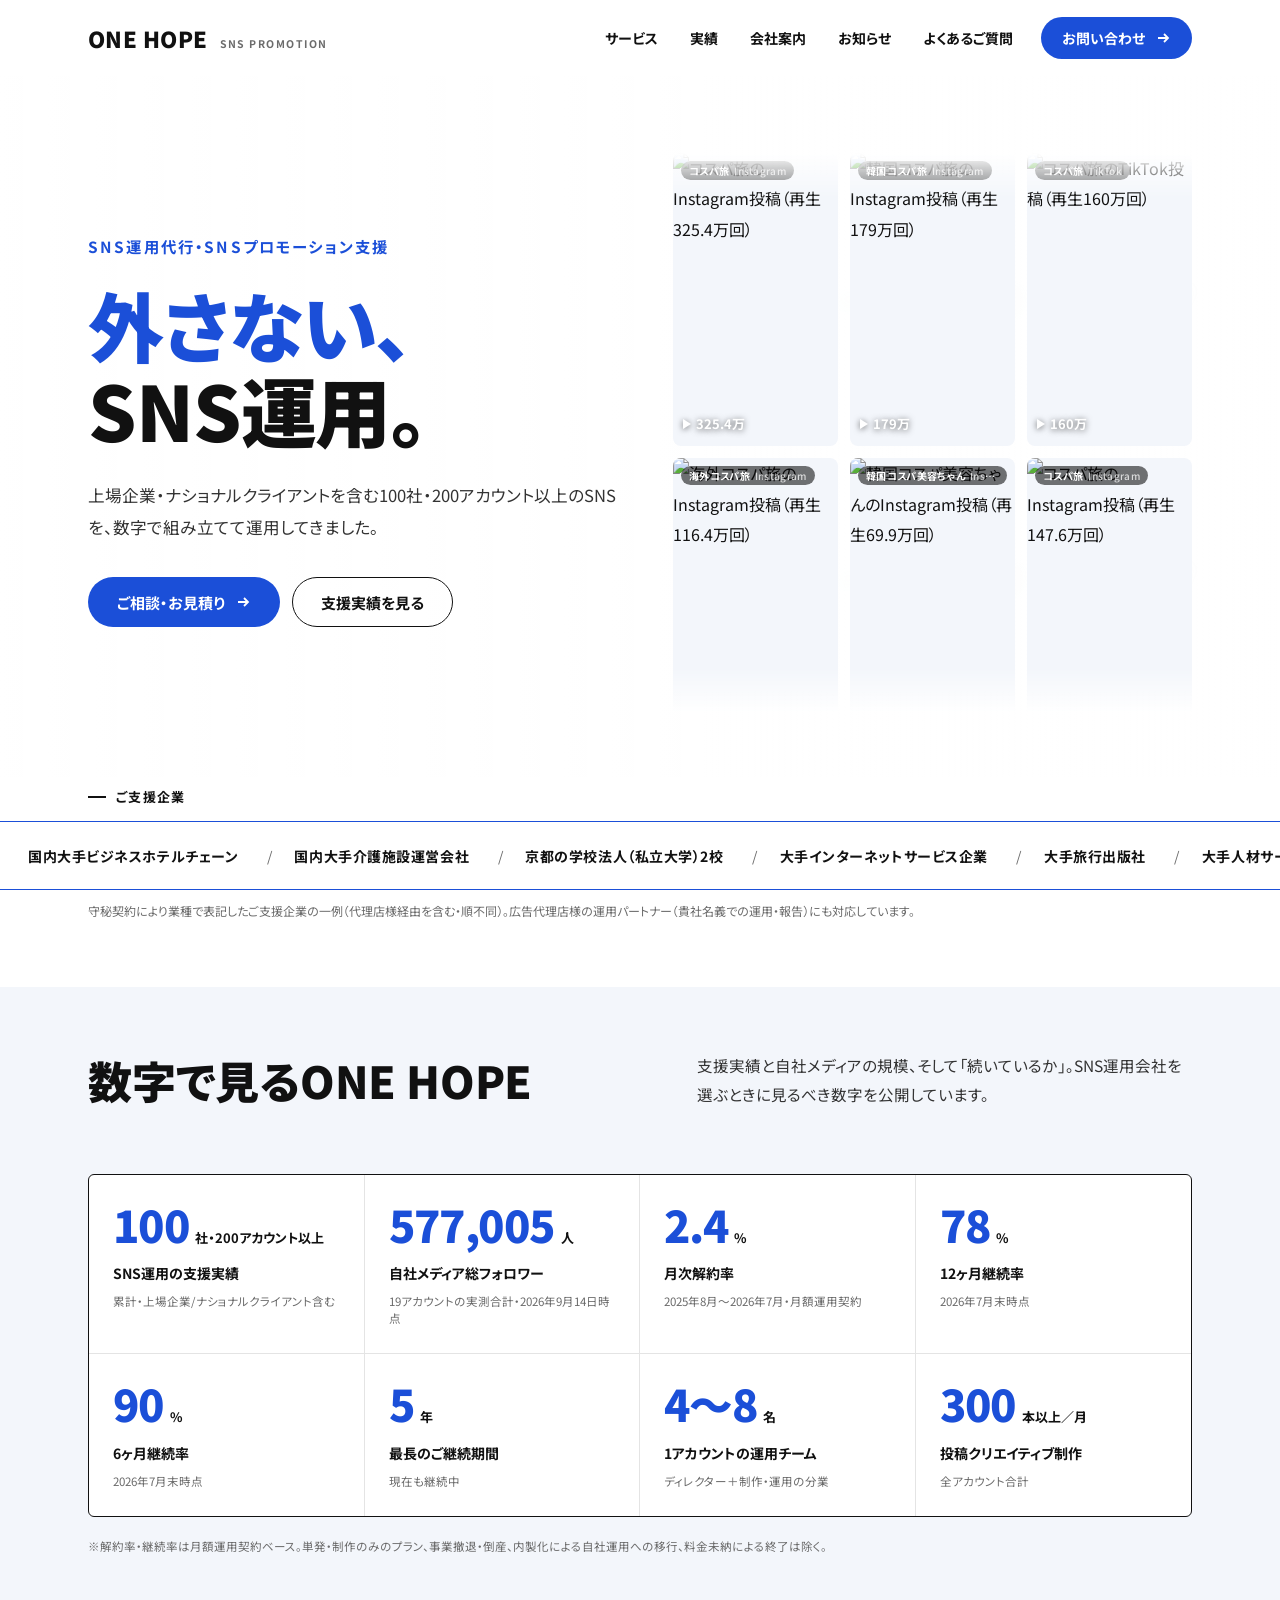
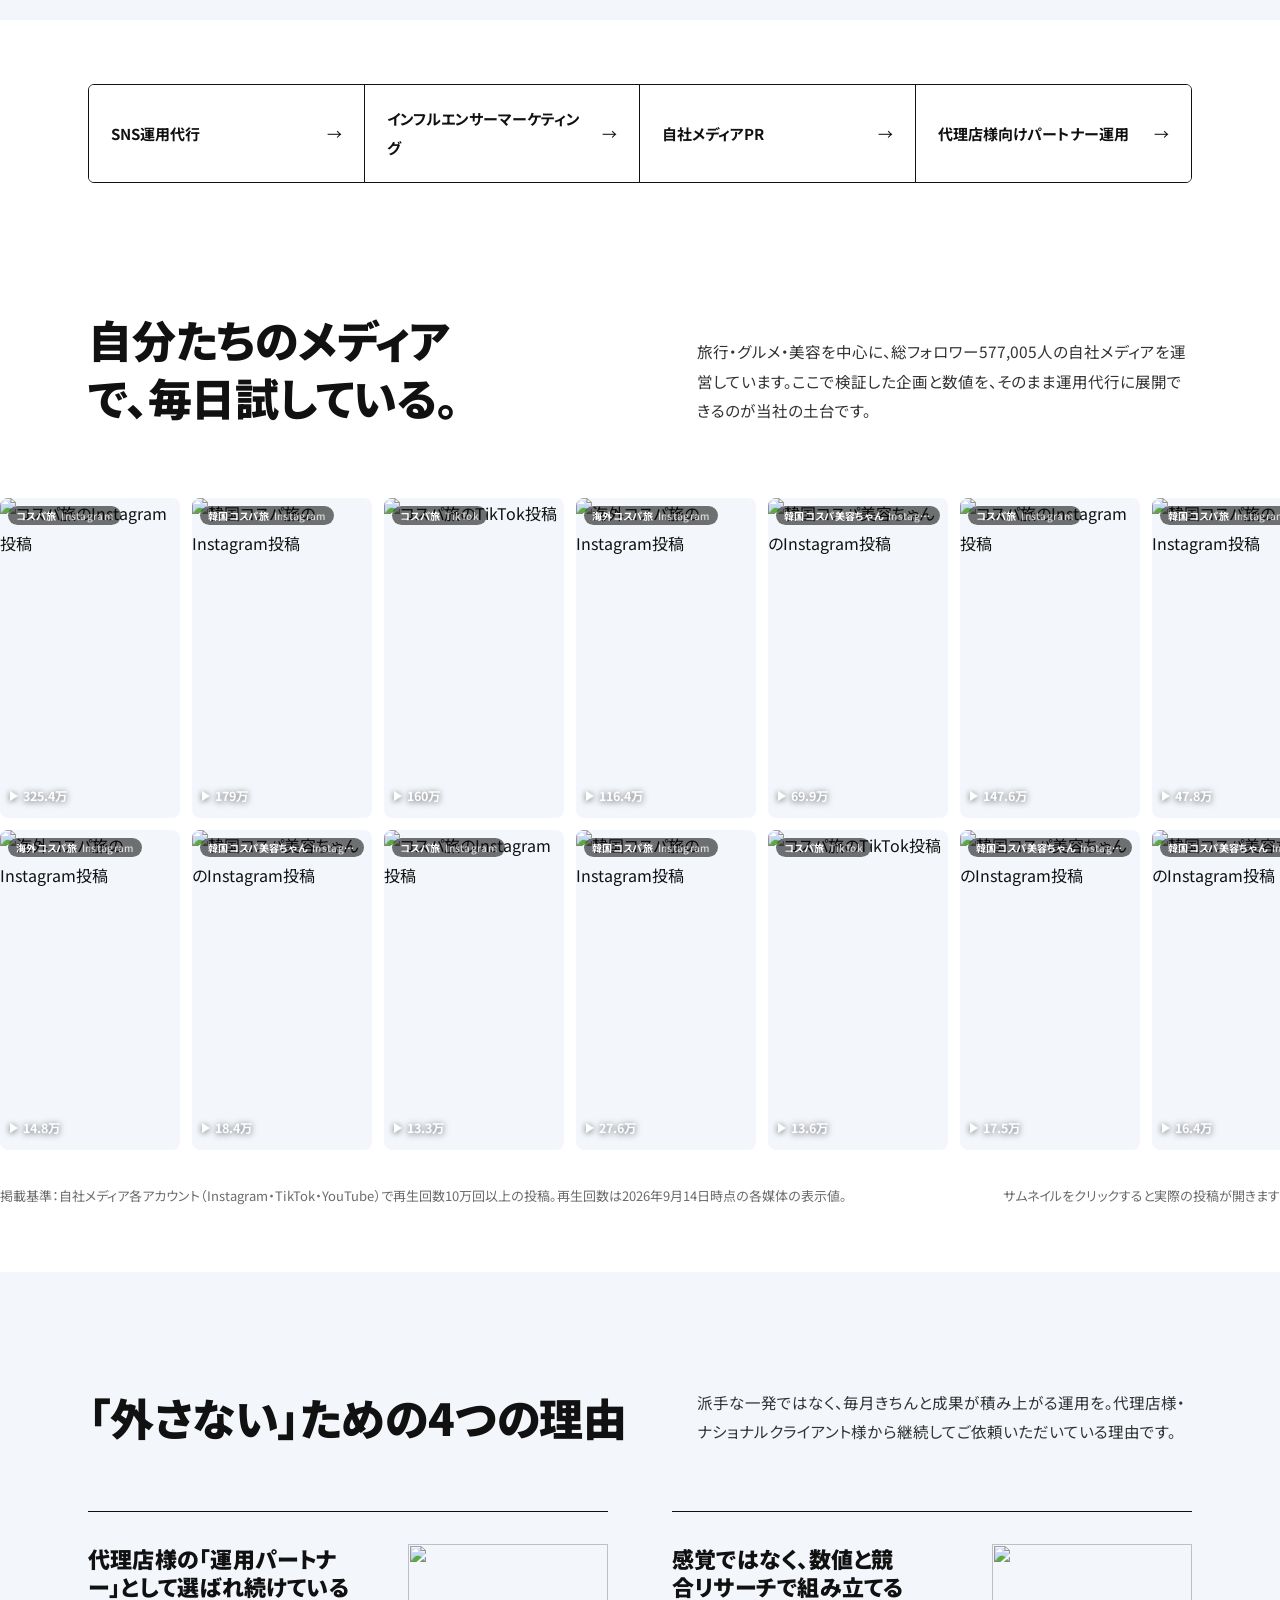
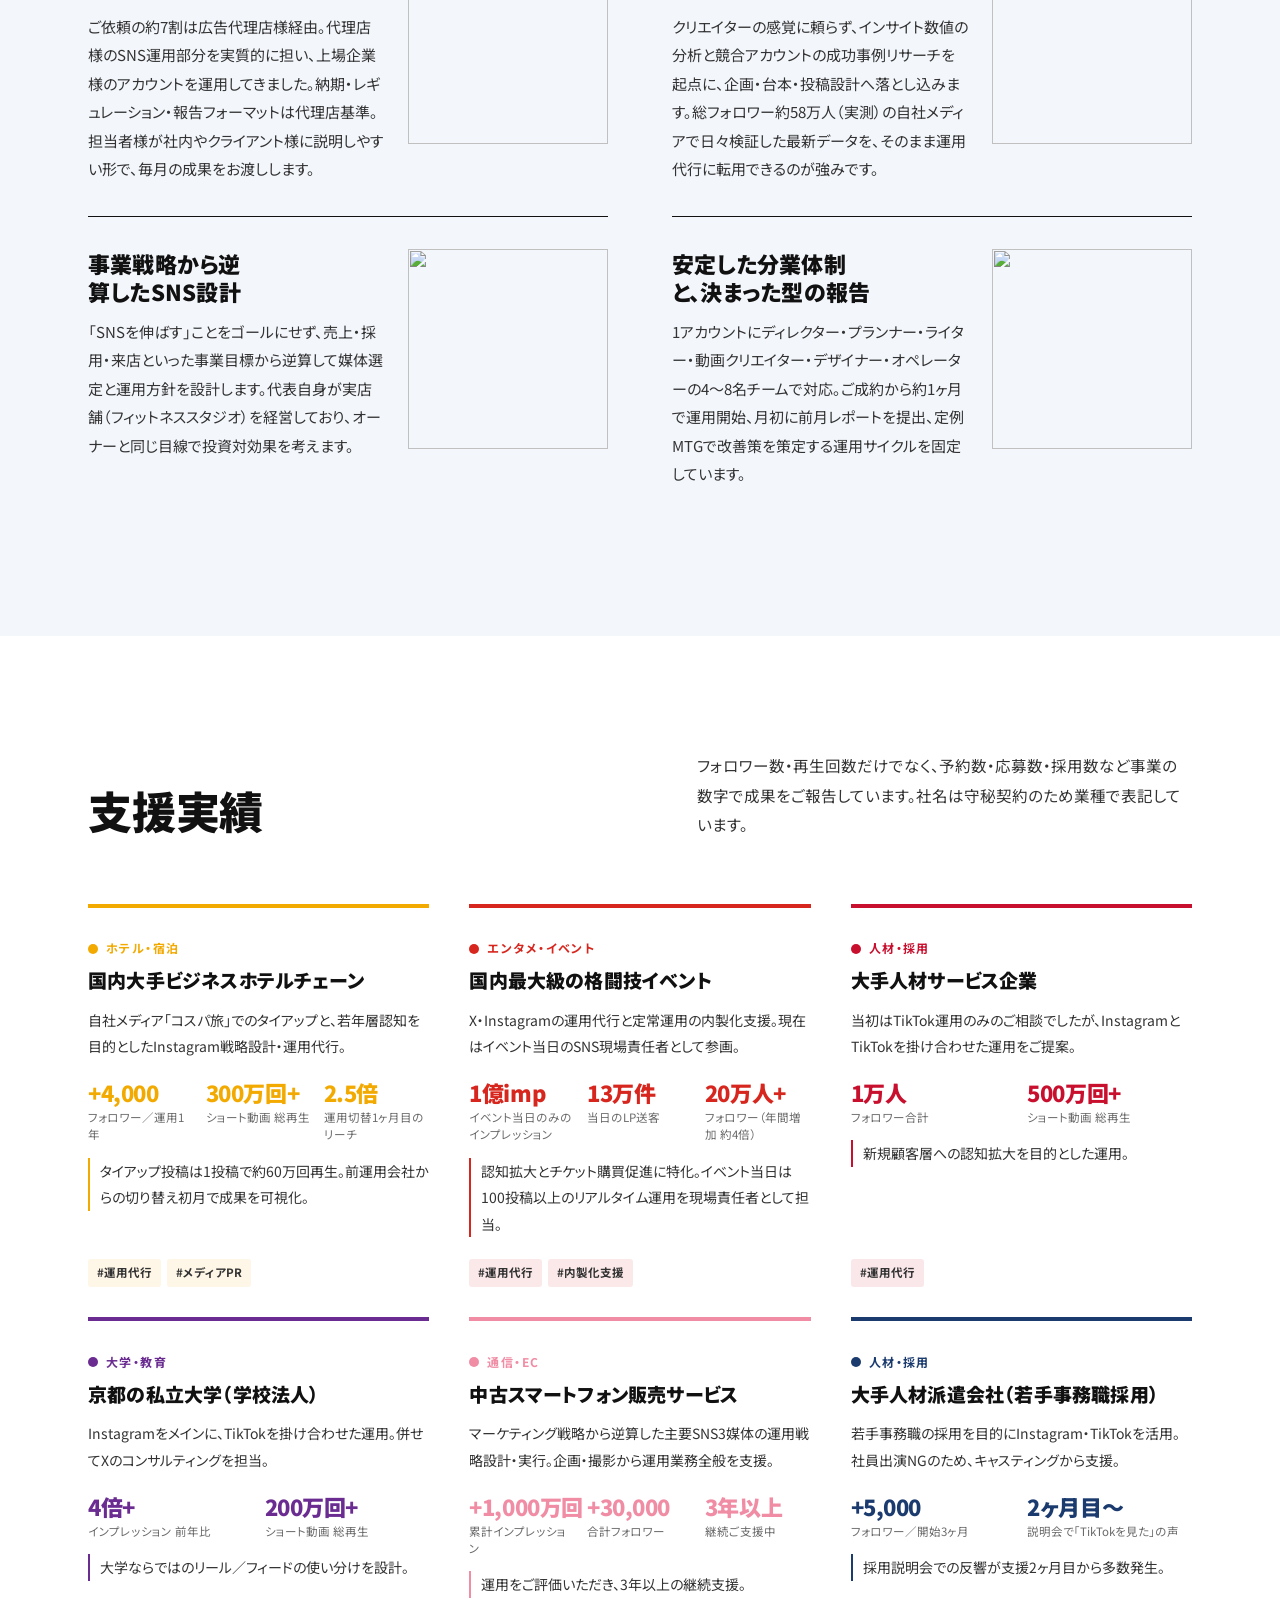
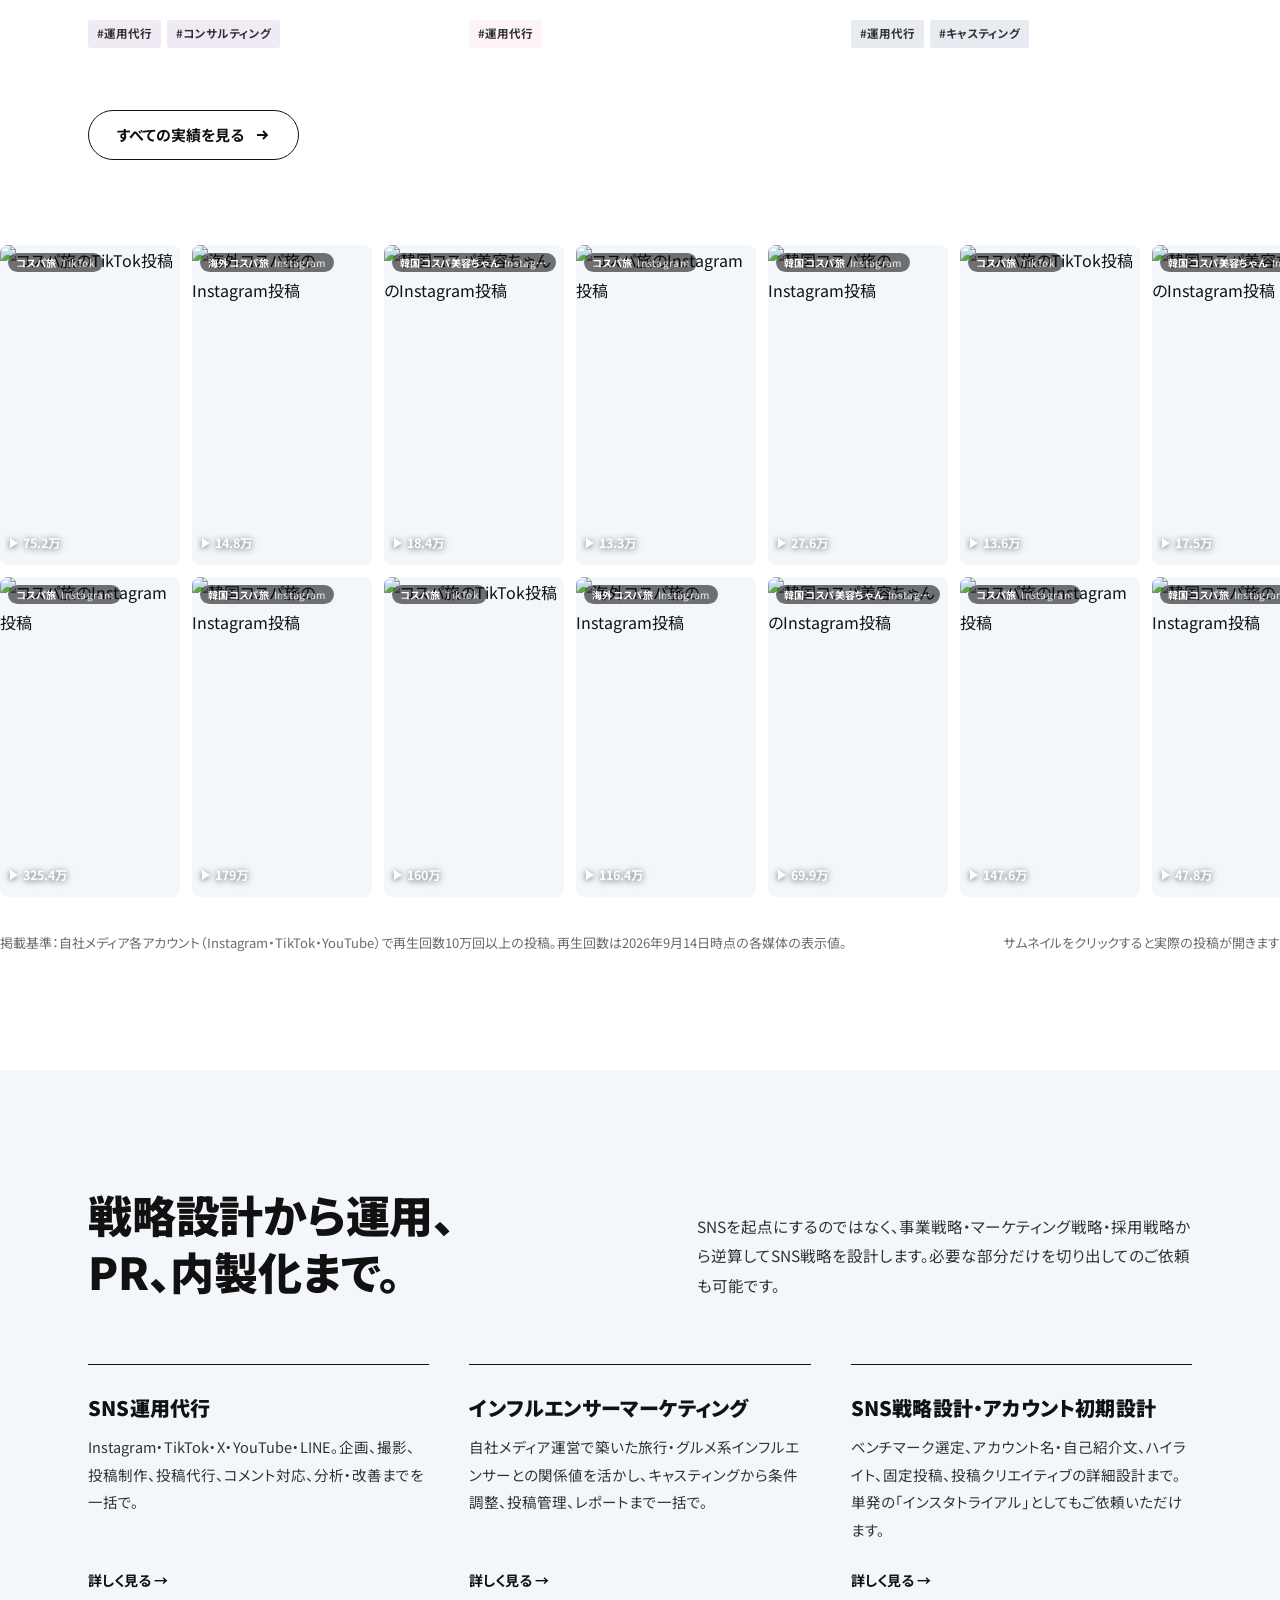
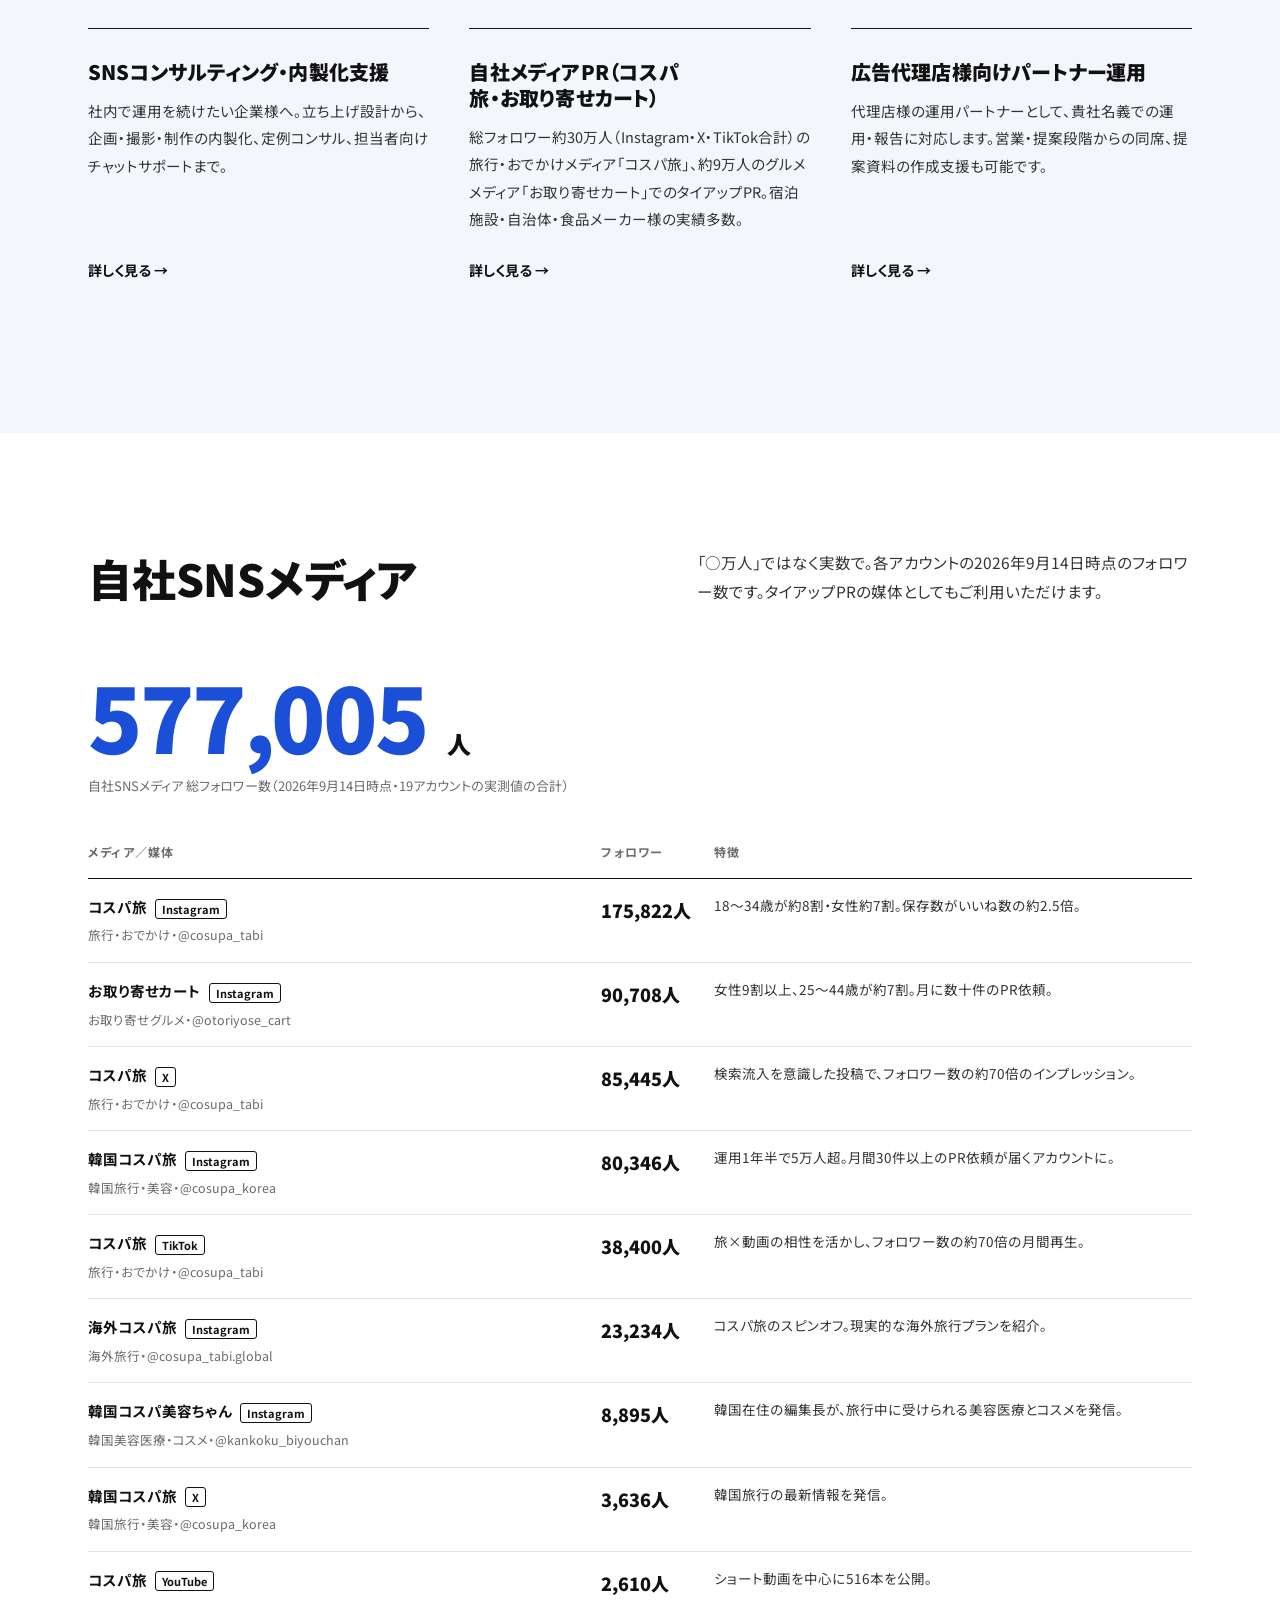
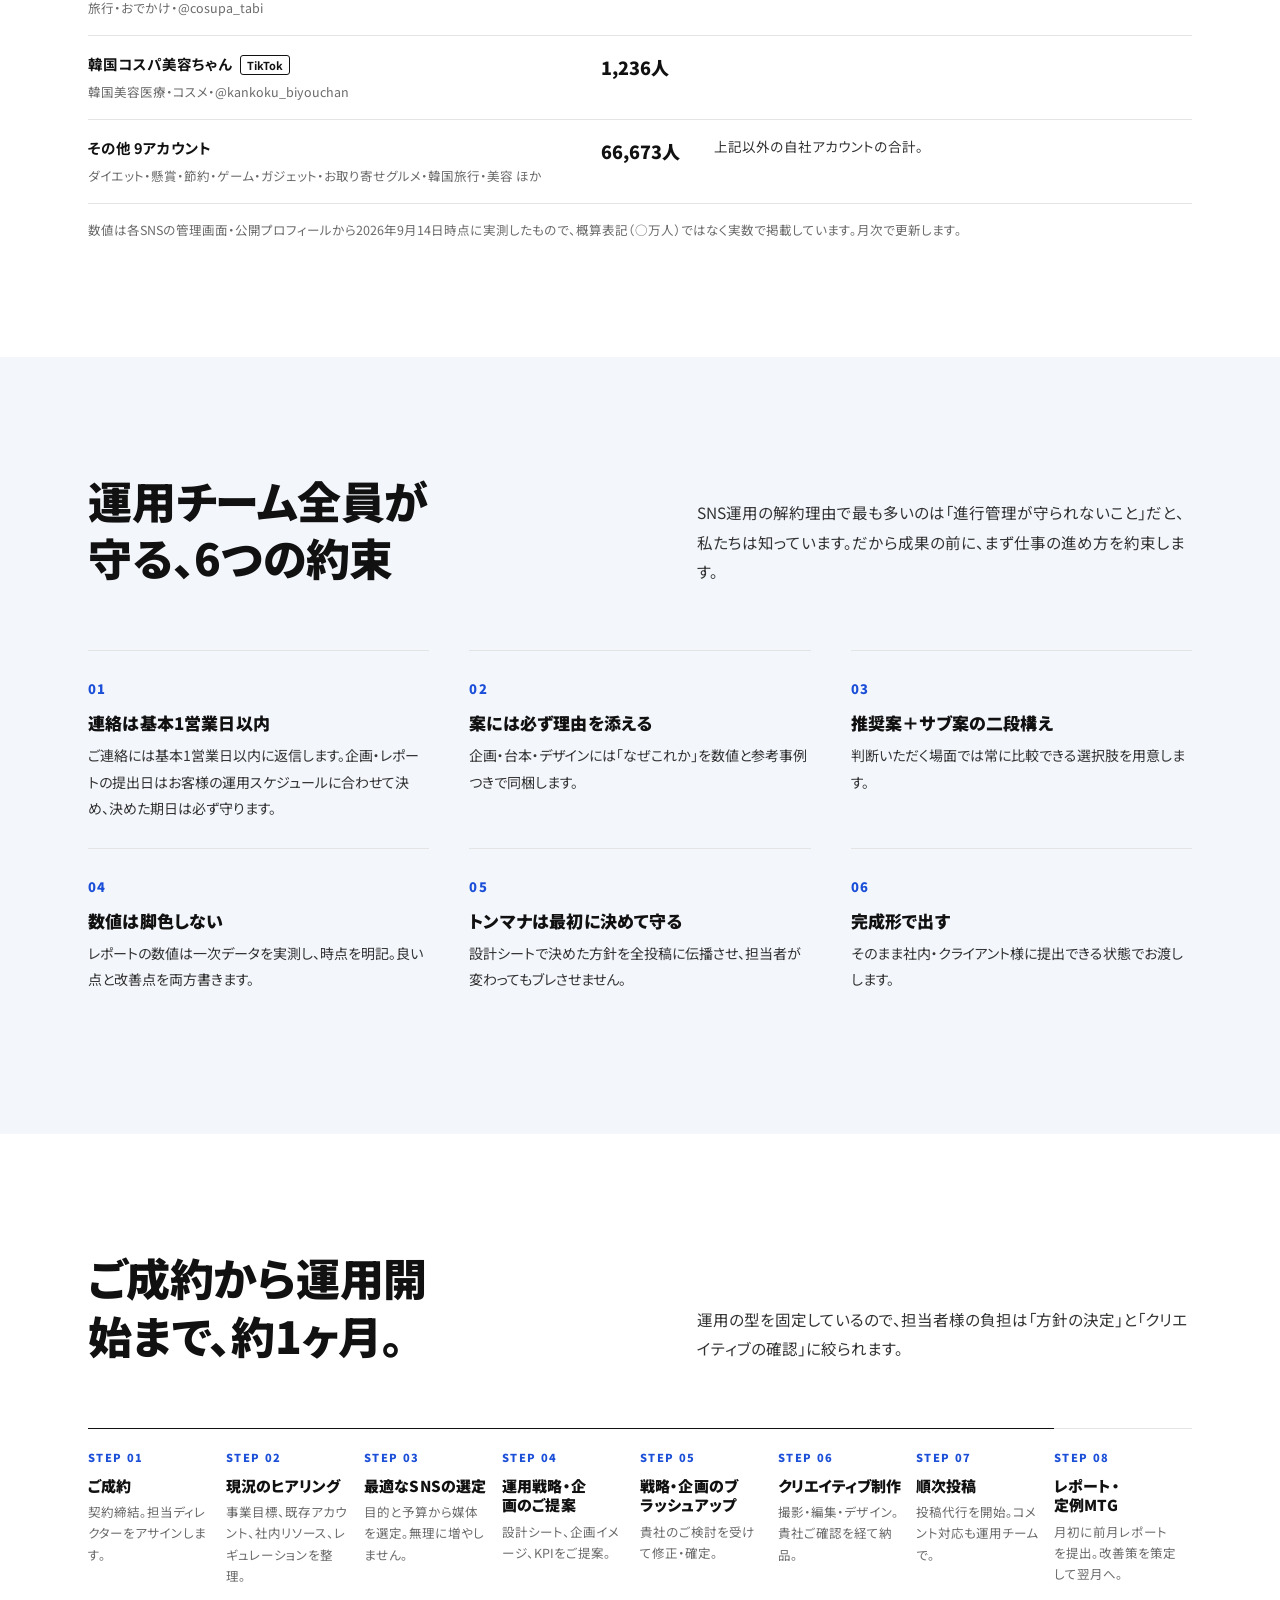
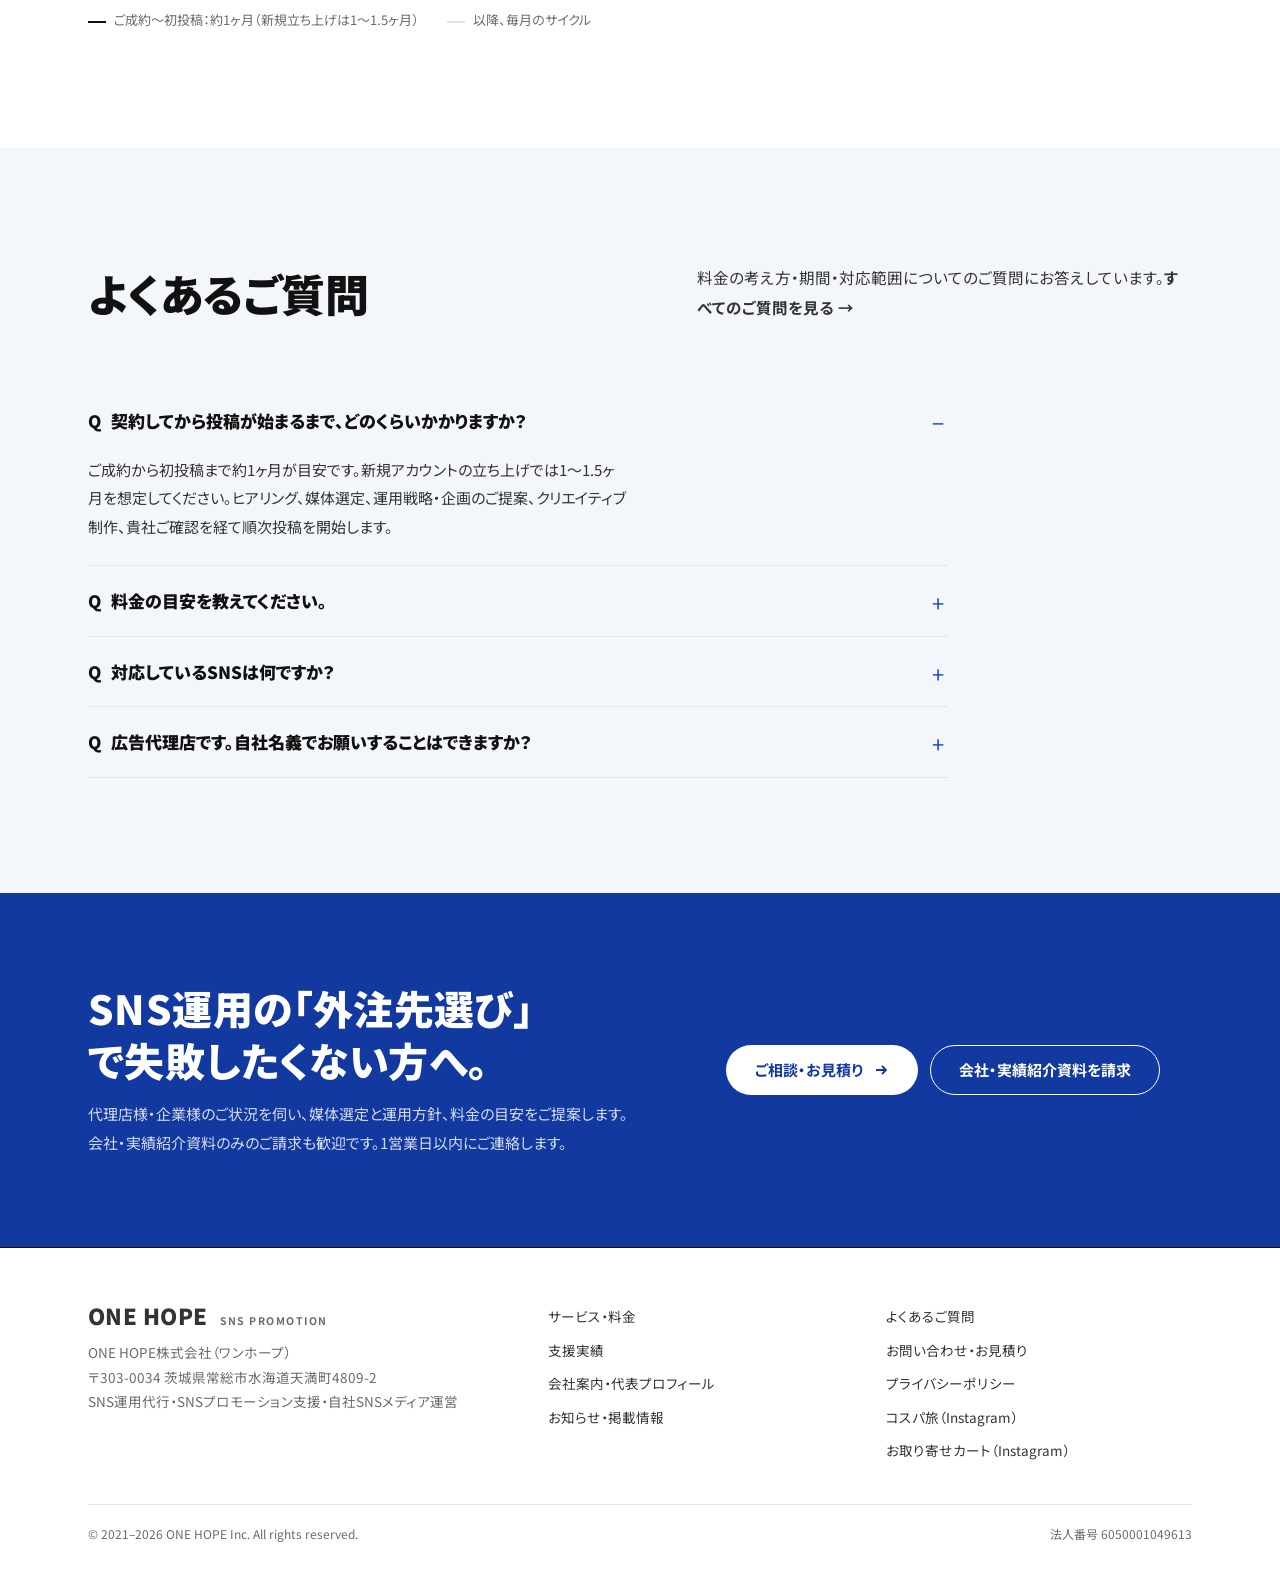
==== index.html @ 6d3e5650 "フォーム改修版（2026-10-20・未公開）" ====
<!doctype html>
<html lang="ja">
<head>
<meta charset="utf-8">
<meta name="viewport" content="width=device-width, initial-scale=1">
<title>SNS運用代行・SNSプロモーション支援｜ONE HOPE株式会社</title>
<meta name="description" content="ONE HOPE株式会社は、上場企業・ナショナルクライアントを含む100社・200アカウント以上のSNS運用実績を持つSNS運用代行会社です。総フォロワー58万人超の自社メディア（コスパ旅・お取り寄せカート ほか）の運営で得た数値とロジックに基づき、代理店様・企業様のInstagram・TikTok・X・YouTube運用を安定して支援します。">
<link rel="canonical" href="https://onehope.co.jp/">
<meta name="robots" content="index,follow,max-image-preview:large">
<meta property="og:type" content="website">
<meta property="og:site_name" content="ONE HOPE株式会社">
<meta property="og:title" content="SNS運用代行・SNSプロモーション支援｜ONE HOPE株式会社">
<meta property="og:description" content="ONE HOPE株式会社は、上場企業・ナショナルクライアントを含む100社・200アカウント以上のSNS運用実績を持つSNS運用代行会社です。総フォロワー58万人超の自社メディア（コスパ旅・お取り寄せカート ほか）の運営で得た数値とロジックに基づき、代理店様・企業様のInstagram・TikTok・X・YouTube運用を安定して支援します。">
<meta property="og:url" content="https://onehope.co.jp/">
<meta property="og:image" content="https://onehope.co.jp/assets/ogp.png">
<meta property="og:locale" content="ja_JP">
<meta name="twitter:card" content="summary_large_image">
<link rel="icon" href="/assets/favicon.svg" type="image/svg+xml">
<link rel="preconnect" href="https://fonts.googleapis.com"><link rel="preconnect" href="https://fonts.gstatic.com" crossorigin><link rel="stylesheet" href="https://fonts.googleapis.com/css2?family=Zen+Kaku+Gothic+New:wght@500;700&family=Noto+Sans+JP:wght@400;500;700&family=IBM+Plex+Mono:wght@500;600&display=swap">
<script type="application/ld+json">{"@context": "https://schema.org", "@graph": [{"@type": ["Organization", "ProfessionalService"], "@id": "https://onehope.co.jp/#organization", "name": "ONE HOPE株式会社", "alternateName": ["ワンホープ株式会社", "ONE HOPE Inc.", "ONEHOPE"], "url": "https://onehope.co.jp/", "logo": "https://onehope.co.jp/assets/logo-onehope.png", "foundingDate": "2021-07-27", "founder": {"@id": "https://onehope.co.jp/#ceo"}, "telephone": "+81-90-3106-9962", "email": "yokohari.k@onehope.co.jp", "address": {"@type": "PostalAddress", "postalCode": "303-0034", "addressRegion": "茨城県", "addressLocality": "常総市", "streetAddress": "水海道天満町4809-2", "addressCountry": "JP"}, "areaServed": "JP", "description": "ONE HOPE株式会社は、上場企業・ナショナルクライアントを含む100社・200アカウント以上のSNS運用実績を持つSNS運用代行会社です。総フォロワー58万人超の自社メディア（コスパ旅・お取り寄せカート ほか）の運営で得た数値とロジックに基づき、代理店様・企業様のInstagram・TikTok・X・YouTube運用を安定して支援します。", "sameAs": ["https://www.instagram.com/cosupa_tabi/", "https://www.instagram.com/cosupa_korea/", "https://www.instagram.com/cosupa_tabi.global/", "https://www.instagram.com/otoriyose_cart/", "https://x.com/cosupa_tabi", "https://www.tiktok.com/@cosupa_tabi", "https://media-radar.jp/company1004442.html", "https://www.ipros.com/company/detail/2117784/", "https://info.gbiz.go.jp/hojin/ichiran?hojinBango=6050001049613"], "knowsAbout": ["SNS運用代行", "Instagram運用", "TikTok運用", "X運用", "YouTube運用", "SNSマーケティング", "インフルエンサーマーケティング", "SNS広告運用", "採用SNS", "観光SNSプロモーション"], "hasOfferCatalog": {"@type": "OfferCatalog", "name": "サービス", "itemListElement": [{"@type": "Offer", "itemOffered": {"@type": "Service", "name": "SNS運用代行", "description": "Instagram・TikTok・X・YouTube・LINE。企画、撮影、投稿制作、投稿代行、コメント対応、分析・改善までを一括で。"}}, {"@type": "Offer", "itemOffered": {"@type": "Service", "name": "インフルエンサーマーケティング", "description": "自社メディア運営で築いた旅行・グルメ系インフルエンサーとの関係値を活かし、キャスティングから条件調整、投稿管理、レポートまで一括で。"}}, {"@type": "Offer", "itemOffered": {"@type": "Service", "name": "SNS戦略設計・アカウント初期設計", "description": "ベンチマーク選定、アカウント名・自己紹介文、ハイライト、固定投稿、投稿クリエイティブの詳細設計まで。単発の「インスタトライアル」としてもご依頼いただけます。"}}, {"@type": "Offer", "itemOffered": {"@type": "Service", "name": "SNSコンサルティング・内製化支援", "description": "社内で運用を続けたい企業様へ。立ち上げ設計から、企画・撮影・制作の内製化、定例コンサル、担当者向けチャットサポートまで。"}}, {"@type": "Offer", "itemOffered": {"@type": "Service", "name": "自社メディアPR（コスパ旅・お取り寄せカート）", "description": "総フォロワー約30万人（Instagram・X・TikTok合計）の旅行・おでかけメディア「コスパ旅」、約9万人のグルメメディア「お取り寄せカート」でのタイアップPR。宿泊施設・自治体・食品メーカー様の実績多数。"}}, {"@type": "Offer", "itemOffered": {"@type": "Service", "name": "広告代理店様向けパートナー運用", "description": "代理店様の運用パートナーとして、貴社名義での運用・報告に対応します。営業・提案段階からの同席、提案資料の作成支援も可能です。"}}]}}, {"@type": "Person", "@id": "https://onehope.co.jp/#ceo", "name": "横張 一希", "alternateName": "Kazuki Yokohari", "jobTitle": "代表取締役", "worksFor": {"@id": "https://onehope.co.jp/#organization"}, "url": "https://onehope.co.jp/company/", "sameAs": ["https://freelance-meikan.com/freelance/1093", "https://freelance-meikan.com/column/4333/", "https://youtu.be/bw4kMr-M6YY"], "description": "大学在学中に旅行系SNSメディア「コスパ旅」を立ち上げ、2021年にONE HOPE株式会社を設立。Instagramを中心に観光・レジャー、採用領域のSNS運用を得意とする。"}, {"@type": "WebSite", "@id": "https://onehope.co.jp/#website", "url": "https://onehope.co.jp/", "name": "ONE HOPE株式会社", "publisher": {"@id": "https://onehope.co.jp/#organization"}, "inLanguage": "ja"}, {"@type": "WebPage", "@id": "https://onehope.co.jp/#webpage", "url": "https://onehope.co.jp/", "name": "SNS運用代行・SNSプロモーション支援｜ONE HOPE株式会社", "description": "ONE HOPE株式会社は、上場企業・ナショナルクライアントを含む100社・200アカウント以上のSNS運用実績を持つSNS運用代行会社です。総フォロワー58万人超の自社メディア（コスパ旅・お取り寄せカート ほか）の運営で得た数値とロジックに基づき、代理店様・企業様のInstagram・TikTok・X・YouTube運用を安定して支援します。", "isPartOf": {"@id": "https://onehope.co.jp/#website"}, "about": {"@id": "https://onehope.co.jp/#organization"}, "inLanguage": "ja", "dateModified": "2026-10-20"}, {"@type": "FAQPage", "mainEntity": [{"@type": "Question", "name": "契約してから投稿が始まるまで、どのくらいかかりますか？", "acceptedAnswer": {"@type": "Answer", "text": "ご成約から初投稿まで約1ヶ月が目安です。新規アカウントの立ち上げでは1〜1.5ヶ月を想定してください。ヒアリング、媒体選定、運用戦略・企画のご提案、クリエイティブ制作、貴社ご確認を経て順次投稿を開始します。"}}, {"@type": "Question", "name": "料金の目安を教えてください。", "acceptedAnswer": {"@type": "Answer", "text": "対象媒体、月の投稿本数、撮影の有無、広告費の規模により個別にお見積りしています。1媒体からの小さな開始、初期設計のみの単発、内製化支援のみ、といった形にも対応しています。ヒアリング後、3営業日以内にお見積りをお出ししますので、まずはお問い合わせください。"}}, {"@type": "Question", "name": "対応しているSNSは何ですか？", "acceptedAnswer": {"@type": "Answer", "text": "Instagram、TikTok、X（旧Twitter）、YouTube、LINEに対応しています。特定の媒体に限定せず、事業目標から逆算して最適な媒体と組み合わせをご提案します。"}}, {"@type": "Question", "name": "広告代理店です。自社名義でお願いすることはできますか？", "acceptedAnswer": {"@type": "Answer", "text": "はい。多くの代理店様の運用パートナーとして、貴社名義・貴社フォーマットでの提案資料作成、運用、レポート、クライアント定例への同席に対応しています。秘密保持契約を締結のうえで進めます。"}}]}]}</script>
<script async src="https://www.googletagmanager.com/gtag/js?id=G-PHNVMCRT2P"></script>
<script>window.dataLayer=window.dataLayer||[];function gtag(){dataLayer.push(arguments);}gtag('js',new Date());gtag('config','G-PHNVMCRT2P',{anonymize_ip:true});
document.addEventListener('click',function(e){var a=e.target.closest('a,button');if(!a)return;var h=a.getAttribute('href')||'';
if(h.indexOf('mailto:')===0)gtag('event','contact_mail',{location:location.pathname});
else if(h.indexOf('tel:')===0)gtag('event','contact_tel',{location:location.pathname,label:a.getAttribute('data-ga')||'link'});
else if(a.getAttribute('data-ga')==='timerex')gtag('event','timerex_click',{location:location.pathname});
else if(a.classList.contains('btn-primary'))gtag('event','cta_click',{label:(a.textContent||'').trim().slice(0,30),location:location.pathname});
else if(a.classList.contains('reel'))gtag('event','reel_click',{label:a.getAttribute('aria-label')||''});
else if(/instagram\.com|tiktok\.com|youtube\.com|x\.com/.test(h))gtag('event','sns_outbound',{url:h});});
</script>
<link rel="stylesheet" href="/assets/site.css">
</head>
<body>

<header class="site-header">
  <div class="container">
    <a class="brand" href="/" aria-label="ONE HOPE株式会社 トップページ">ONE HOPE<small>SNS PROMOTION</small></a>
    <button class="nav-toggle" aria-expanded="false" aria-controls="nav" data-nav-toggle>メニュー</button>
    <nav class="nav" id="nav" aria-label="サイト内">
      <a href="/service/">サービス</a><a href="/works/">実績</a><a href="/company/">会社案内</a><a href="/news/">お知らせ</a><a href="/faq/">よくあるご質問</a>
      <a class="btn btn-primary" href="/contact/">お問い合わせ <svg viewBox="0 0 16 16" fill="none" stroke="currentColor" stroke-width="1.8" aria-hidden="true"><path d="M3 8h10M9 4l4 4-4 4"/></svg></a>
    </nav>
  </div>
</header>
<main id="main">

<section class="hero">
  <div class="hero-bg" aria-hidden="true"><div class="mos"><img src="/assets/media/cosupa_tabi__DGVjVH8vN9I.jpg" alt="" loading="eager"><img src="/assets/media/cosupa_korea__DTFU9SAEhCC.jpg" alt="" loading="eager"><img src="/assets/media/cosupa_tabi.tt__7585246935473196309.jpg" alt="" loading="eager"><img src="/assets/media/cosupa_tabi.global__DNnLE_uy4BX.jpg" alt="" loading="eager"><img src="/assets/media/kankoku_biyouchan__DcQTNpSvsUM.jpg" alt="" loading="eager"><img src="/assets/media/cosupa_tabi__CtOoKV5v9Kp.jpg" alt="" loading="eager"><img src="/assets/media/cosupa_korea__Dcf9yhuhmE_.jpg" alt="" loading="eager"><img src="/assets/media/cosupa_tabi.tt__7605185773083675924.jpg" alt="" loading="eager"><img src="/assets/media/cosupa_tabi.global__DPbC3ZPk46J.jpg" alt="" loading="eager"><img src="/assets/media/kankoku_biyouchan__DNflRdAPiJT.jpg" alt="" loading="eager"><img src="/assets/media/cosupa_tabi__DcgBt9QPVQT.jpg" alt="" loading="eager"><img src="/assets/media/cosupa_korea__DPvnBthEqx4.jpg" alt="" loading="eager"><img src="/assets/media/cosupa_tabi.tt__7683757031232113940.jpg" alt="" loading="eager"><img src="/assets/media/kankoku_biyouchan__DZR-3LPPiGq.jpg" alt="" loading="eager"><img src="/assets/media/kankoku_biyouchan__DVBA_EQD7sa.jpg" alt="" loading="eager"><img src="/assets/media/cosupa_tabi__DGVjVH8vN9I.jpg" alt="" loading="eager"><img src="/assets/media/cosupa_korea__DTFU9SAEhCC.jpg" alt="" loading="eager"><img src="/assets/media/cosupa_tabi.tt__7585246935473196309.jpg" alt="" loading="eager"><img src="/assets/media/cosupa_tabi.global__DNnLE_uy4BX.jpg" alt="" loading="eager"><img src="/assets/media/kankoku_biyouchan__DcQTNpSvsUM.jpg" alt="" loading="eager"><img src="/assets/media/cosupa_tabi__CtOoKV5v9Kp.jpg" alt="" loading="eager"><img src="/assets/media/cosupa_korea__Dcf9yhuhmE_.jpg" alt="" loading="eager"><img src="/assets/media/cosupa_tabi.tt__7605185773083675924.jpg" alt="" loading="eager"><img src="/assets/media/cosupa_tabi.global__DPbC3ZPk46J.jpg" alt="" loading="eager"><img src="/assets/media/kankoku_biyouchan__DNflRdAPiJT.jpg" alt="" loading="eager"><img src="/assets/media/cosupa_tabi__DcgBt9QPVQT.jpg" alt="" loading="eager"><img src="/assets/media/cosupa_korea__DPvnBthEqx4.jpg" alt="" loading="eager"><img src="/assets/media/cosupa_tabi.tt__7683757031232113940.jpg" alt="" loading="eager"><img src="/assets/media/kankoku_biyouchan__DZR-3LPPiGq.jpg" alt="" loading="eager"><img src="/assets/media/kankoku_biyouchan__DVBA_EQD7sa.jpg" alt="" loading="eager"></div></div>
  <div class="container">
    <div class="hero-grid">
      <div>
        <h1><small>SNS運用代行・SNSプロモーション支援</small><span class="mark">外さない、</span><br>SNS運用。</h1>
        <div class="hero-strip" aria-label="自社メディアの投稿"><div class="wall-row"><a class="reel " href="https://www.instagram.com/reel/DGVjVH8vN9I/" target="_blank" rel="noopener" aria-label="コスパ旅（Instagram）の投稿を見る"><img src="/assets/media/cosupa_tabi__DGVjVH8vN9I.jpg" alt="コスパ旅のInstagram投稿" loading="lazy"><span class="m">コスパ旅<i>Instagram</i></span><span class="v">325.4万</span></a><a class="reel " href="https://www.instagram.com/reel/DTFU9SAEhCC/" target="_blank" rel="noopener" aria-label="韓国コスパ旅（Instagram）の投稿を見る"><img src="/assets/media/cosupa_korea__DTFU9SAEhCC.jpg" alt="韓国コスパ旅のInstagram投稿" loading="lazy"><span class="m">韓国コスパ旅<i>Instagram</i></span><span class="v">179万</span></a><a class="reel " href="https://www.tiktok.com/@cosupa_tabi/video/7585246935473196309" target="_blank" rel="noopener" aria-label="コスパ旅（TikTok）の投稿を見る"><img src="/assets/media/cosupa_tabi.tt__7585246935473196309.jpg" alt="コスパ旅のTikTok投稿" loading="lazy"><span class="m">コスパ旅<i>TikTok</i></span><span class="v">160万</span></a><a class="reel " href="https://www.instagram.com/reel/DNnLE_uy4BX/" target="_blank" rel="noopener" aria-label="海外コスパ旅（Instagram）の投稿を見る"><img src="/assets/media/cosupa_tabi.global__DNnLE_uy4BX.jpg" alt="海外コスパ旅のInstagram投稿" loading="lazy"><span class="m">海外コスパ旅<i>Instagram</i></span><span class="v">116.4万</span></a><a class="reel " href="https://www.instagram.com/reel/DcQTNpSvsUM/" target="_blank" rel="noopener" aria-label="韓国コスパ美容ちゃん（Instagram）の投稿を見る"><img src="/assets/media/kankoku_biyouchan__DcQTNpSvsUM.jpg" alt="韓国コスパ美容ちゃんのInstagram投稿" loading="lazy"><span class="m">韓国コスパ美容ちゃん<i>Instagram</i></span><span class="v">69.9万</span></a><a class="reel " href="https://www.instagram.com/reel/CtOoKV5v9Kp/" target="_blank" rel="noopener" aria-label="コスパ旅（Instagram）の投稿を見る"><img src="/assets/media/cosupa_tabi__CtOoKV5v9Kp.jpg" alt="コスパ旅のInstagram投稿" loading="lazy"><span class="m">コスパ旅<i>Instagram</i></span><span class="v">147.6万</span></a><a class="reel " href="https://www.instagram.com/reel/Dcf9yhuhmE_/" target="_blank" rel="noopener" aria-label="韓国コスパ旅（Instagram）の投稿を見る"><img src="/assets/media/cosupa_korea__Dcf9yhuhmE_.jpg" alt="韓国コスパ旅のInstagram投稿" loading="lazy"><span class="m">韓国コスパ旅<i>Instagram</i></span><span class="v">47.8万</span></a><a class="reel " href="https://www.tiktok.com/@cosupa_tabi/video/7605185773083675924" target="_blank" rel="noopener" aria-label="コスパ旅（TikTok）の投稿を見る"><img src="/assets/media/cosupa_tabi.tt__7605185773083675924.jpg" alt="コスパ旅のTikTok投稿" loading="lazy"><span class="m">コスパ旅<i>TikTok</i></span><span class="v">75.2万</span></a><a class="reel " href="https://www.instagram.com/reel/DPbC3ZPk46J/" target="_blank" rel="noopener" aria-label="海外コスパ旅（Instagram）の投稿を見る"><img src="/assets/media/cosupa_tabi.global__DPbC3ZPk46J.jpg" alt="海外コスパ旅のInstagram投稿" loading="lazy"><span class="m">海外コスパ旅<i>Instagram</i></span><span class="v">14.8万</span></a><a class="reel " href="https://www.instagram.com/reel/DNflRdAPiJT/" target="_blank" rel="noopener" aria-label="韓国コスパ美容ちゃん（Instagram）の投稿を見る"><img src="/assets/media/kankoku_biyouchan__DNflRdAPiJT.jpg" alt="韓国コスパ美容ちゃんのInstagram投稿" loading="lazy"><span class="m">韓国コスパ美容ちゃん<i>Instagram</i></span><span class="v">18.4万</span></a><a class="reel " href="https://www.instagram.com/reel/DcgBt9QPVQT/" target="_blank" rel="noopener" aria-label="コスパ旅（Instagram）の投稿を見る"><img src="/assets/media/cosupa_tabi__DcgBt9QPVQT.jpg" alt="コスパ旅のInstagram投稿" loading="lazy"><span class="m">コスパ旅<i>Instagram</i></span><span class="v">13.3万</span></a><a class="reel " href="https://www.instagram.com/reel/DPvnBthEqx4/" target="_blank" rel="noopener" aria-label="韓国コスパ旅（Instagram）の投稿を見る"><img src="/assets/media/cosupa_korea__DPvnBthEqx4.jpg" alt="韓国コスパ旅のInstagram投稿" loading="lazy"><span class="m">韓国コスパ旅<i>Instagram</i></span><span class="v">27.6万</span></a><a class="reel " href="https://www.tiktok.com/@cosupa_tabi/video/7683757031232113940" target="_blank" rel="noopener" aria-label="コスパ旅（TikTok）の投稿を見る"><img src="/assets/media/cosupa_tabi.tt__7683757031232113940.jpg" alt="コスパ旅のTikTok投稿" loading="lazy"><span class="m">コスパ旅<i>TikTok</i></span><span class="v">13.6万</span></a><a class="reel " href="https://www.instagram.com/reel/DZR-3LPPiGq/" target="_blank" rel="noopener" aria-label="韓国コスパ美容ちゃん（Instagram）の投稿を見る"><img src="/assets/media/kankoku_biyouchan__DZR-3LPPiGq.jpg" alt="韓国コスパ美容ちゃんのInstagram投稿" loading="lazy"><span class="m">韓国コスパ美容ちゃん<i>Instagram</i></span><span class="v">17.5万</span></a><a class="reel " href="https://www.instagram.com/reel/DVBA_EQD7sa/" target="_blank" rel="noopener" aria-label="韓国コスパ美容ちゃん（Instagram）の投稿を見る"><img src="/assets/media/kankoku_biyouchan__DVBA_EQD7sa.jpg" alt="韓国コスパ美容ちゃんのInstagram投稿" loading="lazy"><span class="m">韓国コスパ美容ちゃん<i>Instagram</i></span><span class="v">16.4万</span></a><a class="reel " href="https://www.instagram.com/reel/DGVjVH8vN9I/" target="_blank" rel="noopener" aria-label="コスパ旅（Instagram）の投稿を見る"><img src="/assets/media/cosupa_tabi__DGVjVH8vN9I.jpg" alt="コスパ旅のInstagram投稿" loading="lazy"><span class="m">コスパ旅<i>Instagram</i></span><span class="v">325.4万</span></a><a class="reel " href="https://www.instagram.com/reel/DTFU9SAEhCC/" target="_blank" rel="noopener" aria-label="韓国コスパ旅（Instagram）の投稿を見る"><img src="/assets/media/cosupa_korea__DTFU9SAEhCC.jpg" alt="韓国コスパ旅のInstagram投稿" loading="lazy"><span class="m">韓国コスパ旅<i>Instagram</i></span><span class="v">179万</span></a><a class="reel " href="https://www.tiktok.com/@cosupa_tabi/video/7585246935473196309" target="_blank" rel="noopener" aria-label="コスパ旅（TikTok）の投稿を見る"><img src="/assets/media/cosupa_tabi.tt__7585246935473196309.jpg" alt="コスパ旅のTikTok投稿" loading="lazy"><span class="m">コスパ旅<i>TikTok</i></span><span class="v">160万</span></a><a class="reel " href="https://www.instagram.com/reel/DNnLE_uy4BX/" target="_blank" rel="noopener" aria-label="海外コスパ旅（Instagram）の投稿を見る"><img src="/assets/media/cosupa_tabi.global__DNnLE_uy4BX.jpg" alt="海外コスパ旅のInstagram投稿" loading="lazy"><span class="m">海外コスパ旅<i>Instagram</i></span><span class="v">116.4万</span></a><a class="reel " href="https://www.instagram.com/reel/DcQTNpSvsUM/" target="_blank" rel="noopener" aria-label="韓国コスパ美容ちゃん（Instagram）の投稿を見る"><img src="/assets/media/kankoku_biyouchan__DcQTNpSvsUM.jpg" alt="韓国コスパ美容ちゃんのInstagram投稿" loading="lazy"><span class="m">韓国コスパ美容ちゃん<i>Instagram</i></span><span class="v">69.9万</span></a><a class="reel " href="https://www.instagram.com/reel/CtOoKV5v9Kp/" target="_blank" rel="noopener" aria-label="コスパ旅（Instagram）の投稿を見る"><img src="/assets/media/cosupa_tabi__CtOoKV5v9Kp.jpg" alt="コスパ旅のInstagram投稿" loading="lazy"><span class="m">コスパ旅<i>Instagram</i></span><span class="v">147.6万</span></a><a class="reel " href="https://www.instagram.com/reel/Dcf9yhuhmE_/" target="_blank" rel="noopener" aria-label="韓国コスパ旅（Instagram）の投稿を見る"><img src="/assets/media/cosupa_korea__Dcf9yhuhmE_.jpg" alt="韓国コスパ旅のInstagram投稿" loading="lazy"><span class="m">韓国コスパ旅<i>Instagram</i></span><span class="v">47.8万</span></a><a class="reel " href="https://www.tiktok.com/@cosupa_tabi/video/7605185773083675924" target="_blank" rel="noopener" aria-label="コスパ旅（TikTok）の投稿を見る"><img src="/assets/media/cosupa_tabi.tt__7605185773083675924.jpg" alt="コスパ旅のTikTok投稿" loading="lazy"><span class="m">コスパ旅<i>TikTok</i></span><span class="v">75.2万</span></a><a class="reel " href="https://www.instagram.com/reel/DPbC3ZPk46J/" target="_blank" rel="noopener" aria-label="海外コスパ旅（Instagram）の投稿を見る"><img src="/assets/media/cosupa_tabi.global__DPbC3ZPk46J.jpg" alt="海外コスパ旅のInstagram投稿" loading="lazy"><span class="m">海外コスパ旅<i>Instagram</i></span><span class="v">14.8万</span></a><a class="reel " href="https://www.instagram.com/reel/DNflRdAPiJT/" target="_blank" rel="noopener" aria-label="韓国コスパ美容ちゃん（Instagram）の投稿を見る"><img src="/assets/media/kankoku_biyouchan__DNflRdAPiJT.jpg" alt="韓国コスパ美容ちゃんのInstagram投稿" loading="lazy"><span class="m">韓国コスパ美容ちゃん<i>Instagram</i></span><span class="v">18.4万</span></a><a class="reel " href="https://www.instagram.com/reel/DcgBt9QPVQT/" target="_blank" rel="noopener" aria-label="コスパ旅（Instagram）の投稿を見る"><img src="/assets/media/cosupa_tabi__DcgBt9QPVQT.jpg" alt="コスパ旅のInstagram投稿" loading="lazy"><span class="m">コスパ旅<i>Instagram</i></span><span class="v">13.3万</span></a><a class="reel " href="https://www.instagram.com/reel/DPvnBthEqx4/" target="_blank" rel="noopener" aria-label="韓国コスパ旅（Instagram）の投稿を見る"><img src="/assets/media/cosupa_korea__DPvnBthEqx4.jpg" alt="韓国コスパ旅のInstagram投稿" loading="lazy"><span class="m">韓国コスパ旅<i>Instagram</i></span><span class="v">27.6万</span></a><a class="reel " href="https://www.tiktok.com/@cosupa_tabi/video/7683757031232113940" target="_blank" rel="noopener" aria-label="コスパ旅（TikTok）の投稿を見る"><img src="/assets/media/cosupa_tabi.tt__7683757031232113940.jpg" alt="コスパ旅のTikTok投稿" loading="lazy"><span class="m">コスパ旅<i>TikTok</i></span><span class="v">13.6万</span></a><a class="reel " href="https://www.instagram.com/reel/DZR-3LPPiGq/" target="_blank" rel="noopener" aria-label="韓国コスパ美容ちゃん（Instagram）の投稿を見る"><img src="/assets/media/kankoku_biyouchan__DZR-3LPPiGq.jpg" alt="韓国コスパ美容ちゃんのInstagram投稿" loading="lazy"><span class="m">韓国コスパ美容ちゃん<i>Instagram</i></span><span class="v">17.5万</span></a><a class="reel " href="https://www.instagram.com/reel/DVBA_EQD7sa/" target="_blank" rel="noopener" aria-label="韓国コスパ美容ちゃん（Instagram）の投稿を見る"><img src="/assets/media/kankoku_biyouchan__DVBA_EQD7sa.jpg" alt="韓国コスパ美容ちゃんのInstagram投稿" loading="lazy"><span class="m">韓国コスパ美容ちゃん<i>Instagram</i></span><span class="v">16.4万</span></a></div></div>
        <p class="lead">上場企業・ナショナルクライアントを含む100社・200アカウント以上のSNSを、数字で組み立てて運用してきました。</p>
        <div class="hero-cta">
          <a class="btn btn-primary" href="/contact/">ご相談・お見積り <svg viewBox="0 0 16 16" fill="none" stroke="currentColor" stroke-width="1.8" aria-hidden="true"><path d="M3 8h10M9 4l4 4-4 4"/></svg></a>
          <a class="btn btn-ghost" href="/works/">支援実績を見る</a>
        </div>
        
      </div>
      <div class="reelwall" aria-label="自社メディアで10万再生を超えた投稿"><div class="reelcol"><a class="reel" href="https://www.instagram.com/reel/DGVjVH8vN9I/" target="_blank" rel="noopener" aria-label="コスパ旅（Instagram）の投稿を見る"><img src="/assets/media/cosupa_tabi__DGVjVH8vN9I.jpg" alt="コスパ旅のInstagram投稿（再生325.4万回）" loading="eager"><span class="m">コスパ旅<i>Instagram</i></span><span class="v">325.4万</span></a><a class="reel" href="https://www.instagram.com/reel/DNnLE_uy4BX/" target="_blank" rel="noopener" aria-label="海外コスパ旅（Instagram）の投稿を見る"><img src="/assets/media/cosupa_tabi.global__DNnLE_uy4BX.jpg" alt="海外コスパ旅のInstagram投稿（再生116.4万回）" loading="eager"><span class="m">海外コスパ旅<i>Instagram</i></span><span class="v">116.4万</span></a><a class="reel" href="https://www.instagram.com/reel/Dcf9yhuhmE_/" target="_blank" rel="noopener" aria-label="韓国コスパ旅（Instagram）の投稿を見る"><img src="/assets/media/cosupa_korea__Dcf9yhuhmE_.jpg" alt="韓国コスパ旅のInstagram投稿（再生47.8万回）" loading="eager"><span class="m">韓国コスパ旅<i>Instagram</i></span><span class="v">47.8万</span></a><a class="reel" href="https://www.instagram.com/reel/DNflRdAPiJT/" target="_blank" rel="noopener" aria-label="韓国コスパ美容ちゃん（Instagram）の投稿を見る"><img src="/assets/media/kankoku_biyouchan__DNflRdAPiJT.jpg" alt="韓国コスパ美容ちゃんのInstagram投稿（再生18.4万回）" loading="eager"><span class="m">韓国コスパ美容ちゃん<i>Instagram</i></span><span class="v">18.4万</span></a><a class="reel" href="https://www.tiktok.com/@cosupa_tabi/video/7683757031232113940" target="_blank" rel="noopener" aria-label="コスパ旅（TikTok）の投稿を見る"><img src="/assets/media/cosupa_tabi.tt__7683757031232113940.jpg" alt="コスパ旅のTikTok投稿（再生13.6万回）" loading="eager"><span class="m">コスパ旅<i>TikTok</i></span><span class="v">13.6万</span></a><a class="reel" href="https://www.instagram.com/reel/DGVjVH8vN9I/" target="_blank" rel="noopener" aria-label="コスパ旅（Instagram）の投稿を見る"><img src="/assets/media/cosupa_tabi__DGVjVH8vN9I.jpg" alt="コスパ旅のInstagram投稿（再生325.4万回）" loading="eager"><span class="m">コスパ旅<i>Instagram</i></span><span class="v">325.4万</span></a><a class="reel" href="https://www.instagram.com/reel/DNnLE_uy4BX/" target="_blank" rel="noopener" aria-label="海外コスパ旅（Instagram）の投稿を見る"><img src="/assets/media/cosupa_tabi.global__DNnLE_uy4BX.jpg" alt="海外コスパ旅のInstagram投稿（再生116.4万回）" loading="eager"><span class="m">海外コスパ旅<i>Instagram</i></span><span class="v">116.4万</span></a><a class="reel" href="https://www.instagram.com/reel/Dcf9yhuhmE_/" target="_blank" rel="noopener" aria-label="韓国コスパ旅（Instagram）の投稿を見る"><img src="/assets/media/cosupa_korea__Dcf9yhuhmE_.jpg" alt="韓国コスパ旅のInstagram投稿（再生47.8万回）" loading="eager"><span class="m">韓国コスパ旅<i>Instagram</i></span><span class="v">47.8万</span></a><a class="reel" href="https://www.instagram.com/reel/DNflRdAPiJT/" target="_blank" rel="noopener" aria-label="韓国コスパ美容ちゃん（Instagram）の投稿を見る"><img src="/assets/media/kankoku_biyouchan__DNflRdAPiJT.jpg" alt="韓国コスパ美容ちゃんのInstagram投稿（再生18.4万回）" loading="eager"><span class="m">韓国コスパ美容ちゃん<i>Instagram</i></span><span class="v">18.4万</span></a><a class="reel" href="https://www.tiktok.com/@cosupa_tabi/video/7683757031232113940" target="_blank" rel="noopener" aria-label="コスパ旅（TikTok）の投稿を見る"><img src="/assets/media/cosupa_tabi.tt__7683757031232113940.jpg" alt="コスパ旅のTikTok投稿（再生13.6万回）" loading="eager"><span class="m">コスパ旅<i>TikTok</i></span><span class="v">13.6万</span></a></div><div class="reelcol dn"><a class="reel" href="https://www.instagram.com/reel/DTFU9SAEhCC/" target="_blank" rel="noopener" aria-label="韓国コスパ旅（Instagram）の投稿を見る"><img src="/assets/media/cosupa_korea__DTFU9SAEhCC.jpg" alt="韓国コスパ旅のInstagram投稿（再生179万回）" loading="eager"><span class="m">韓国コスパ旅<i>Instagram</i></span><span class="v">179万</span></a><a class="reel" href="https://www.instagram.com/reel/DcQTNpSvsUM/" target="_blank" rel="noopener" aria-label="韓国コスパ美容ちゃん（Instagram）の投稿を見る"><img src="/assets/media/kankoku_biyouchan__DcQTNpSvsUM.jpg" alt="韓国コスパ美容ちゃんのInstagram投稿（再生69.9万回）" loading="eager"><span class="m">韓国コスパ美容ちゃん<i>Instagram</i></span><span class="v">69.9万</span></a><a class="reel" href="https://www.tiktok.com/@cosupa_tabi/video/7605185773083675924" target="_blank" rel="noopener" aria-label="コスパ旅（TikTok）の投稿を見る"><img src="/assets/media/cosupa_tabi.tt__7605185773083675924.jpg" alt="コスパ旅のTikTok投稿（再生75.2万回）" loading="eager"><span class="m">コスパ旅<i>TikTok</i></span><span class="v">75.2万</span></a><a class="reel" href="https://www.instagram.com/reel/DcgBt9QPVQT/" target="_blank" rel="noopener" aria-label="コスパ旅（Instagram）の投稿を見る"><img src="/assets/media/cosupa_tabi__DcgBt9QPVQT.jpg" alt="コスパ旅のInstagram投稿（再生13.3万回）" loading="eager"><span class="m">コスパ旅<i>Instagram</i></span><span class="v">13.3万</span></a><a class="reel" href="https://www.instagram.com/reel/DZR-3LPPiGq/" target="_blank" rel="noopener" aria-label="韓国コスパ美容ちゃん（Instagram）の投稿を見る"><img src="/assets/media/kankoku_biyouchan__DZR-3LPPiGq.jpg" alt="韓国コスパ美容ちゃんのInstagram投稿（再生17.5万回）" loading="eager"><span class="m">韓国コスパ美容ちゃん<i>Instagram</i></span><span class="v">17.5万</span></a><a class="reel" href="https://www.instagram.com/reel/DTFU9SAEhCC/" target="_blank" rel="noopener" aria-label="韓国コスパ旅（Instagram）の投稿を見る"><img src="/assets/media/cosupa_korea__DTFU9SAEhCC.jpg" alt="韓国コスパ旅のInstagram投稿（再生179万回）" loading="eager"><span class="m">韓国コスパ旅<i>Instagram</i></span><span class="v">179万</span></a><a class="reel" href="https://www.instagram.com/reel/DcQTNpSvsUM/" target="_blank" rel="noopener" aria-label="韓国コスパ美容ちゃん（Instagram）の投稿を見る"><img src="/assets/media/kankoku_biyouchan__DcQTNpSvsUM.jpg" alt="韓国コスパ美容ちゃんのInstagram投稿（再生69.9万回）" loading="eager"><span class="m">韓国コスパ美容ちゃん<i>Instagram</i></span><span class="v">69.9万</span></a><a class="reel" href="https://www.tiktok.com/@cosupa_tabi/video/7605185773083675924" target="_blank" rel="noopener" aria-label="コスパ旅（TikTok）の投稿を見る"><img src="/assets/media/cosupa_tabi.tt__7605185773083675924.jpg" alt="コスパ旅のTikTok投稿（再生75.2万回）" loading="eager"><span class="m">コスパ旅<i>TikTok</i></span><span class="v">75.2万</span></a><a class="reel" href="https://www.instagram.com/reel/DcgBt9QPVQT/" target="_blank" rel="noopener" aria-label="コスパ旅（Instagram）の投稿を見る"><img src="/assets/media/cosupa_tabi__DcgBt9QPVQT.jpg" alt="コスパ旅のInstagram投稿（再生13.3万回）" loading="eager"><span class="m">コスパ旅<i>Instagram</i></span><span class="v">13.3万</span></a><a class="reel" href="https://www.instagram.com/reel/DZR-3LPPiGq/" target="_blank" rel="noopener" aria-label="韓国コスパ美容ちゃん（Instagram）の投稿を見る"><img src="/assets/media/kankoku_biyouchan__DZR-3LPPiGq.jpg" alt="韓国コスパ美容ちゃんのInstagram投稿（再生17.5万回）" loading="eager"><span class="m">韓国コスパ美容ちゃん<i>Instagram</i></span><span class="v">17.5万</span></a></div><div class="reelcol c3"><a class="reel" href="https://www.tiktok.com/@cosupa_tabi/video/7585246935473196309" target="_blank" rel="noopener" aria-label="コスパ旅（TikTok）の投稿を見る"><img src="/assets/media/cosupa_tabi.tt__7585246935473196309.jpg" alt="コスパ旅のTikTok投稿（再生160万回）" loading="eager"><span class="m">コスパ旅<i>TikTok</i></span><span class="v">160万</span></a><a class="reel" href="https://www.instagram.com/reel/CtOoKV5v9Kp/" target="_blank" rel="noopener" aria-label="コスパ旅（Instagram）の投稿を見る"><img src="/assets/media/cosupa_tabi__CtOoKV5v9Kp.jpg" alt="コスパ旅のInstagram投稿（再生147.6万回）" loading="eager"><span class="m">コスパ旅<i>Instagram</i></span><span class="v">147.6万</span></a><a class="reel" href="https://www.instagram.com/reel/DPbC3ZPk46J/" target="_blank" rel="noopener" aria-label="海外コスパ旅（Instagram）の投稿を見る"><img src="/assets/media/cosupa_tabi.global__DPbC3ZPk46J.jpg" alt="海外コスパ旅のInstagram投稿（再生14.8万回）" loading="eager"><span class="m">海外コスパ旅<i>Instagram</i></span><span class="v">14.8万</span></a><a class="reel" href="https://www.instagram.com/reel/DPvnBthEqx4/" target="_blank" rel="noopener" aria-label="韓国コスパ旅（Instagram）の投稿を見る"><img src="/assets/media/cosupa_korea__DPvnBthEqx4.jpg" alt="韓国コスパ旅のInstagram投稿（再生27.6万回）" loading="eager"><span class="m">韓国コスパ旅<i>Instagram</i></span><span class="v">27.6万</span></a><a class="reel" href="https://www.instagram.com/reel/DVBA_EQD7sa/" target="_blank" rel="noopener" aria-label="韓国コスパ美容ちゃん（Instagram）の投稿を見る"><img src="/assets/media/kankoku_biyouchan__DVBA_EQD7sa.jpg" alt="韓国コスパ美容ちゃんのInstagram投稿（再生16.4万回）" loading="eager"><span class="m">韓国コスパ美容ちゃん<i>Instagram</i></span><span class="v">16.4万</span></a><a class="reel" href="https://www.tiktok.com/@cosupa_tabi/video/7585246935473196309" target="_blank" rel="noopener" aria-label="コスパ旅（TikTok）の投稿を見る"><img src="/assets/media/cosupa_tabi.tt__7585246935473196309.jpg" alt="コスパ旅のTikTok投稿（再生160万回）" loading="eager"><span class="m">コスパ旅<i>TikTok</i></span><span class="v">160万</span></a><a class="reel" href="https://www.instagram.com/reel/CtOoKV5v9Kp/" target="_blank" rel="noopener" aria-label="コスパ旅（Instagram）の投稿を見る"><img src="/assets/media/cosupa_tabi__CtOoKV5v9Kp.jpg" alt="コスパ旅のInstagram投稿（再生147.6万回）" loading="eager"><span class="m">コスパ旅<i>Instagram</i></span><span class="v">147.6万</span></a><a class="reel" href="https://www.instagram.com/reel/DPbC3ZPk46J/" target="_blank" rel="noopener" aria-label="海外コスパ旅（Instagram）の投稿を見る"><img src="/assets/media/cosupa_tabi.global__DPbC3ZPk46J.jpg" alt="海外コスパ旅のInstagram投稿（再生14.8万回）" loading="eager"><span class="m">海外コスパ旅<i>Instagram</i></span><span class="v">14.8万</span></a><a class="reel" href="https://www.instagram.com/reel/DPvnBthEqx4/" target="_blank" rel="noopener" aria-label="韓国コスパ旅（Instagram）の投稿を見る"><img src="/assets/media/cosupa_korea__DPvnBthEqx4.jpg" alt="韓国コスパ旅のInstagram投稿（再生27.6万回）" loading="eager"><span class="m">韓国コスパ旅<i>Instagram</i></span><span class="v">27.6万</span></a><a class="reel" href="https://www.instagram.com/reel/DVBA_EQD7sa/" target="_blank" rel="noopener" aria-label="韓国コスパ美容ちゃん（Instagram）の投稿を見る"><img src="/assets/media/kankoku_biyouchan__DVBA_EQD7sa.jpg" alt="韓国コスパ美容ちゃんのInstagram投稿（再生16.4万回）" loading="eager"><span class="m">韓国コスパ美容ちゃん<i>Instagram</i></span><span class="v">16.4万</span></a></div></div>
    </div>
  </div>
</section>

<section class="section-tight" aria-label="ご支援企業" style="padding-top:0"><div class="clients-band"><div class="container"><div class="label-ja">ご支援企業</div></div><div class="strip strip-txt"><div class="strip-inner"><span>国内大手ビジネスホテルチェーン</span><span>国内大手介護施設運営会社</span><span>京都の学校法人（私立大学）2校</span><span>大手インターネットサービス企業</span><span>大手旅行出版社</span><span>大手人材サービス企業</span><span>大手人材派遣会社</span><span>大手医薬品ブランド</span><span>大手食品メーカー</span><span>教育・医療福祉グループ</span><span>国内最大級の格闘技イベント</span><span>中古スマートフォン販売サービス</span><span>東京・日本橋のホテル</span><span>スペシャルティコーヒー専門店</span><span>飲食チェーン</span><span>大手旅行会社</span><span>国内大手ビジネスホテルチェーン</span><span>国内大手介護施設運営会社</span><span>京都の学校法人（私立大学）2校</span><span>大手インターネットサービス企業</span><span>大手旅行出版社</span><span>大手人材サービス企業</span><span>大手人材派遣会社</span><span>大手医薬品ブランド</span><span>大手食品メーカー</span><span>教育・医療福祉グループ</span><span>国内最大級の格闘技イベント</span><span>中古スマートフォン販売サービス</span><span>東京・日本橋のホテル</span><span>スペシャルティコーヒー専門店</span><span>飲食チェーン</span><span>大手旅行会社</span></div></div><div class="container"><p class="strip-note">守秘契約により業種で表記したご支援企業の一例（代理店様経由を含む・順不同）。広告代理店様の運用パートナー（貴社名義での運用・報告）にも対応しています。</p></div></div></section>

<section class="section-tight alt" aria-labelledby="num-h" style="padding-top:clamp(40px,6vw,64px)">
  <div class="container"><div class="section-head"><div><h2 id="num-h">数字で見るONE HOPE</h2></div><p>支援実績と自社メディアの規模、そして「続いているか」。SNS運用会社を選ぶときに見るべき数字を公開しています。</p></div>
<ul class="ngrid"><li class="ncell"><div class="nv"><span class="num">100</span><span class="unit">社・200アカウント以上</span></div><div class="nl">SNS運用の支援実績</div><div class="nc">累計・上場企業/ナショナルクライアント含む</div></li><li class="ncell"><div class="nv"><span class="num">577,005</span><span class="unit">人</span></div><div class="nl">自社メディア総フォロワー</div><div class="nc">19アカウントの実測合計・2026年9月14日時点</div></li><li class="ncell"><div class="nv"><span class="num">2.4</span><span class="unit">%</span></div><div class="nl">月次解約率</div><div class="nc">2025年8月〜2026年7月・月額運用契約</div></li><li class="ncell"><div class="nv"><span class="num">78</span><span class="unit">%</span></div><div class="nl">12ヶ月継続率</div><div class="nc">2026年7月末時点</div></li><li class="ncell"><div class="nv"><span class="num">90</span><span class="unit">%</span></div><div class="nl">6ヶ月継続率</div><div class="nc">2026年7月末時点</div></li><li class="ncell"><div class="nv"><span class="num">5</span><span class="unit">年</span></div><div class="nl">最長のご継続期間</div><div class="nc">現在も継続中</div></li><li class="ncell"><div class="nv"><span class="num">4〜8</span><span class="unit">名</span></div><div class="nl">1アカウントの運用チーム</div><div class="nc">ディレクター＋制作・運用の分業</div></li><li class="ncell"><div class="nv"><span class="num">300</span><span class="unit">本以上／月</span></div><div class="nl">投稿クリエイティブ制作</div><div class="nc">全アカウント合計</div></li></ul>
<p class="ret-note">※解約率・継続率は月額運用契約ベース。単発・制作のみのプラン、事業撤退・倒産、内製化による自社運用への移行、料金未納による終了は除く。</p></div>
</section>

<section class="section-tight" aria-label="サービスとご支援企業">
  <div class="container">
    <nav class="quicklinks" aria-label="サービスへのショートカット" style="margin-top:0">
      <a href="/service/#sns-management">SNS運用代行<span class="arrow">→</span></a>
      <a href="/service/#influencer">インフルエンサーマーケティング<span class="arrow">→</span></a>
      <a href="/service/#media-pr">自社メディアPR<span class="arrow">→</span></a>
      <a href="/service/#partner">代理店様向けパートナー運用<span class="arrow">→</span></a>
    </nav>
  </div>
</section>

<section class="section-tight" aria-labelledby="wall-h">
  <div class="container">
    <div class="section-head">
      <div><h2 id="wall-h">自分たちのメディアで、毎日試している。</h2></div>
      <p>旅行・グルメ・美容を中心に、総フォロワー577,005人の自社メディアを運営しています。ここで検証した企画と数値を、そのまま運用代行に展開できるのが当社の土台です。</p>
    </div>
  </div>
  <div class="wall" aria-label="自社メディアの投稿"><div class="wall-row "><a class="reel " href="https://www.instagram.com/reel/DGVjVH8vN9I/" target="_blank" rel="noopener" aria-label="コスパ旅（Instagram）の投稿を見る"><img src="/assets/media/cosupa_tabi__DGVjVH8vN9I.jpg" alt="コスパ旅のInstagram投稿" loading="lazy"><span class="m">コスパ旅<i>Instagram</i></span><span class="v">325.4万</span></a><a class="reel " href="https://www.instagram.com/reel/DTFU9SAEhCC/" target="_blank" rel="noopener" aria-label="韓国コスパ旅（Instagram）の投稿を見る"><img src="/assets/media/cosupa_korea__DTFU9SAEhCC.jpg" alt="韓国コスパ旅のInstagram投稿" loading="lazy"><span class="m">韓国コスパ旅<i>Instagram</i></span><span class="v">179万</span></a><a class="reel " href="https://www.tiktok.com/@cosupa_tabi/video/7585246935473196309" target="_blank" rel="noopener" aria-label="コスパ旅（TikTok）の投稿を見る"><img src="/assets/media/cosupa_tabi.tt__7585246935473196309.jpg" alt="コスパ旅のTikTok投稿" loading="lazy"><span class="m">コスパ旅<i>TikTok</i></span><span class="v">160万</span></a><a class="reel " href="https://www.instagram.com/reel/DNnLE_uy4BX/" target="_blank" rel="noopener" aria-label="海外コスパ旅（Instagram）の投稿を見る"><img src="/assets/media/cosupa_tabi.global__DNnLE_uy4BX.jpg" alt="海外コスパ旅のInstagram投稿" loading="lazy"><span class="m">海外コスパ旅<i>Instagram</i></span><span class="v">116.4万</span></a><a class="reel " href="https://www.instagram.com/reel/DcQTNpSvsUM/" target="_blank" rel="noopener" aria-label="韓国コスパ美容ちゃん（Instagram）の投稿を見る"><img src="/assets/media/kankoku_biyouchan__DcQTNpSvsUM.jpg" alt="韓国コスパ美容ちゃんのInstagram投稿" loading="lazy"><span class="m">韓国コスパ美容ちゃん<i>Instagram</i></span><span class="v">69.9万</span></a><a class="reel " href="https://www.instagram.com/reel/CtOoKV5v9Kp/" target="_blank" rel="noopener" aria-label="コスパ旅（Instagram）の投稿を見る"><img src="/assets/media/cosupa_tabi__CtOoKV5v9Kp.jpg" alt="コスパ旅のInstagram投稿" loading="lazy"><span class="m">コスパ旅<i>Instagram</i></span><span class="v">147.6万</span></a><a class="reel " href="https://www.instagram.com/reel/Dcf9yhuhmE_/" target="_blank" rel="noopener" aria-label="韓国コスパ旅（Instagram）の投稿を見る"><img src="/assets/media/cosupa_korea__Dcf9yhuhmE_.jpg" alt="韓国コスパ旅のInstagram投稿" loading="lazy"><span class="m">韓国コスパ旅<i>Instagram</i></span><span class="v">47.8万</span></a><a class="reel " href="https://www.tiktok.com/@cosupa_tabi/video/7605185773083675924" target="_blank" rel="noopener" aria-label="コスパ旅（TikTok）の投稿を見る"><img src="/assets/media/cosupa_tabi.tt__7605185773083675924.jpg" alt="コスパ旅のTikTok投稿" loading="lazy"><span class="m">コスパ旅<i>TikTok</i></span><span class="v">75.2万</span></a><a class="reel " href="https://www.instagram.com/reel/DGVjVH8vN9I/" target="_blank" rel="noopener" aria-label="コスパ旅（Instagram）の投稿を見る"><img src="/assets/media/cosupa_tabi__DGVjVH8vN9I.jpg" alt="コスパ旅のInstagram投稿" loading="lazy"><span class="m">コスパ旅<i>Instagram</i></span><span class="v">325.4万</span></a><a class="reel " href="https://www.instagram.com/reel/DTFU9SAEhCC/" target="_blank" rel="noopener" aria-label="韓国コスパ旅（Instagram）の投稿を見る"><img src="/assets/media/cosupa_korea__DTFU9SAEhCC.jpg" alt="韓国コスパ旅のInstagram投稿" loading="lazy"><span class="m">韓国コスパ旅<i>Instagram</i></span><span class="v">179万</span></a><a class="reel " href="https://www.tiktok.com/@cosupa_tabi/video/7585246935473196309" target="_blank" rel="noopener" aria-label="コスパ旅（TikTok）の投稿を見る"><img src="/assets/media/cosupa_tabi.tt__7585246935473196309.jpg" alt="コスパ旅のTikTok投稿" loading="lazy"><span class="m">コスパ旅<i>TikTok</i></span><span class="v">160万</span></a><a class="reel " href="https://www.instagram.com/reel/DNnLE_uy4BX/" target="_blank" rel="noopener" aria-label="海外コスパ旅（Instagram）の投稿を見る"><img src="/assets/media/cosupa_tabi.global__DNnLE_uy4BX.jpg" alt="海外コスパ旅のInstagram投稿" loading="lazy"><span class="m">海外コスパ旅<i>Instagram</i></span><span class="v">116.4万</span></a><a class="reel " href="https://www.instagram.com/reel/DcQTNpSvsUM/" target="_blank" rel="noopener" aria-label="韓国コスパ美容ちゃん（Instagram）の投稿を見る"><img src="/assets/media/kankoku_biyouchan__DcQTNpSvsUM.jpg" alt="韓国コスパ美容ちゃんのInstagram投稿" loading="lazy"><span class="m">韓国コスパ美容ちゃん<i>Instagram</i></span><span class="v">69.9万</span></a><a class="reel " href="https://www.instagram.com/reel/CtOoKV5v9Kp/" target="_blank" rel="noopener" aria-label="コスパ旅（Instagram）の投稿を見る"><img src="/assets/media/cosupa_tabi__CtOoKV5v9Kp.jpg" alt="コスパ旅のInstagram投稿" loading="lazy"><span class="m">コスパ旅<i>Instagram</i></span><span class="v">147.6万</span></a><a class="reel " href="https://www.instagram.com/reel/Dcf9yhuhmE_/" target="_blank" rel="noopener" aria-label="韓国コスパ旅（Instagram）の投稿を見る"><img src="/assets/media/cosupa_korea__Dcf9yhuhmE_.jpg" alt="韓国コスパ旅のInstagram投稿" loading="lazy"><span class="m">韓国コスパ旅<i>Instagram</i></span><span class="v">47.8万</span></a><a class="reel " href="https://www.tiktok.com/@cosupa_tabi/video/7605185773083675924" target="_blank" rel="noopener" aria-label="コスパ旅（TikTok）の投稿を見る"><img src="/assets/media/cosupa_tabi.tt__7605185773083675924.jpg" alt="コスパ旅のTikTok投稿" loading="lazy"><span class="m">コスパ旅<i>TikTok</i></span><span class="v">75.2万</span></a></div><div class="wall-row rev"><a class="reel " href="https://www.instagram.com/reel/DPbC3ZPk46J/" target="_blank" rel="noopener" aria-label="海外コスパ旅（Instagram）の投稿を見る"><img src="/assets/media/cosupa_tabi.global__DPbC3ZPk46J.jpg" alt="海外コスパ旅のInstagram投稿" loading="lazy"><span class="m">海外コスパ旅<i>Instagram</i></span><span class="v">14.8万</span></a><a class="reel " href="https://www.instagram.com/reel/DNflRdAPiJT/" target="_blank" rel="noopener" aria-label="韓国コスパ美容ちゃん（Instagram）の投稿を見る"><img src="/assets/media/kankoku_biyouchan__DNflRdAPiJT.jpg" alt="韓国コスパ美容ちゃんのInstagram投稿" loading="lazy"><span class="m">韓国コスパ美容ちゃん<i>Instagram</i></span><span class="v">18.4万</span></a><a class="reel " href="https://www.instagram.com/reel/DcgBt9QPVQT/" target="_blank" rel="noopener" aria-label="コスパ旅（Instagram）の投稿を見る"><img src="/assets/media/cosupa_tabi__DcgBt9QPVQT.jpg" alt="コスパ旅のInstagram投稿" loading="lazy"><span class="m">コスパ旅<i>Instagram</i></span><span class="v">13.3万</span></a><a class="reel " href="https://www.instagram.com/reel/DPvnBthEqx4/" target="_blank" rel="noopener" aria-label="韓国コスパ旅（Instagram）の投稿を見る"><img src="/assets/media/cosupa_korea__DPvnBthEqx4.jpg" alt="韓国コスパ旅のInstagram投稿" loading="lazy"><span class="m">韓国コスパ旅<i>Instagram</i></span><span class="v">27.6万</span></a><a class="reel " href="https://www.tiktok.com/@cosupa_tabi/video/7683757031232113940" target="_blank" rel="noopener" aria-label="コスパ旅（TikTok）の投稿を見る"><img src="/assets/media/cosupa_tabi.tt__7683757031232113940.jpg" alt="コスパ旅のTikTok投稿" loading="lazy"><span class="m">コスパ旅<i>TikTok</i></span><span class="v">13.6万</span></a><a class="reel " href="https://www.instagram.com/reel/DZR-3LPPiGq/" target="_blank" rel="noopener" aria-label="韓国コスパ美容ちゃん（Instagram）の投稿を見る"><img src="/assets/media/kankoku_biyouchan__DZR-3LPPiGq.jpg" alt="韓国コスパ美容ちゃんのInstagram投稿" loading="lazy"><span class="m">韓国コスパ美容ちゃん<i>Instagram</i></span><span class="v">17.5万</span></a><a class="reel " href="https://www.instagram.com/reel/DVBA_EQD7sa/" target="_blank" rel="noopener" aria-label="韓国コスパ美容ちゃん（Instagram）の投稿を見る"><img src="/assets/media/kankoku_biyouchan__DVBA_EQD7sa.jpg" alt="韓国コスパ美容ちゃんのInstagram投稿" loading="lazy"><span class="m">韓国コスパ美容ちゃん<i>Instagram</i></span><span class="v">16.4万</span></a><a class="reel " href="https://www.instagram.com/reel/DPbC3ZPk46J/" target="_blank" rel="noopener" aria-label="海外コスパ旅（Instagram）の投稿を見る"><img src="/assets/media/cosupa_tabi.global__DPbC3ZPk46J.jpg" alt="海外コスパ旅のInstagram投稿" loading="lazy"><span class="m">海外コスパ旅<i>Instagram</i></span><span class="v">14.8万</span></a><a class="reel " href="https://www.instagram.com/reel/DNflRdAPiJT/" target="_blank" rel="noopener" aria-label="韓国コスパ美容ちゃん（Instagram）の投稿を見る"><img src="/assets/media/kankoku_biyouchan__DNflRdAPiJT.jpg" alt="韓国コスパ美容ちゃんのInstagram投稿" loading="lazy"><span class="m">韓国コスパ美容ちゃん<i>Instagram</i></span><span class="v">18.4万</span></a><a class="reel " href="https://www.instagram.com/reel/DcgBt9QPVQT/" target="_blank" rel="noopener" aria-label="コスパ旅（Instagram）の投稿を見る"><img src="/assets/media/cosupa_tabi__DcgBt9QPVQT.jpg" alt="コスパ旅のInstagram投稿" loading="lazy"><span class="m">コスパ旅<i>Instagram</i></span><span class="v">13.3万</span></a><a class="reel " href="https://www.instagram.com/reel/DPvnBthEqx4/" target="_blank" rel="noopener" aria-label="韓国コスパ旅（Instagram）の投稿を見る"><img src="/assets/media/cosupa_korea__DPvnBthEqx4.jpg" alt="韓国コスパ旅のInstagram投稿" loading="lazy"><span class="m">韓国コスパ旅<i>Instagram</i></span><span class="v">27.6万</span></a><a class="reel " href="https://www.tiktok.com/@cosupa_tabi/video/7683757031232113940" target="_blank" rel="noopener" aria-label="コスパ旅（TikTok）の投稿を見る"><img src="/assets/media/cosupa_tabi.tt__7683757031232113940.jpg" alt="コスパ旅のTikTok投稿" loading="lazy"><span class="m">コスパ旅<i>TikTok</i></span><span class="v">13.6万</span></a><a class="reel " href="https://www.instagram.com/reel/DZR-3LPPiGq/" target="_blank" rel="noopener" aria-label="韓国コスパ美容ちゃん（Instagram）の投稿を見る"><img src="/assets/media/kankoku_biyouchan__DZR-3LPPiGq.jpg" alt="韓国コスパ美容ちゃんのInstagram投稿" loading="lazy"><span class="m">韓国コスパ美容ちゃん<i>Instagram</i></span><span class="v">17.5万</span></a><a class="reel " href="https://www.instagram.com/reel/DVBA_EQD7sa/" target="_blank" rel="noopener" aria-label="韓国コスパ美容ちゃん（Instagram）の投稿を見る"><img src="/assets/media/kankoku_biyouchan__DVBA_EQD7sa.jpg" alt="韓国コスパ美容ちゃんのInstagram投稿" loading="lazy"><span class="m">韓国コスパ美容ちゃん<i>Instagram</i></span><span class="v">16.4万</span></a></div></div><div class="wall-cap"><span>掲載基準：自社メディア各アカウント（Instagram・TikTok・YouTube）で再生回数10万回以上の投稿。再生回数は2026年9月14日時点の各媒体の表示値。</span><span>サムネイルをクリックすると実際の投稿が開きます</span></div>
</section>

<section class="section alt" aria-labelledby="reasons-h">
  <div class="container">
    <div class="section-head">
      <div><h2 id="reasons-h">「外さない」ための4つの理由</h2></div>
      <p>派手な一発ではなく、毎月きちんと成果が積み上がる運用を。代理店様・ナショナルクライアント様から継続してご依頼いただいている理由です。</p>
    </div>
    <div class="reasons"><div class="reason"><div><h3>代理店様の「運用パートナー」として選ばれ続けている</h3><p>ご依頼の約7割は広告代理店様経由。代理店様のSNS運用部分を実質的に担い、上場企業様のアカウントを運用してきました。納期・レギュレーション・報告フォーマットは代理店基準。担当者様が社内やクライアント様に説明しやすい形で、毎月の成果をお渡しします。</p></div><div class="fig"><img src="/assets/fig/reason1.png" alt="" loading="lazy"></div></div><div class="reason"><div><h3>感覚ではなく、数値と競合リサーチで組み立てる</h3><p>クリエイターの感覚に頼らず、インサイト数値の分析と競合アカウントの成功事例リサーチを起点に、企画・台本・投稿設計へ落とし込みます。総フォロワー約58万人（実測）の自社メディアで日々検証した最新データを、そのまま運用代行に転用できるのが強みです。</p></div><div class="fig"><img src="/assets/fig/reason2.png" alt="" loading="lazy"></div></div><div class="reason"><div><h3>事業戦略から逆算したSNS設計</h3><p>「SNSを伸ばす」ことをゴールにせず、売上・採用・来店といった事業目標から逆算して媒体選定と運用方針を設計します。代表自身が実店舗（フィットネススタジオ）を経営しており、オーナーと同じ目線で投資対効果を考えます。</p></div><div class="fig"><img src="/assets/fig/reason3.png" alt="" loading="lazy"></div></div><div class="reason"><div><h3>安定した分業体制と、決まった型の報告</h3><p>1アカウントにディレクター・プランナー・ライター・動画クリエイター・デザイナー・オペレーターの4〜8名チームで対応。ご成約から約1ヶ月で運用開始、月初に前月レポートを提出、定例MTGで改善策を策定する運用サイクルを固定しています。</p></div><div class="fig"><img src="/assets/fig/reason4.png" alt="" loading="lazy"></div></div></div>
  </div>
</section>

<section class="section" aria-labelledby="works-h">
  <div class="container">
    <div class="section-head">
      <div><h2 id="works-h">支援実績</h2></div>
      <p>フォロワー数・再生回数だけでなく、予約数・応募数・採用数など事業の数字で成果をご報告しています。社名は守秘契約のため業種で表記しています。</p>
    </div>
    <div class="cases">
<article class="case" data-tags="運用代行 メディアPR" data-ind="ホテル・宿泊" style="--cc:#F2A900">
  <div class="case-head"><div><div class="ind">ホテル・宿泊</div><h3>国内大手ビジネスホテルチェーン</h3></div></div>
  <div class="case-body">
    <p>自社メディア「コスパ旅」でのタイアップと、若年層認知を目的としたInstagram戦略設計・運用代行。</p>
    <div class="kpis"><div><div class="kpi-v">+4,000</div><div class="kpi-l">フォロワー／運用1年</div></div><div><div class="kpi-v">300万回+</div><div class="kpi-l">ショート動画 総再生</div></div><div><div class="kpi-v">2.5倍</div><div class="kpi-l">運用切替1ヶ月目のリーチ</div></div></div>
    <p class="case-note">タイアップ投稿は1投稿で約60万回再生。前運用会社からの切り替え初月で成果を可視化。</p>
    <div class="tags"><span class="tag">#運用代行</span><span class="tag">#メディアPR</span></div>
  </div>
</article>
<article class="case" data-tags="運用代行 内製化支援" data-ind="エンタメ・イベント" style="--cc:#D7261E">
  <div class="case-head"><div><div class="ind">エンタメ・イベント</div><h3>国内最大級の格闘技イベント</h3></div></div>
  <div class="case-body">
    <p>X・Instagramの運用代行と定常運用の内製化支援。現在はイベント当日のSNS現場責任者として参画。</p>
    <div class="kpis"><div><div class="kpi-v">1億imp</div><div class="kpi-l">イベント当日のみのインプレッション</div></div><div><div class="kpi-v">13万件</div><div class="kpi-l">当日のLP送客</div></div><div><div class="kpi-v">20万人+</div><div class="kpi-l">フォロワー（年間増加 約4倍）</div></div></div>
    <p class="case-note">認知拡大とチケット購買促進に特化。イベント当日は100投稿以上のリアルタイム運用を現場責任者として担当。</p>
    <div class="tags"><span class="tag">#運用代行</span><span class="tag">#内製化支援</span></div>
  </div>
</article>
<article class="case" data-tags="運用代行" data-ind="人材・採用" style="--cc:#C8102E">
  <div class="case-head"><div><div class="ind">人材・採用</div><h3>大手人材サービス企業</h3></div></div>
  <div class="case-body">
    <p>当初はTikTok運用のみのご相談でしたが、InstagramとTikTokを掛け合わせた運用をご提案。</p>
    <div class="kpis"><div><div class="kpi-v">1万人</div><div class="kpi-l">フォロワー合計</div></div><div><div class="kpi-v">500万回+</div><div class="kpi-l">ショート動画 総再生</div></div></div>
    <p class="case-note">新規顧客層への認知拡大を目的とした運用。</p>
    <div class="tags"><span class="tag">#運用代行</span></div>
  </div>
</article>
<article class="case" data-tags="運用代行 コンサルティング" data-ind="大学・教育" style="--cc:#6A2C91">
  <div class="case-head"><div><div class="ind">大学・教育</div><h3>京都の私立大学（学校法人）</h3></div></div>
  <div class="case-body">
    <p>Instagramをメインに、TikTokを掛け合わせた運用。併せてXのコンサルティングを担当。</p>
    <div class="kpis"><div><div class="kpi-v">4倍+</div><div class="kpi-l">インプレッション 前年比</div></div><div><div class="kpi-v">200万回+</div><div class="kpi-l">ショート動画 総再生</div></div></div>
    <p class="case-note">大学ならではのリール／フィードの使い分けを設計。</p>
    <div class="tags"><span class="tag">#運用代行</span><span class="tag">#コンサルティング</span></div>
  </div>
</article>
<article class="case" data-tags="運用代行" data-ind="通信・EC" style="--cc:#F08CA4">
  <div class="case-head"><div><div class="ind">通信・EC</div><h3>中古スマートフォン販売サービス</h3></div></div>
  <div class="case-body">
    <p>マーケティング戦略から逆算した主要SNS3媒体の運用戦略設計・実行。企画・撮影から運用業務全般を支援。</p>
    <div class="kpis"><div><div class="kpi-v">+1,000万回</div><div class="kpi-l">累計インプレッション</div></div><div><div class="kpi-v">+30,000</div><div class="kpi-l">合計フォロワー</div></div><div><div class="kpi-v">3年以上</div><div class="kpi-l">継続ご支援中</div></div></div>
    <p class="case-note">運用をご評価いただき、3年以上の継続支援。</p>
    <div class="tags"><span class="tag">#運用代行</span></div>
  </div>
</article>
<article class="case" data-tags="運用代行 キャスティング" data-ind="人材・採用" style="--cc:#1B3B6F">
  <div class="case-head"><div><div class="ind">人材・採用</div><h3>大手人材派遣会社（若手事務職採用）</h3></div></div>
  <div class="case-body">
    <p>若手事務職の採用を目的にInstagram・TikTokを活用。社員出演NGのため、キャスティングから支援。</p>
    <div class="kpis"><div><div class="kpi-v">+5,000</div><div class="kpi-l">フォロワー／開始3ヶ月</div></div><div><div class="kpi-v">2ヶ月目〜</div><div class="kpi-l">説明会で「TikTokを見た」の声</div></div></div>
    <p class="case-note">採用説明会での反響が支援2ヶ月目から多数発生。</p>
    <div class="tags"><span class="tag">#運用代行</span><span class="tag">#キャスティング</span></div>
  </div>
</article></div>
    <p style="margin-top:32px"><a class="btn btn-ghost" href="/works/">すべての実績を見る <svg viewBox="0 0 16 16" fill="none" stroke="currentColor" stroke-width="1.8" aria-hidden="true"><path d="M3 8h10M9 4l4 4-4 4"/></svg></a></p>
  </div>
  <div style="margin-top:clamp(48px,6vw,80px)"><div class="wall" aria-label="自社メディアの投稿"><div class="wall-row "><a class="reel " href="https://www.tiktok.com/@cosupa_tabi/video/7605185773083675924" target="_blank" rel="noopener" aria-label="コスパ旅（TikTok）の投稿を見る"><img src="/assets/media/cosupa_tabi.tt__7605185773083675924.jpg" alt="コスパ旅のTikTok投稿" loading="lazy"><span class="m">コスパ旅<i>TikTok</i></span><span class="v">75.2万</span></a><a class="reel " href="https://www.instagram.com/reel/DPbC3ZPk46J/" target="_blank" rel="noopener" aria-label="海外コスパ旅（Instagram）の投稿を見る"><img src="/assets/media/cosupa_tabi.global__DPbC3ZPk46J.jpg" alt="海外コスパ旅のInstagram投稿" loading="lazy"><span class="m">海外コスパ旅<i>Instagram</i></span><span class="v">14.8万</span></a><a class="reel " href="https://www.instagram.com/reel/DNflRdAPiJT/" target="_blank" rel="noopener" aria-label="韓国コスパ美容ちゃん（Instagram）の投稿を見る"><img src="/assets/media/kankoku_biyouchan__DNflRdAPiJT.jpg" alt="韓国コスパ美容ちゃんのInstagram投稿" loading="lazy"><span class="m">韓国コスパ美容ちゃん<i>Instagram</i></span><span class="v">18.4万</span></a><a class="reel " href="https://www.instagram.com/reel/DcgBt9QPVQT/" target="_blank" rel="noopener" aria-label="コスパ旅（Instagram）の投稿を見る"><img src="/assets/media/cosupa_tabi__DcgBt9QPVQT.jpg" alt="コスパ旅のInstagram投稿" loading="lazy"><span class="m">コスパ旅<i>Instagram</i></span><span class="v">13.3万</span></a><a class="reel " href="https://www.instagram.com/reel/DPvnBthEqx4/" target="_blank" rel="noopener" aria-label="韓国コスパ旅（Instagram）の投稿を見る"><img src="/assets/media/cosupa_korea__DPvnBthEqx4.jpg" alt="韓国コスパ旅のInstagram投稿" loading="lazy"><span class="m">韓国コスパ旅<i>Instagram</i></span><span class="v">27.6万</span></a><a class="reel " href="https://www.tiktok.com/@cosupa_tabi/video/7683757031232113940" target="_blank" rel="noopener" aria-label="コスパ旅（TikTok）の投稿を見る"><img src="/assets/media/cosupa_tabi.tt__7683757031232113940.jpg" alt="コスパ旅のTikTok投稿" loading="lazy"><span class="m">コスパ旅<i>TikTok</i></span><span class="v">13.6万</span></a><a class="reel " href="https://www.instagram.com/reel/DZR-3LPPiGq/" target="_blank" rel="noopener" aria-label="韓国コスパ美容ちゃん（Instagram）の投稿を見る"><img src="/assets/media/kankoku_biyouchan__DZR-3LPPiGq.jpg" alt="韓国コスパ美容ちゃんのInstagram投稿" loading="lazy"><span class="m">韓国コスパ美容ちゃん<i>Instagram</i></span><span class="v">17.5万</span></a><a class="reel " href="https://www.instagram.com/reel/DVBA_EQD7sa/" target="_blank" rel="noopener" aria-label="韓国コスパ美容ちゃん（Instagram）の投稿を見る"><img src="/assets/media/kankoku_biyouchan__DVBA_EQD7sa.jpg" alt="韓国コスパ美容ちゃんのInstagram投稿" loading="lazy"><span class="m">韓国コスパ美容ちゃん<i>Instagram</i></span><span class="v">16.4万</span></a><a class="reel " href="https://www.tiktok.com/@cosupa_tabi/video/7605185773083675924" target="_blank" rel="noopener" aria-label="コスパ旅（TikTok）の投稿を見る"><img src="/assets/media/cosupa_tabi.tt__7605185773083675924.jpg" alt="コスパ旅のTikTok投稿" loading="lazy"><span class="m">コスパ旅<i>TikTok</i></span><span class="v">75.2万</span></a><a class="reel " href="https://www.instagram.com/reel/DPbC3ZPk46J/" target="_blank" rel="noopener" aria-label="海外コスパ旅（Instagram）の投稿を見る"><img src="/assets/media/cosupa_tabi.global__DPbC3ZPk46J.jpg" alt="海外コスパ旅のInstagram投稿" loading="lazy"><span class="m">海外コスパ旅<i>Instagram</i></span><span class="v">14.8万</span></a><a class="reel " href="https://www.instagram.com/reel/DNflRdAPiJT/" target="_blank" rel="noopener" aria-label="韓国コスパ美容ちゃん（Instagram）の投稿を見る"><img src="/assets/media/kankoku_biyouchan__DNflRdAPiJT.jpg" alt="韓国コスパ美容ちゃんのInstagram投稿" loading="lazy"><span class="m">韓国コスパ美容ちゃん<i>Instagram</i></span><span class="v">18.4万</span></a><a class="reel " href="https://www.instagram.com/reel/DcgBt9QPVQT/" target="_blank" rel="noopener" aria-label="コスパ旅（Instagram）の投稿を見る"><img src="/assets/media/cosupa_tabi__DcgBt9QPVQT.jpg" alt="コスパ旅のInstagram投稿" loading="lazy"><span class="m">コスパ旅<i>Instagram</i></span><span class="v">13.3万</span></a><a class="reel " href="https://www.instagram.com/reel/DPvnBthEqx4/" target="_blank" rel="noopener" aria-label="韓国コスパ旅（Instagram）の投稿を見る"><img src="/assets/media/cosupa_korea__DPvnBthEqx4.jpg" alt="韓国コスパ旅のInstagram投稿" loading="lazy"><span class="m">韓国コスパ旅<i>Instagram</i></span><span class="v">27.6万</span></a><a class="reel " href="https://www.tiktok.com/@cosupa_tabi/video/7683757031232113940" target="_blank" rel="noopener" aria-label="コスパ旅（TikTok）の投稿を見る"><img src="/assets/media/cosupa_tabi.tt__7683757031232113940.jpg" alt="コスパ旅のTikTok投稿" loading="lazy"><span class="m">コスパ旅<i>TikTok</i></span><span class="v">13.6万</span></a><a class="reel " href="https://www.instagram.com/reel/DZR-3LPPiGq/" target="_blank" rel="noopener" aria-label="韓国コスパ美容ちゃん（Instagram）の投稿を見る"><img src="/assets/media/kankoku_biyouchan__DZR-3LPPiGq.jpg" alt="韓国コスパ美容ちゃんのInstagram投稿" loading="lazy"><span class="m">韓国コスパ美容ちゃん<i>Instagram</i></span><span class="v">17.5万</span></a><a class="reel " href="https://www.instagram.com/reel/DVBA_EQD7sa/" target="_blank" rel="noopener" aria-label="韓国コスパ美容ちゃん（Instagram）の投稿を見る"><img src="/assets/media/kankoku_biyouchan__DVBA_EQD7sa.jpg" alt="韓国コスパ美容ちゃんのInstagram投稿" loading="lazy"><span class="m">韓国コスパ美容ちゃん<i>Instagram</i></span><span class="v">16.4万</span></a></div><div class="wall-row rev"><a class="reel " href="https://www.instagram.com/reel/DGVjVH8vN9I/" target="_blank" rel="noopener" aria-label="コスパ旅（Instagram）の投稿を見る"><img src="/assets/media/cosupa_tabi__DGVjVH8vN9I.jpg" alt="コスパ旅のInstagram投稿" loading="lazy"><span class="m">コスパ旅<i>Instagram</i></span><span class="v">325.4万</span></a><a class="reel " href="https://www.instagram.com/reel/DTFU9SAEhCC/" target="_blank" rel="noopener" aria-label="韓国コスパ旅（Instagram）の投稿を見る"><img src="/assets/media/cosupa_korea__DTFU9SAEhCC.jpg" alt="韓国コスパ旅のInstagram投稿" loading="lazy"><span class="m">韓国コスパ旅<i>Instagram</i></span><span class="v">179万</span></a><a class="reel " href="https://www.tiktok.com/@cosupa_tabi/video/7585246935473196309" target="_blank" rel="noopener" aria-label="コスパ旅（TikTok）の投稿を見る"><img src="/assets/media/cosupa_tabi.tt__7585246935473196309.jpg" alt="コスパ旅のTikTok投稿" loading="lazy"><span class="m">コスパ旅<i>TikTok</i></span><span class="v">160万</span></a><a class="reel " href="https://www.instagram.com/reel/DNnLE_uy4BX/" target="_blank" rel="noopener" aria-label="海外コスパ旅（Instagram）の投稿を見る"><img src="/assets/media/cosupa_tabi.global__DNnLE_uy4BX.jpg" alt="海外コスパ旅のInstagram投稿" loading="lazy"><span class="m">海外コスパ旅<i>Instagram</i></span><span class="v">116.4万</span></a><a class="reel " href="https://www.instagram.com/reel/DcQTNpSvsUM/" target="_blank" rel="noopener" aria-label="韓国コスパ美容ちゃん（Instagram）の投稿を見る"><img src="/assets/media/kankoku_biyouchan__DcQTNpSvsUM.jpg" alt="韓国コスパ美容ちゃんのInstagram投稿" loading="lazy"><span class="m">韓国コスパ美容ちゃん<i>Instagram</i></span><span class="v">69.9万</span></a><a class="reel " href="https://www.instagram.com/reel/CtOoKV5v9Kp/" target="_blank" rel="noopener" aria-label="コスパ旅（Instagram）の投稿を見る"><img src="/assets/media/cosupa_tabi__CtOoKV5v9Kp.jpg" alt="コスパ旅のInstagram投稿" loading="lazy"><span class="m">コスパ旅<i>Instagram</i></span><span class="v">147.6万</span></a><a class="reel " href="https://www.instagram.com/reel/Dcf9yhuhmE_/" target="_blank" rel="noopener" aria-label="韓国コスパ旅（Instagram）の投稿を見る"><img src="/assets/media/cosupa_korea__Dcf9yhuhmE_.jpg" alt="韓国コスパ旅のInstagram投稿" loading="lazy"><span class="m">韓国コスパ旅<i>Instagram</i></span><span class="v">47.8万</span></a><a class="reel " href="https://www.instagram.com/reel/DGVjVH8vN9I/" target="_blank" rel="noopener" aria-label="コスパ旅（Instagram）の投稿を見る"><img src="/assets/media/cosupa_tabi__DGVjVH8vN9I.jpg" alt="コスパ旅のInstagram投稿" loading="lazy"><span class="m">コスパ旅<i>Instagram</i></span><span class="v">325.4万</span></a><a class="reel " href="https://www.instagram.com/reel/DTFU9SAEhCC/" target="_blank" rel="noopener" aria-label="韓国コスパ旅（Instagram）の投稿を見る"><img src="/assets/media/cosupa_korea__DTFU9SAEhCC.jpg" alt="韓国コスパ旅のInstagram投稿" loading="lazy"><span class="m">韓国コスパ旅<i>Instagram</i></span><span class="v">179万</span></a><a class="reel " href="https://www.tiktok.com/@cosupa_tabi/video/7585246935473196309" target="_blank" rel="noopener" aria-label="コスパ旅（TikTok）の投稿を見る"><img src="/assets/media/cosupa_tabi.tt__7585246935473196309.jpg" alt="コスパ旅のTikTok投稿" loading="lazy"><span class="m">コスパ旅<i>TikTok</i></span><span class="v">160万</span></a><a class="reel " href="https://www.instagram.com/reel/DNnLE_uy4BX/" target="_blank" rel="noopener" aria-label="海外コスパ旅（Instagram）の投稿を見る"><img src="/assets/media/cosupa_tabi.global__DNnLE_uy4BX.jpg" alt="海外コスパ旅のInstagram投稿" loading="lazy"><span class="m">海外コスパ旅<i>Instagram</i></span><span class="v">116.4万</span></a><a class="reel " href="https://www.instagram.com/reel/DcQTNpSvsUM/" target="_blank" rel="noopener" aria-label="韓国コスパ美容ちゃん（Instagram）の投稿を見る"><img src="/assets/media/kankoku_biyouchan__DcQTNpSvsUM.jpg" alt="韓国コスパ美容ちゃんのInstagram投稿" loading="lazy"><span class="m">韓国コスパ美容ちゃん<i>Instagram</i></span><span class="v">69.9万</span></a><a class="reel " href="https://www.instagram.com/reel/CtOoKV5v9Kp/" target="_blank" rel="noopener" aria-label="コスパ旅（Instagram）の投稿を見る"><img src="/assets/media/cosupa_tabi__CtOoKV5v9Kp.jpg" alt="コスパ旅のInstagram投稿" loading="lazy"><span class="m">コスパ旅<i>Instagram</i></span><span class="v">147.6万</span></a><a class="reel " href="https://www.instagram.com/reel/Dcf9yhuhmE_/" target="_blank" rel="noopener" aria-label="韓国コスパ旅（Instagram）の投稿を見る"><img src="/assets/media/cosupa_korea__Dcf9yhuhmE_.jpg" alt="韓国コスパ旅のInstagram投稿" loading="lazy"><span class="m">韓国コスパ旅<i>Instagram</i></span><span class="v">47.8万</span></a></div></div><div class="wall-cap"><span>掲載基準：自社メディア各アカウント（Instagram・TikTok・YouTube）で再生回数10万回以上の投稿。再生回数は2026年9月14日時点の各媒体の表示値。</span><span>サムネイルをクリックすると実際の投稿が開きます</span></div></div>
</section>

<section class="section alt" aria-labelledby="services-h">
  <div class="container">
    <div class="section-head">
      <div><h2 id="services-h">戦略設計から運用、PR、内製化まで。</h2></div>
      <p>SNSを起点にするのではなく、事業戦略・マーケティング戦略・採用戦略から逆算してSNS戦略を設計します。必要な部分だけを切り出してのご依頼も可能です。</p>
    </div>
    <div class="services"><div class="service"><h3>SNS運用代行</h3><p>Instagram・TikTok・X・YouTube・LINE。企画、撮影、投稿制作、投稿代行、コメント対応、分析・改善までを一括で。</p><a class="more" href="/service/#sns-management">詳しく見る →</a></div><div class="service"><h3>インフルエンサーマーケティング</h3><p>自社メディア運営で築いた旅行・グルメ系インフルエンサーとの関係値を活かし、キャスティングから条件調整、投稿管理、レポートまで一括で。</p><a class="more" href="/service/#influencer">詳しく見る →</a></div><div class="service"><h3>SNS戦略設計・アカウント初期設計</h3><p>ベンチマーク選定、アカウント名・自己紹介文、ハイライト、固定投稿、投稿クリエイティブの詳細設計まで。単発の「インスタトライアル」としてもご依頼いただけます。</p><a class="more" href="/service/#sns-design">詳しく見る →</a></div><div class="service"><h3>SNSコンサルティング・内製化支援</h3><p>社内で運用を続けたい企業様へ。立ち上げ設計から、企画・撮影・制作の内製化、定例コンサル、担当者向けチャットサポートまで。</p><a class="more" href="/service/#consulting">詳しく見る →</a></div><div class="service"><h3>自社メディアPR（コスパ旅・お取り寄せカート）</h3><p>総フォロワー約30万人（Instagram・X・TikTok合計）の旅行・おでかけメディア「コスパ旅」、約9万人のグルメメディア「お取り寄せカート」でのタイアップPR。宿泊施設・自治体・食品メーカー様の実績多数。</p><a class="more" href="/service/#media-pr">詳しく見る →</a></div><div class="service"><h3>広告代理店様向けパートナー運用</h3><p>代理店様の運用パートナーとして、貴社名義での運用・報告に対応します。営業・提案段階からの同席、提案資料の作成支援も可能です。</p><a class="more" href="/service/#partner">詳しく見る →</a></div></div>
  </div>
</section>

<section class="section" aria-labelledby="media-h">
  <div class="container">
    <div class="section-head">
      <div><h2 id="media-h">自社SNSメディア</h2></div>
      <p>「○万人」ではなく実数で。各アカウントの2026年9月14日時点のフォロワー数です。タイアップPRの媒体としてもご利用いただけます。</p>
    </div>
    <div class="media-total"><span class="big">577,005</span><span class="unit">人</span><span class="asof">自社SNSメディア 総フォロワー数（2026年9月14日時点・19アカウントの実測値の合計）</span></div>
<div style="overflow-x:auto"><table class="media-table"><thead><tr><th>メディア／媒体</th><th>フォロワー</th><th>特徴</th></tr></thead><tbody><tr><td><strong>コスパ旅</strong><span class="pf">Instagram</span><br><span style="font-size:12.5px;color:var(--muted)">旅行・おでかけ・<a href="https://www.instagram.com/cosupa_tabi/" target="_blank" rel="noopener">@cosupa_tabi</a></span></td><td class="n">175,822人</td><td class="note">18〜34歳が約8割・女性約7割。保存数がいいね数の約2.5倍。</td></tr><tr><td><strong>お取り寄せカート</strong><span class="pf">Instagram</span><br><span style="font-size:12.5px;color:var(--muted)">お取り寄せグルメ・<a href="https://www.instagram.com/otoriyose_cart/" target="_blank" rel="noopener">@otoriyose_cart</a></span></td><td class="n">90,708人</td><td class="note">女性9割以上、25〜44歳が約7割。月に数十件のPR依頼。</td></tr><tr><td><strong>コスパ旅</strong><span class="pf">X</span><br><span style="font-size:12.5px;color:var(--muted)">旅行・おでかけ・<a href="https://x.com/cosupa_tabi" target="_blank" rel="noopener">@cosupa_tabi</a></span></td><td class="n">85,445人</td><td class="note">検索流入を意識した投稿で、フォロワー数の約70倍のインプレッション。</td></tr><tr><td><strong>韓国コスパ旅</strong><span class="pf">Instagram</span><br><span style="font-size:12.5px;color:var(--muted)">韓国旅行・美容・<a href="https://www.instagram.com/cosupa_korea/" target="_blank" rel="noopener">@cosupa_korea</a></span></td><td class="n">80,346人</td><td class="note">運用1年半で5万人超。月間30件以上のPR依頼が届くアカウントに。</td></tr><tr><td><strong>コスパ旅</strong><span class="pf">TikTok</span><br><span style="font-size:12.5px;color:var(--muted)">旅行・おでかけ・<a href="https://www.tiktok.com/@cosupa_tabi" target="_blank" rel="noopener">@cosupa_tabi</a></span></td><td class="n">38,400人</td><td class="note">旅×動画の相性を活かし、フォロワー数の約70倍の月間再生。</td></tr><tr><td><strong>海外コスパ旅</strong><span class="pf">Instagram</span><br><span style="font-size:12.5px;color:var(--muted)">海外旅行・<a href="https://www.instagram.com/cosupa_tabi.global/" target="_blank" rel="noopener">@cosupa_tabi.global</a></span></td><td class="n">23,234人</td><td class="note">コスパ旅のスピンオフ。現実的な海外旅行プランを紹介。</td></tr><tr><td><strong>韓国コスパ美容ちゃん</strong><span class="pf">Instagram</span><br><span style="font-size:12.5px;color:var(--muted)">韓国美容医療・コスメ・<a href="https://www.instagram.com/kankoku_biyouchan/" target="_blank" rel="noopener">@kankoku_biyouchan</a></span></td><td class="n">8,895人</td><td class="note">韓国在住の編集長が、旅行中に受けられる美容医療とコスメを発信。</td></tr><tr><td><strong>韓国コスパ旅</strong><span class="pf">X</span><br><span style="font-size:12.5px;color:var(--muted)">韓国旅行・美容・<a href="https://x.com/cosupa_korea" target="_blank" rel="noopener">@cosupa_korea</a></span></td><td class="n">3,636人</td><td class="note">韓国旅行の最新情報を発信。</td></tr><tr><td><strong>コスパ旅</strong><span class="pf">YouTube</span><br><span style="font-size:12.5px;color:var(--muted)">旅行・おでかけ・<a href="https://www.youtube.com/@cosupa_tabi" target="_blank" rel="noopener">@cosupa_tabi</a></span></td><td class="n">2,610人</td><td class="note">ショート動画を中心に516本を公開。</td></tr><tr><td><strong>韓国コスパ美容ちゃん</strong><span class="pf">TikTok</span><br><span style="font-size:12.5px;color:var(--muted)">韓国美容医療・コスメ・<a href="https://www.tiktok.com/@kankoku_biyouchan" target="_blank" rel="noopener">@kankoku_biyouchan</a></span></td><td class="n">1,236人</td><td class="note"></td></tr><tr><td><strong>その他 9アカウント</strong><br><span style="font-size:12.5px;color:var(--muted)">ダイエット・懸賞・節約・ゲーム・ガジェット・お取り寄せグルメ・韓国旅行・美容 ほか</span></td><td class="n">66,673人</td><td class="note">上記以外の自社アカウントの合計。</td></tr></tbody></table></div>
<p class="media-note">数値は各SNSの管理画面・公開プロフィールから2026年9月14日時点に実測したもので、概算表記（○万人）ではなく実数で掲載しています。月次で更新します。</p>
  </div>
</section>

<section class="section alt" aria-labelledby="rules-h">
  <div class="container">
    <div class="section-head">
      <div><h2 id="rules-h">運用チーム全員が守る、6つの約束</h2></div>
      <p>SNS運用の解約理由で最も多いのは「進行管理が守られないこと」だと、私たちは知っています。だから成果の前に、まず仕事の進め方を約束します。</p>
    </div>
    <ol class="rules"><li class="rule-item"><h3>連絡は基本1営業日以内</h3><p>ご連絡には基本1営業日以内に返信します。企画・レポートの提出日はお客様の運用スケジュールに合わせて決め、決めた期日は必ず守ります。</p></li><li class="rule-item"><h3>案には必ず理由を添える</h3><p>企画・台本・デザインには「なぜこれか」を数値と参考事例つきで同梱します。</p></li><li class="rule-item"><h3>推奨案＋サブ案の二段構え</h3><p>判断いただく場面では常に比較できる選択肢を用意します。</p></li><li class="rule-item"><h3>数値は脚色しない</h3><p>レポートの数値は一次データを実測し、時点を明記。良い点と改善点を両方書きます。</p></li><li class="rule-item"><h3>トンマナは最初に決めて守る</h3><p>設計シートで決めた方針を全投稿に伝播させ、担当者が変わってもブレさせません。</p></li><li class="rule-item"><h3>完成形で出す</h3><p>そのまま社内・クライアント様に提出できる状態でお渡しします。</p></li></ol>
  </div>
</section>

<section class="section" aria-labelledby="flow-h">
  <div class="container">
    <div class="section-head">
      <div><h2 id="flow-h">ご成約から運用開始まで、約1ヶ月。</h2></div>
      <p>運用の型を固定しているので、担当者様の負担は「方針の決定」と「クリエイティブの確認」に絞られます。</p>
    </div>
    <ol class="steps"><li class="step month"><h4>ご成約</h4><p>契約締結。担当ディレクターをアサインします。</p></li><li class="step month"><h4>現況のヒアリング</h4><p>事業目標、既存アカウント、社内リソース、レギュレーションを整理。</p></li><li class="step month"><h4>最適なSNSの選定</h4><p>目的と予算から媒体を選定。無理に増やしません。</p></li><li class="step month"><h4>運用戦略・企画のご提案</h4><p>設計シート、企画イメージ、KPIをご提案。</p></li><li class="step month"><h4>戦略・企画のブラッシュアップ</h4><p>貴社のご検討を受けて修正・確定。</p></li><li class="step month"><h4>クリエイティブ制作</h4><p>撮影・編集・デザイン。貴社ご確認を経て納品。</p></li><li class="step month"><h4>順次投稿</h4><p>投稿代行を開始。コメント対応も運用チームで。</p></li><li class="step"><h4>レポート・定例MTG</h4><p>月初に前月レポートを提出。改善策を策定して翌月へ。</p></li></ol><div class="steps-cap"><span>ご成約〜初投稿：約1ヶ月（新規立ち上げは1〜1.5ヶ月）</span><span class="g">以降、毎月のサイクル</span></div>
  </div>
</section>

<section class="section alt" aria-labelledby="faq-h">
  <div class="container">
    <div class="section-head">
      <div><h2 id="faq-h">よくあるご質問</h2></div>
      <p>料金の考え方・期間・対応範囲についてのご質問にお答えしています。<a href="/faq/" style="font-weight:700">すべてのご質問を見る →</a></p>
    </div>
    <div class="faq"><details open><summary><span class="q-mark">Q</span>契約してから投稿が始まるまで、どのくらいかかりますか？</summary><div class="a">ご成約から初投稿まで約1ヶ月が目安です。新規アカウントの立ち上げでは1〜1.5ヶ月を想定してください。ヒアリング、媒体選定、運用戦略・企画のご提案、クリエイティブ制作、貴社ご確認を経て順次投稿を開始します。</div></details><details><summary><span class="q-mark">Q</span>料金の目安を教えてください。</summary><div class="a">対象媒体、月の投稿本数、撮影の有無、広告費の規模により個別にお見積りしています。1媒体からの小さな開始、初期設計のみの単発、内製化支援のみ、といった形にも対応しています。ヒアリング後、3営業日以内にお見積りをお出ししますので、まずはお問い合わせください。</div></details><details><summary><span class="q-mark">Q</span>対応しているSNSは何ですか？</summary><div class="a">Instagram、TikTok、X（旧Twitter）、YouTube、LINEに対応しています。特定の媒体に限定せず、事業目標から逆算して最適な媒体と組み合わせをご提案します。</div></details><details><summary><span class="q-mark">Q</span>広告代理店です。自社名義でお願いすることはできますか？</summary><div class="a">はい。多くの代理店様の運用パートナーとして、貴社名義・貴社フォーマットでの提案資料作成、運用、レポート、クライアント定例への同席に対応しています。秘密保持契約を締結のうえで進めます。</div></details></div>
  </div>
</section>

<section class="cta-band" aria-labelledby="cta-h">
  <div class="container">
    <div>
      <h2 id="cta-h">SNS運用の「外注先選び」で失敗したくない方へ。</h2>
      <p>代理店様・企業様のご状況を伺い、媒体選定と運用方針、料金の目安をご提案します。会社・実績紹介資料のみのご請求も歓迎です。1営業日以内にご連絡します。</p>
    </div>
    <div class="btns">
      <a class="btn btn-primary" href="/contact/">ご相談・お見積り <svg viewBox="0 0 16 16" fill="none" stroke="currentColor" stroke-width="1.8" aria-hidden="true"><path d="M3 8h10M9 4l4 4-4 4"/></svg></a>
      <a class="btn btn-ghost" href="/contact/">会社・実績紹介資料を請求</a>
    </div>
  </div>
</section>
</main>

<a class="callbar" href="tel:09031069962" data-ga="callbar" aria-label="電話で相談する"><svg viewBox="0 0 24 24" fill="none" stroke="currentColor" stroke-width="2" aria-hidden="true"><path d="M22 16.9v3a2 2 0 0 1-2.2 2 19.8 19.8 0 0 1-8.6-3.1 19.5 19.5 0 0 1-6-6A19.8 19.8 0 0 1 2.1 4.2 2 2 0 0 1 4.1 2h3a2 2 0 0 1 2 1.7c.1.9.4 1.8.7 2.6a2 2 0 0 1-.5 2.1L8 9.7a16 16 0 0 0 6 6l1.3-1.3a2 2 0 0 1 2.1-.4c.8.3 1.7.6 2.6.7a2 2 0 0 1 1.7 2z"/></svg><span>電話で相談する<small>090-3106-9962</small></span></a>
<footer class="site-footer">
  <div class="container">
    <div class="footer-grid">
      <div>
        <a class="brand" href="/">ONE HOPE<small>SNS PROMOTION</small></a>
        <address>ONE HOPE株式会社（ワンホープ）<br>〒303-0034 茨城県常総市水海道天満町4809-2<br>SNS運用代行・SNSプロモーション支援・自社SNSメディア運営</address>
      </div>
      <div>
        <ul>
          <li><a href="/service/">サービス・料金</a></li>
          <li><a href="/works/">支援実績</a></li>
          <li><a href="/company/">会社案内・代表プロフィール</a></li>
          <li><a href="/news/">お知らせ・掲載情報</a></li>
        </ul>
      </div>
      <div>
        <ul>
          <li><a href="/faq/">よくあるご質問</a></li>
          <li><a href="/contact/">お問い合わせ・お見積り</a></li>
          <li><a href="/privacy/">プライバシーポリシー</a></li>
          <li><a href="https://www.instagram.com/cosupa_tabi/" rel="noopener" target="_blank">コスパ旅（Instagram）</a></li>
          <li><a href="https://www.instagram.com/otoriyose_cart/" rel="noopener" target="_blank">お取り寄せカート（Instagram）</a></li>
        </ul>
      </div>
    </div>
    <div class="legal"><span>© 2021–2026 ONE HOPE Inc. All rights reserved.</span><span class="mono">法人番号 6050001049613</span></div>
  </div>
</footer>
<script src="/assets/site.js" defer></script>
</body>
</html>
---- assets/site.css ----
:root{
  --ground:#FFFFFF; --surface:#FFFFFF; --surface-2:#F3F6FB;
  --ink:#111111; --ink-2:#333333; --muted:#6B6B6B; --line:#E4E4E4; --line-strong:#111111;
  --accent:#1B4FD8; --accent-strong:#12399F; --on-accent:#FFFFFF;
  --radius:4px;
  --font:"Noto Sans JP","Hiragino Kaku Gothic ProN","Hiragino Sans","Yu Gothic",sans-serif;
  --measure:36em; --container:1200px;
  color-scheme:light;
}
*{box-sizing:border-box}
html{-webkit-text-size-adjust:100%;scroll-behavior:smooth}
@media (prefers-reduced-motion:reduce){html{scroll-behavior:auto} *,*::before,*::after{animation:none!important;transition:none!important}}
body{margin:0;background:var(--ground);color:var(--ink);font-family:var(--font);font-size:16px;line-height:1.9;font-feature-settings:"palt";-webkit-font-smoothing:antialiased}
img{max-width:100%;height:auto;display:block}
a{color:inherit;text-decoration:none}
a:hover{text-decoration:underline;text-underline-offset:.2em}
:focus-visible{outline:2px solid var(--accent);outline-offset:3px}
h1,h2,h3,h4{font-weight:900;line-height:1.3;margin:0;letter-spacing:.01em;text-wrap:balance}
p{margin:0} ul,ol{margin:0;padding:0;list-style:none}
.container{max-width:var(--container);margin:0 auto;padding:0 clamp(20px,4vw,48px)}
.label{font-size:12px;font-weight:700;letter-spacing:.18em;color:var(--muted);margin-bottom:16px;text-transform:uppercase}
.label-ja{font-size:13px;font-weight:700;letter-spacing:.1em;color:var(--ink);margin-bottom:16px;display:flex;align-items:center;gap:10px}
.label-ja::before{content:"";width:18px;height:2px;background:var(--ink)}
.eyebrow{font-size:12px;font-weight:700;letter-spacing:.18em;color:var(--accent);margin-bottom:16px;text-transform:uppercase}
.mono{font-variant-numeric:tabular-nums}
.lead{font-size:16.5px;color:var(--ink-2);max-width:var(--measure)}
.section{padding:clamp(72px,9vw,128px) 0}
.section-tight{padding:clamp(40px,6vw,64px) 0}
.section-head{display:grid;grid-template-columns:minmax(0,1.1fr) minmax(0,1fr);gap:24px 64px;align-items:end;margin-bottom:clamp(36px,5vw,64px)}
.section-head h2{font-size:clamp(30px,3.8vw,44px);letter-spacing:-.005em}
.section-head p{color:var(--ink-2);max-width:var(--measure);font-size:15.5px}
@media (max-width:820px){.section-head{grid-template-columns:1fr}}
.alt{background:var(--surface-2)}
.btn{display:inline-flex;align-items:center;gap:10px;padding:16px 28px;border-radius:999px;font-weight:700;font-size:15px;line-height:1;border:1.5px solid transparent;cursor:pointer;transition:background .15s,color .15s,border-color .15s,transform .15s}
.btn:hover{text-decoration:none;transform:translateY(-1px)}
.btn-primary{background:var(--accent);color:var(--on-accent)}
.btn-primary:hover{background:var(--accent-strong);color:var(--on-accent)}
.btn-ghost{background:transparent;color:var(--ink);border-color:var(--ink)}
.btn-ghost:hover{background:var(--ink);color:var(--ground)}
.btn svg{width:16px;height:16px}

/* header */
.site-header{position:sticky;top:0;z-index:50;background:color-mix(in srgb,var(--ground) 92%,transparent);backdrop-filter:blur(10px)}
.site-header .container{display:flex;align-items:center;justify-content:space-between;height:76px;gap:24px}
.brand{display:flex;align-items:baseline;gap:12px;color:var(--ink);font-weight:900;letter-spacing:.02em;font-size:22px;line-height:1}
.brand:hover{text-decoration:none}
.brand small{font-weight:700;font-size:10.5px;letter-spacing:.14em;color:var(--muted)}
.brand-mark{display:none}
.nav{display:flex;align-items:center;gap:4px}
.nav a{color:var(--ink);font-size:14px;font-weight:700;padding:8px 14px;border-radius:999px}
.nav a:hover{background:var(--surface-2);text-decoration:none}
.nav a[aria-current="page"]{text-decoration:underline;text-underline-offset:.45em;text-decoration-thickness:2px}
.nav .btn{margin-left:10px;padding:12px 20px;font-size:14px}
.nav a.btn-primary{color:var(--on-accent);background:var(--accent)}
.nav a.btn-primary:hover{background:var(--accent-strong);color:var(--on-accent)}
.nav-toggle{display:none;background:none;border:1.5px solid var(--ink);border-radius:999px;padding:8px 14px;color:var(--ink);font-family:var(--font);font-size:13px;font-weight:700}
@media (max-width:920px){
  .nav{display:none;position:absolute;left:0;right:0;top:76px;background:var(--ground);border-bottom:1px solid var(--line);flex-direction:column;align-items:stretch;padding:12px 20px 20px;gap:2px}
  .nav.open{display:flex}
  .nav a{padding:12px 8px;font-size:16px;border-radius:0}
  .nav .btn{margin:10px 0 0;justify-content:center}
  .nav-toggle{display:inline-block}
}

/* hero */
.hero{padding:clamp(40px,6vw,88px) 0 clamp(32px,5vw,64px);overflow:hidden}
.hero-grid{display:grid;grid-template-columns:minmax(0,1.05fr) minmax(0,1fr);gap:40px;align-items:center}
@media (max-width:920px){.hero-grid{grid-template-columns:1fr}}
.hero h1{font-size:clamp(40px,6vw,76px);line-height:1.12;letter-spacing:-.015em;font-weight:900}
.hero h1 small{display:block;font-size:clamp(13px,1.2vw,16px);font-weight:700;letter-spacing:.14em;margin-bottom:26px;color:var(--accent)}
.hero h1 .mark{color:var(--accent)}
.hero .lead{margin-top:28px;font-size:clamp(15.5px,1.3vw,17.5px)}
.hero-cta{display:flex;flex-wrap:wrap;gap:12px;margin-top:34px}
.hero-note{margin-top:18px;font-size:13px;color:var(--muted)}
.reels{display:grid;grid-template-columns:repeat(4,minmax(0,1fr));gap:12px;align-items:end}
.reel{position:relative;border-radius:8px;overflow:hidden;background:var(--surface-2);aspect-ratio:9/16;display:block}
.reel img{width:100%;height:100%;object-fit:cover;transition:transform .4s}
.reel:hover img{transform:scale(1.04)}
.reel .v{position:absolute;left:10px;bottom:10px;color:#fff;font-size:12.5px;font-weight:700;text-shadow:0 1px 6px rgba(0,0,0,.7);display:flex;align-items:center;gap:5px}
.reel .v::before{content:"";width:0;height:0;border-left:8px solid #fff;border-top:5px solid transparent;border-bottom:5px solid transparent;filter:drop-shadow(0 1px 3px rgba(0,0,0,.6))}
.reels .r1,.reels .r3{margin-bottom:56px}
@media (max-width:520px){.reels{grid-template-columns:repeat(3,minmax(0,1fr))}.reels .r4{display:none}.reels .r1,.reels .r3{margin-bottom:28px}}
.quicklinks{margin-top:clamp(48px,6vw,80px);display:grid;grid-template-columns:repeat(4,minmax(0,1fr));border:1.5px solid var(--ink);border-radius:6px;overflow:hidden}
@media (max-width:820px){.quicklinks{grid-template-columns:1fr 1fr}}
.quicklinks a{display:flex;align-items:center;justify-content:space-between;gap:12px;padding:20px 22px;font-weight:700;font-size:15px;border-right:1.5px solid var(--ink);background:var(--ground)}
.quicklinks a:last-child{border-right:0}
@media (max-width:820px){.quicklinks a:nth-child(2){border-right:0}.quicklinks a:nth-child(-n+2){border-bottom:1.5px solid var(--ink)}}
.quicklinks a:hover{background:var(--ink);color:var(--ground);text-decoration:none}
.quicklinks a span.arrow{font-weight:400}

/* client strip */
.strip{border-top:1.5px solid var(--accent);border-bottom:1.5px solid var(--accent);padding:18px 0;overflow:hidden;white-space:nowrap}
.strip-inner{display:inline-flex;gap:0;animation:marquee 60s linear infinite}
.strip:hover .strip-inner{animation-play-state:paused}
.strip span{font-weight:700;font-size:15px;letter-spacing:.04em;padding:0 28px;position:relative}
.strip span::after{content:"/";position:absolute;right:-6px;color:var(--muted);font-weight:400}
@keyframes marquee{from{transform:translateX(0)}to{transform:translateX(-50%)}}
.strip-note{font-size:12px;color:var(--muted);margin-top:10px}

/* hero reel wall (vertical columns) */
.reelwall{position:relative;height:560px;overflow:hidden;display:grid;grid-template-columns:repeat(3,minmax(0,1fr));gap:12px;-webkit-mask-image:linear-gradient(to bottom,transparent 0,#000 8%,#000 92%,transparent 100%);mask-image:linear-gradient(to bottom,transparent 0,#000 8%,#000 92%,transparent 100%)}
.reelcol{display:flex;flex-direction:column;gap:12px;animation:colup 46s linear infinite;will-change:transform}
.reelcol.dn{animation-name:coldn;animation-duration:54s}
.reelcol.c3{animation-duration:60s}
.reelwall:hover .reelcol{animation-play-state:paused}
.reelcol .reel{flex:none;border-radius:8px}
.reelcol .reel .v{font-size:13px}
.reel .m{position:absolute;left:8px;top:8px;font-size:10px;font-weight:700;color:#fff;background:rgba(0,0,0,.55);border-radius:999px;padding:3px 8px;letter-spacing:.03em;line-height:1.3;max-width:calc(100% - 16px);white-space:nowrap;overflow:hidden;text-overflow:ellipsis}
.reel .m i{font-style:normal;opacity:.75;margin-left:5px;font-weight:500}
@keyframes colup{from{transform:translateY(0)}to{transform:translateY(-50%)}}
@keyframes coldn{from{transform:translateY(-50%)}to{transform:translateY(0)}}
@media (max-width:920px){.reelwall{height:460px}}
@media (prefers-reduced-motion:reduce){.reelcol{animation:none!important}}

.hero-grid > *{min-width:0}
.disc{gap:6px}
.disc .unit{margin-top:2px}
/* mobile hero strip */
.hero-strip{display:none}
@media (max-width:920px){
  .hero-strip{display:block;overflow:hidden;margin:22px -20px 6px;padding:2px 0}
  .hero-strip .wall-row{animation-duration:70s}
  .hero-strip .reel{width:124px;flex:none;border-radius:8px}
  .hero-strip .reel .m{font-size:9px;padding:2px 6px}
  .hero .lead{margin-top:18px}
  .reelwall{height:0;display:none}
}

/* hero background mosaic (mobile-first) */
.hero{position:relative}
.hero-bg{position:absolute;inset:0;z-index:0;overflow:hidden;pointer-events:none}
.hero-bg .mos{position:absolute;inset:-6%;display:grid;grid-template-columns:repeat(5,1fr);gap:6px;filter:blur(12px) saturate(1.2);opacity:.7;transform:scale(1.06)}
.hero-bg .mos img{width:100%;height:100%;object-fit:cover;aspect-ratio:9/16}
.hero-bg::after{content:"";position:absolute;inset:0;background:linear-gradient(180deg,rgba(255,255,255,.45) 0%,rgba(255,255,255,.88) 34%,rgba(255,255,255,.97) 66%,#fff 100%)}
.hero .container{position:relative;z-index:1}
.numbers-first .section-head{margin-bottom:28px}
@media (min-width:921px){.hero-bg .mos{opacity:.28;grid-template-columns:repeat(10,1fr)}.hero-bg::after{background:linear-gradient(90deg,rgba(255,255,255,.98) 0%,rgba(255,255,255,.92) 55%,rgba(255,255,255,.55) 100%)}}

/* reasons with figures */
.reasons{grid-template-columns:repeat(2,minmax(0,1fr));gap:0 56px}
.reason{display:grid;grid-template-columns:minmax(0,1fr) 200px;gap:24px;align-items:start}
@media (max-width:700px){.reason{grid-template-columns:1fr}.reason .fig{order:-1;max-width:240px}}
.reason .fig{width:100%;aspect-ratio:1/1}
.reason .fig svg,.reason .fig img{width:100%;height:100%;display:block}
.fig .ink{fill:var(--ink)} .fig .acc{fill:var(--accent)} .fig .mut{fill:#C9CFD8} .fig .ln{stroke:var(--ink);fill:none;stroke-width:1.5} .fig .lna{stroke:var(--accent);fill:none;stroke-width:2}
.fig text{font-family:var(--font);font-weight:700;fill:var(--ink)}
.fig .t-mut{fill:var(--muted);font-weight:500}

/* case comparison chart */
.case-chart{display:grid;grid-template-columns:1fr;gap:6px;padding:12px 0 4px}
.case-chart .cc-title{font-size:11.5px;color:var(--muted);font-weight:700;letter-spacing:.04em}
.case-chart svg{width:100%;height:78px;display:block;overflow:visible}
.case-chart .bar-b{fill:#D7DCE4} .case-chart .bar-a{fill:var(--accent)}
.case-chart text{font-family:var(--font);font-size:11px;fill:var(--ink)}
.case-chart .mult{font-size:15px;font-weight:900;fill:var(--accent)}
.case-chart .lab{fill:var(--muted);font-weight:500}

/* clients band */
.clients-band .label-ja{margin-bottom:12px;padding-top:8px}
.strip-logo{border-bottom:0;padding:14px 0}
.strip-logo .strip-inner{animation-duration:80s}
.strip-logo .lg{display:inline-flex;align-items:center;justify-content:center;height:44px;padding:0 28px}
.strip-logo .lg::after{content:none}
.strip-logo .lg img{max-height:36px;max-width:150px;width:auto;object-fit:contain;filter:grayscale(1);opacity:.85}
.strip-txt{border-top-width:1px;border-bottom-width:1px}
.strip-txt .strip-inner{animation-duration:70s;animation-direction:reverse}
.strip-txt span{font-size:14px}

/* stats */
.stats{display:grid;grid-template-columns:repeat(4,minmax(0,1fr));gap:32px}
@media (max-width:820px){.stats{grid-template-columns:1fr 1fr;gap:28px 16px}}
@media (max-width:600px){.stats{grid-template-columns:1fr;gap:22px}.stat-v{font-size:40px;white-space:normal}.stat-l{max-width:none}}
.stat-v{font-size:clamp(40px,4.6vw,64px);font-weight:900;line-height:1;letter-spacing:-.03em;font-variant-numeric:tabular-nums;white-space:nowrap;color:var(--accent)}
.stat-v small{font-size:clamp(14px,1.3vw,18px);font-weight:700;margin-left:6px;letter-spacing:0}
.stat-l{font-size:13px;color:var(--muted);margin-top:12px;line-height:1.6;max-width:16em}

/* numbers grid */
.ngrid{display:grid;grid-template-columns:repeat(4,minmax(0,1fr));border:1.5px solid var(--ink);border-radius:6px;overflow:hidden;background:var(--ground);margin:8px 0 20px}
@media (max-width:820px){.ngrid{grid-template-columns:repeat(2,minmax(0,1fr))}}
.ncell{padding:28px 24px 26px;border-right:1px solid var(--line);border-bottom:1px solid var(--line);display:flex;flex-direction:column;gap:6px;min-width:0}
.ncell:nth-child(4n){border-right:0}
.ncell:nth-child(n+5){border-bottom:0}
@media (max-width:820px){.ncell{padding:22px 18px 20px}.ncell:nth-child(4n){border-right:1px solid var(--line)}.ncell:nth-child(2n){border-right:0}.ncell:nth-child(n+5){border-bottom:1px solid var(--line)}.ncell:nth-child(n+7){border-bottom:0}}
.ncell .nv{display:flex;align-items:baseline;gap:6px;flex-wrap:wrap}
.ncell .num{font-size:clamp(34px,3.4vw,50px);font-weight:900;letter-spacing:-.035em;line-height:1;font-variant-numeric:tabular-nums;color:var(--accent)}
.ncell .unit{font-size:13px;font-weight:700;color:var(--ink)}
.ncell .nl{font-size:14px;font-weight:700;color:var(--ink);margin-top:4px}
.ncell .nc{font-size:11.5px;color:var(--muted);line-height:1.5}
@media (max-width:600px){.ncell .num{font-size:30px}.ncell .nl{font-size:13px}}

/* numbers gauges (old) */
:root{--ring-bg:#DCE3EF}
.gauges{display:grid;grid-template-columns:repeat(4,minmax(0,1fr));gap:36px 24px;margin:8px 0 24px}
@media (max-width:920px){.gauges{grid-template-columns:repeat(4,minmax(0,1fr));gap:28px 12px}}
@media (max-width:600px){.gauges{grid-template-columns:repeat(2,minmax(0,1fr));gap:24px 12px}}
.gauge{position:relative;display:flex;flex-direction:column;align-items:center;text-align:center}
.gauge svg{width:100%;max-width:190px;aspect-ratio:1/1;display:block}
.gauge .gv{position:absolute;top:0;left:0;right:0;height:min(100%,190px);display:flex;flex-direction:column;align-items:center;justify-content:center;gap:4px;pointer-events:none}
.gauge .gv{aspect-ratio:1/1;max-width:190px;margin:0 auto;height:auto}
.gauge .num{font-size:clamp(24px,2.6vw,36px);font-weight:900;letter-spacing:-.03em;line-height:1;font-variant-numeric:tabular-nums;color:var(--ink)}
.gauge .unit{font-size:11.5px;font-weight:700;color:var(--muted);line-height:1.3;max-width:9em}
.gauge.fill svg circle:first-child{fill:var(--accent)}
.gauge.fill .num,.gauge.fill .unit{color:#fff}
.gauge.fill svg circle:last-child{stroke:#fff;opacity:.35}
.gl{font-size:13px;font-weight:700;color:var(--ink);margin-top:12px;line-height:1.5;max-width:14em}
@media (max-width:600px){.gauge .num{font-size:22px}.gauge .unit{font-size:10.5px}.gl{font-size:12px}}

/* numbers circles (old) */
.circles{display:grid;grid-template-columns:repeat(4,minmax(0,1fr));gap:28px 20px;margin:8px 0 24px}
@media (max-width:920px){.circles{grid-template-columns:repeat(3,minmax(0,1fr))}}
@media (max-width:600px){.circles{grid-template-columns:repeat(2,minmax(0,1fr));gap:20px 14px}}
.circle{display:flex;flex-direction:column;align-items:center;text-align:center}
.disc{width:100%;max-width:200px;aspect-ratio:1/1;border-radius:50%;border:2.5px solid var(--accent);background:var(--ground);display:flex;flex-direction:column;align-items:center;justify-content:center;gap:2px;padding:12px}
.circle.fill .disc{background:var(--accent);border-color:var(--accent);color:#fff}
.disc .num{font-size:clamp(26px,3vw,40px);font-weight:900;letter-spacing:-.03em;line-height:1;font-variant-numeric:tabular-nums;color:var(--accent)}
.circle.fill .disc .num{color:#fff}
.disc .unit{font-size:12px;font-weight:700;color:var(--ink-2);line-height:1.3;max-width:10em}
.circle.fill .disc .unit{color:rgba(255,255,255,.9)}
.cl{font-size:13px;font-weight:700;color:var(--ink);margin-top:12px;line-height:1.5;max-width:14em}
@media (max-width:600px){.disc .num{font-size:24px}.disc .unit{font-size:11px}.cl{font-size:12px}}

/* retention */
.retention{display:grid;grid-template-columns:minmax(0,1.1fr) minmax(0,1fr);gap:24px 64px;align-items:center;padding:8px 0}
@media (max-width:820px){.retention{grid-template-columns:1fr}}
.ret-head h2{font-size:clamp(24px,3vw,32px)}
.ret-head p{margin-top:12px;color:var(--ink-2);font-size:15px;max-width:var(--measure)}
.rets{display:grid;grid-template-columns:repeat(3,minmax(0,1fr));gap:16px}
.ret{border-left:2px solid var(--accent);padding-left:16px}
.ret-v{font-size:clamp(34px,4vw,56px);font-weight:900;line-height:1;letter-spacing:-.03em;color:var(--accent);font-variant-numeric:tabular-nums}
.ret-v small{font-size:16px;font-weight:700;margin-left:3px}
.ret-l{font-size:13px;color:var(--ink-2);margin-top:8px;font-weight:700}
.ret-note{grid-column:1/-1;font-size:11.5px;color:var(--muted);line-height:1.7;max-width:72em}
@media (max-width:600px){.rets{grid-template-columns:1fr 1fr 1fr;gap:10px}.ret-v{font-size:28px}}

/* thumbnail wall (own media) */
.wall{overflow:hidden;padding:8px 0}
.wall-row{display:flex;gap:12px;width:max-content;animation:marquee 90s linear infinite;margin-bottom:12px}
.wall-row.rev{animation-direction:reverse}
.wall:hover .wall-row{animation-play-state:paused}
.wall .reel{width:180px;flex:none;border-radius:8px}
@media (max-width:600px){.wall .reel{width:130px}}
.wall-cap{display:flex;flex-wrap:wrap;justify-content:space-between;gap:8px 24px;font-size:13px;color:var(--muted);margin-top:14px}

/* logo groups -> name lists */
.logo-groups{display:grid;grid-template-columns:minmax(0,1fr) minmax(0,2fr);gap:40px}
@media (max-width:820px){.logo-groups{grid-template-columns:1fr}}
.logo-group h3{font-size:13px;font-weight:700;color:var(--muted);letter-spacing:.1em;margin-bottom:14px;display:flex;align-items:center;gap:10px}
.logo-group h3 .mono{font-size:11px;color:var(--ink)}
.names{display:flex;flex-wrap:wrap;gap:8px}
.names li{border:1.5px solid var(--accent);border-radius:999px;padding:8px 16px;font-size:14px;font-weight:700;color:var(--accent-strong)}
.logo-note{font-size:12.5px;color:var(--muted);margin-top:18px}

/* reasons */
.reasons{display:grid;grid-template-columns:repeat(2,minmax(0,1fr));gap:0 64px}
@media (max-width:820px){.reasons{grid-template-columns:1fr}}
.reason{padding:32px 0;border-top:1.5px solid var(--ink)}
.reason .k{font-size:12px;font-weight:700;letter-spacing:.18em;color:var(--accent);margin-bottom:12px}
.reason h3{font-size:22px;margin-bottom:12px}
.reason p{color:var(--ink-2);font-size:15px}

/* rules */
.rules{display:grid;grid-template-columns:repeat(3,minmax(0,1fr));gap:0 40px;counter-reset:rule}
@media (max-width:920px){.rules{grid-template-columns:repeat(2,minmax(0,1fr))}}
@media (max-width:600px){.rules{grid-template-columns:1fr}}
.rule-item{padding:26px 0;border-top:1px solid var(--line);counter-increment:rule}
.rule-item::before{content:counter(rule,decimal-leading-zero);font-size:13px;font-weight:900;color:var(--accent);letter-spacing:.1em;display:block;margin-bottom:10px}
.rule-item h3{font-size:17px;margin-bottom:8px}
.rule-item p{font-size:14px;color:var(--ink-2)}

/* services */
.services{display:grid;grid-template-columns:repeat(3,minmax(0,1fr));gap:0 40px}
@media (max-width:920px){.services{grid-template-columns:repeat(2,minmax(0,1fr))}}
@media (max-width:600px){.services{grid-template-columns:1fr}}
.service{padding:30px 0 34px;border-top:1.5px solid var(--ink);display:flex;flex-direction:column;gap:12px}
.service h3{font-size:20px}
.service p{font-size:14.5px;color:var(--ink-2)}
.service ul{margin-top:4px;display:grid;gap:6px;font-size:13.5px;color:var(--ink-2)}
.service li{padding-left:16px;position:relative}
.service li::before{content:"";position:absolute;left:0;top:.85em;width:8px;height:1.5px;background:var(--ink)}
.service .more{margin-top:auto;padding-top:12px;font-size:14px;font-weight:700}

/* pricing */
.price-note{display:grid;grid-template-columns:1fr 1fr auto;gap:32px;align-items:center;border:1.5px solid var(--ink);border-radius:6px;padding:32px}
@media (max-width:920px){.price-note{grid-template-columns:1fr}}
.price-note .k{font-size:12px;letter-spacing:.14em;font-weight:700;color:var(--muted);display:block;margin-bottom:8px}
.price-note p{font-size:14.5px;color:var(--ink-2)}

/* steps */
.steps{display:grid;grid-template-columns:repeat(8,minmax(0,1fr));gap:0;counter-reset:step}
@media (max-width:920px){.steps{grid-template-columns:repeat(4,minmax(0,1fr))}}
@media (max-width:600px){.steps{grid-template-columns:repeat(2,minmax(0,1fr))}}
.step{padding:18px 14px 0 0;border-top:1.5px solid var(--line);position:relative;counter-increment:step;min-width:0}
.step::before{content:"STEP " counter(step,decimal-leading-zero);font-size:11px;font-weight:900;letter-spacing:.12em;display:block;margin-bottom:8px;color:var(--accent)}
.step h4{font-size:15px;margin-bottom:6px}
.step p{font-size:12.5px;color:var(--muted);line-height:1.7}
.step.month{border-top-color:var(--ink)}
.steps-cap{display:flex;flex-wrap:wrap;gap:8px 28px;font-size:13px;color:var(--muted);margin-top:22px}
.steps-cap span::before{content:"";display:inline-block;width:18px;height:2px;background:var(--ink);margin-right:8px;vertical-align:middle}
.steps-cap span.g::before{background:var(--line)}

/* team */
.team{display:grid;grid-template-columns:1.1fr 1fr;gap:48px;align-items:center}
@media (max-width:820px){.team{grid-template-columns:1fr}}
.roles{display:grid;grid-template-columns:repeat(3,minmax(0,1fr));gap:10px}
.role{border:1.5px solid var(--ink);border-radius:6px;padding:14px;font-size:13.5px;text-align:center;font-weight:700}
.role .k{font-size:10.5px;letter-spacing:.12em;color:var(--muted);display:block;margin-bottom:4px;font-weight:700}
.role.lead{grid-column:1/-1;background:var(--accent);color:var(--on-accent);border-color:var(--accent)}
.role.lead .k{color:color-mix(in srgb,var(--ground) 70%,transparent)}

/* cases */
.cases{display:grid;grid-template-columns:repeat(3,minmax(0,1fr));gap:0 40px}
@media (max-width:920px){.cases{grid-template-columns:repeat(2,minmax(0,1fr))}}
@media (max-width:600px){.cases{grid-template-columns:1fr}}
.case{border-top:4px solid var(--cc,var(--ink));padding:24px 0 30px;display:flex;flex-direction:column}
.case-head{display:flex;justify-content:space-between;align-items:flex-start;gap:12px}
.case-head .ind{font-size:12px;letter-spacing:.12em;color:var(--cc,var(--muted));font-weight:700;display:inline-flex;align-items:center;gap:8px}
.case-head .ind::before{content:"";width:10px;height:10px;border-radius:50%;background:var(--cc,var(--muted))}
.case h3{font-size:19px;margin-top:6px}
.case-body{padding-top:14px;display:flex;flex-direction:column;gap:14px;flex:1}
.case-body p{font-size:14px;color:var(--ink-2)}
.kpis{display:grid;grid-template-columns:repeat(auto-fit,minmax(96px,1fr));gap:12px;padding-top:6px}
.kpi-v{font-size:22px;font-weight:900;white-space:nowrap;letter-spacing:-.02em;line-height:1.15;font-variant-numeric:tabular-nums;color:var(--cc,var(--accent))}
.kpi-l{font-size:11.5px;color:var(--muted);line-height:1.5;margin-top:4px}
.tags{display:flex;flex-wrap:wrap;gap:6px;margin-top:auto;padding-top:8px}
.tag{font-size:11.5px;color:var(--ink-2);background:color-mix(in srgb,var(--cc,#888) 10%,#fff);padding:3px 9px;border-radius:3px;font-weight:700}
.case-note{font-size:12.5px;color:var(--muted);border-left:2px solid var(--cc,var(--line-strong));padding-left:10px}
.works-filter{display:flex;flex-wrap:wrap;gap:8px;margin-bottom:28px}
.works-filter button{font-family:var(--font);font-size:13px;font-weight:700;padding:8px 16px;border:1.5px solid var(--ink);background:var(--ground);color:var(--ink);border-radius:999px;cursor:pointer}
.works-filter button[aria-pressed="true"]{background:var(--ink);color:var(--ground)}

/* media table */
.media-total{display:flex;flex-wrap:wrap;align-items:baseline;gap:8px 20px;margin-bottom:28px;overflow:hidden}
.media-total .big{font-size:clamp(40px,7vw,104px);font-weight:900;letter-spacing:-.035em;line-height:1;font-variant-numeric:tabular-nums;color:var(--accent)}
.media-total .unit{font-size:clamp(16px,2vw,24px);font-weight:900}
.media-total .asof{font-size:13px;color:var(--muted);width:100%}
.media-table{width:100%;border-collapse:collapse;font-size:14.5px}
.media-table th,.media-table td{text-align:left;padding:14px 12px 14px 0;border-bottom:1px solid var(--line);vertical-align:top}
.media-table th{font-size:12px;letter-spacing:.1em;color:var(--muted);font-weight:700;border-bottom:1.5px solid var(--ink)}
.media-table td.n{font-weight:900;font-size:18px;font-variant-numeric:tabular-nums;white-space:nowrap}
.media-table td.note{color:var(--ink-2);font-size:13.5px}
.media-table .pf{font-size:11px;font-weight:700;border:1px solid var(--ink);border-radius:3px;padding:1px 6px;margin-left:8px;vertical-align:middle}
@media (max-width:700px){.media-table td.note{display:none}.media-table th:last-child{display:none}}
.media-note{font-size:12.5px;color:var(--muted);margin-top:14px}
.media{display:grid;grid-template-columns:repeat(4,minmax(0,1fr));gap:0 32px}
.media.two{grid-template-columns:repeat(2,minmax(0,1fr));max-width:760px}
@media (max-width:920px){.media{grid-template-columns:repeat(2,minmax(0,1fr))}}
.medium{border-top:1.5px solid var(--ink);padding:22px 0}
.medium h3{font-size:17px}
.medium .g{font-size:11px;font-weight:700;letter-spacing:.12em;color:var(--muted);margin-bottom:8px}
.medium p{font-size:13.5px;color:var(--ink-2);margin-top:8px}
.medium a{font-size:12.5px;display:inline-block;margin-top:12px;font-weight:700}

.pr-img{display:block;aspect-ratio:4/5;border-radius:8px;overflow:hidden;margin-bottom:14px;background:var(--surface-2)}
.pr-img img{width:100%;height:100%;object-fit:cover}
/* press */
.pr-list{display:grid;grid-template-columns:repeat(2,minmax(0,1fr));gap:0 40px}
@media (max-width:820px){.pr-list{grid-template-columns:1fr}}
.pr-list li{display:grid;grid-template-columns:150px 1fr;gap:16px;padding:14px 0;border-bottom:1px solid var(--line);font-size:14px}
.pr-list .k{font-size:12px;color:var(--muted);padding-top:3px;font-weight:700}

/* company */
.dl{display:grid;grid-template-columns:180px 1fr;border-top:1.5px solid var(--ink)}
.dl dt,.dl dd{padding:16px 0;border-bottom:1px solid var(--line);margin:0;font-size:15px}
.dl dt{color:var(--muted);font-weight:700;padding-right:16px}
@media (max-width:600px){.dl{grid-template-columns:1fr}.dl dt{border-bottom:0;padding-bottom:0}.dl dd{padding-top:4px}}
.profile{display:grid;grid-template-columns:280px 1fr;gap:48px;align-items:start}
@media (max-width:820px){.profile{grid-template-columns:1fr}}
.portrait{aspect-ratio:1/1;background:var(--surface-2);border-radius:6px;overflow:hidden}.portrait img{width:100%;height:100%;object-fit:cover}
.profile h3{font-size:24px}
.profile p{margin-top:14px;font-size:15px;color:var(--ink-2);max-width:var(--measure)}
.quote{border-left:3px solid var(--accent);padding:6px 0 6px 20px;font-size:20px;line-height:1.6;color:var(--ink);margin:24px 0 0;font-weight:900}
.timeline li{display:grid;grid-template-columns:140px 1fr;gap:20px;padding:14px 0;border-bottom:1px solid var(--line);font-size:15px}
.timeline .k{font-size:13px;color:var(--muted);padding-top:3px;font-weight:700}

/* faq */
.faq{max-width:860px}
.faq details{border-bottom:1px solid var(--line)}
.faq summary{cursor:pointer;list-style:none;padding:22px 40px 22px 0;font-weight:900;font-size:17px;position:relative;line-height:1.5}
.faq summary::-webkit-details-marker{display:none}
.faq summary::after{content:"+";position:absolute;right:4px;top:20px;font-size:22px;font-weight:400;color:var(--accent)}
.faq details[open] summary::after{content:"−"}
.faq .a{padding:0 0 24px;font-size:15px;color:var(--ink-2);max-width:var(--measure)}
.faq .q-mark{font-weight:900;margin-right:10px}

/* news */
.news-list li{display:grid;grid-template-columns:110px 72px 1fr;gap:16px;padding:16px 0;border-bottom:1px solid var(--line);font-size:15px;align-items:start}
.news-list .d{font-size:13px;color:var(--muted);padding-top:3px;font-variant-numeric:tabular-nums}
.news-list .c{font-size:11px;border:1.5px solid var(--ink);border-radius:3px;padding:2px 0;text-align:center;font-weight:700;margin-top:4px}
@media (max-width:600px){.news-list li{grid-template-columns:1fr}.news-list .c{width:72px}}

/* contact */
.contact-grid{display:grid;grid-template-columns:1fr 1fr;gap:56px;align-items:start}
@media (max-width:820px){.contact-grid{grid-template-columns:1fr}}
.form{display:grid;gap:16px;border:1.5px solid var(--ink);border-radius:6px;padding:32px}
.field{display:grid;gap:6px}
.field label{font-size:13px;font-weight:700;color:var(--ink)}
.field label .req{font-size:10px;color:var(--accent);margin-left:6px;letter-spacing:.1em;font-weight:700}
.field input,.field select,.field textarea{font:inherit;font-size:15px;padding:12px;border:1px solid var(--line-strong);border-radius:4px;background:var(--ground);color:var(--ink);width:100%}
.field textarea{min-height:140px;resize:vertical}
.form .hint{font-size:12.5px;color:var(--muted)}
.contact-side h3{font-size:20px;margin-bottom:10px}
.contact-side p{font-size:14.5px;color:var(--ink-2);max-width:var(--measure)}
.contact-direct{margin-top:22px;border-top:1.5px solid var(--ink);padding-top:18px;font-size:14.5px;display:grid;gap:6px}
.contact-direct .mono{font-size:15px;font-weight:700}

/* cta band */
.cta-band{background:var(--accent-strong);color:#fff;padding:clamp(56px,7vw,96px) 0}
.cta-band .container{display:grid;grid-template-columns:1.3fr 1fr;gap:32px;align-items:center}
@media (max-width:820px){.cta-band .container{grid-template-columns:1fr}}
.cta-band h2{font-size:clamp(26px,3.4vw,40px);color:inherit}
.cta-band p{margin-top:14px;color:rgba(255,255,255,.82);font-size:15px;max-width:var(--measure)}
.cta-band .btns{display:flex;flex-wrap:wrap;gap:12px}
.cta-band .btn-primary{background:#fff;color:var(--accent-strong)}
.cta-band .btn-primary:hover{background:var(--ink);color:#fff}
.cta-band .btn-ghost{color:#fff;border-color:#fff}
.cta-band .btn-ghost:hover{background:#fff;color:var(--accent-strong)}

/* footer */
.site-footer{border-top:1.5px solid var(--ink);padding:56px 0 32px;font-size:13.5px;color:var(--muted)}
.footer-grid{display:grid;grid-template-columns:1.4fr 1fr 1fr;gap:32px}
@media (max-width:820px){.footer-grid{grid-template-columns:1fr}}
.site-footer .brand{margin-bottom:14px}
.site-footer address{font-style:normal;line-height:1.8}
.site-footer ul{display:grid;gap:8px}
.site-footer a{color:var(--ink-2)}
.site-footer .legal{margin-top:40px;padding-top:18px;border-top:1px solid var(--line);display:flex;flex-wrap:wrap;justify-content:space-between;gap:12px;font-size:12px}


/* mobile typography */
@media (max-width:600px){
  .section-head h2 br,.ret-head h2 br,.team h2 br{display:none}
  .section-head h2{font-size:26px;line-height:1.35}
  .hero h1{font-size:38px}
  .hero h1 small{font-size:12px;letter-spacing:.1em}
  .quicklinks{grid-template-columns:1fr}
  .quicklinks a{border-right:0;border-bottom:1.5px solid var(--ink);padding:16px 18px;font-size:14.5px}
  .quicklinks a:last-child{border-bottom:0}
  .quicklinks a:nth-child(2){border-right:0}
  .quicklinks a:nth-child(-n+2){border-bottom:1.5px solid var(--ink)}
  .reason h3,.service h3,.case h3{font-size:18px}
  .rule-item h3{font-size:16px}
}

/* sticky call bar (mobile) */
.callbar{display:none}
@media (max-width:920px){
  .callbar{position:fixed;left:12px;right:12px;bottom:12px;z-index:60;display:flex;align-items:center;justify-content:center;gap:10px;background:var(--accent);color:#fff;border-radius:999px;padding:14px 18px;font-weight:900;font-size:15px;box-shadow:0 10px 30px -10px rgba(27,79,216,.6);text-decoration:none}
  .callbar:hover{text-decoration:none;background:var(--accent-strong)}
  .callbar svg{width:20px;height:20px;flex:none}
  .callbar span{display:flex;flex-direction:column;line-height:1.15}
  .callbar small{font-size:11px;font-weight:700;opacity:.9;letter-spacing:.04em}
  .site-footer{padding-bottom:96px}
  .thanks .callbar{display:none}
}
/* contact form extras */
.hp-field{position:absolute;left:-9999px;top:-9999px;height:0;overflow:hidden}
.assure{display:grid;gap:6px;border-top:1px solid var(--line);padding-top:14px;margin-top:4px}
.assure li{font-size:13.5px;color:var(--ink-2);padding-left:22px;position:relative;font-weight:700}
.assure li::before{content:"✓";position:absolute;left:0;top:0;color:var(--accent);font-weight:900}
.form .btn-primary{justify-content:center;width:100%;padding:18px 24px;font-size:16px}
.field label .req{font-size:11px;color:#fff;background:var(--accent);border-radius:3px;padding:1px 6px;margin-left:8px;letter-spacing:.05em;font-weight:700}
/* thanks page */
.thanks-box{max-width:720px}
.thanks-box h1{font-size:clamp(28px,4vw,44px);letter-spacing:-.01em}
.thanks-box .lead{margin-top:18px}
.thanks-cta{margin-top:40px;border:1.5px solid var(--accent);border-radius:8px;padding:28px;background:var(--surface-2)}
.thanks-cta h2{font-size:20px}
.thanks-cta p{margin:10px 0 18px;color:var(--ink-2);font-size:14.5px}

/* page header */
.page-head{padding:clamp(48px,7vw,88px) 0 clamp(32px,4vw,56px)}
.page-head h1{font-size:clamp(36px,5vw,60px);letter-spacing:-.01em}
.page-head p{margin-top:18px;color:var(--ink-2);max-width:var(--measure);font-size:16px}
.crumbs{font-size:12px;color:var(--muted);margin-bottom:18px;display:flex;gap:10px;font-weight:700}
.crumbs a{color:var(--muted)}
.crumbs span::before{content:"/";margin-right:10px;color:var(--line)}
.crumbs span:first-child::before{content:none}
.prose{max-width:var(--measure);color:var(--ink-2);font-size:15px;display:grid;gap:14px}
.prose h2{font-size:20px;color:var(--ink);margin-top:20px}
.prose ol{list-style:decimal;padding-left:22px;display:grid;gap:6px}
.page{display:none}.page.active{display:block}
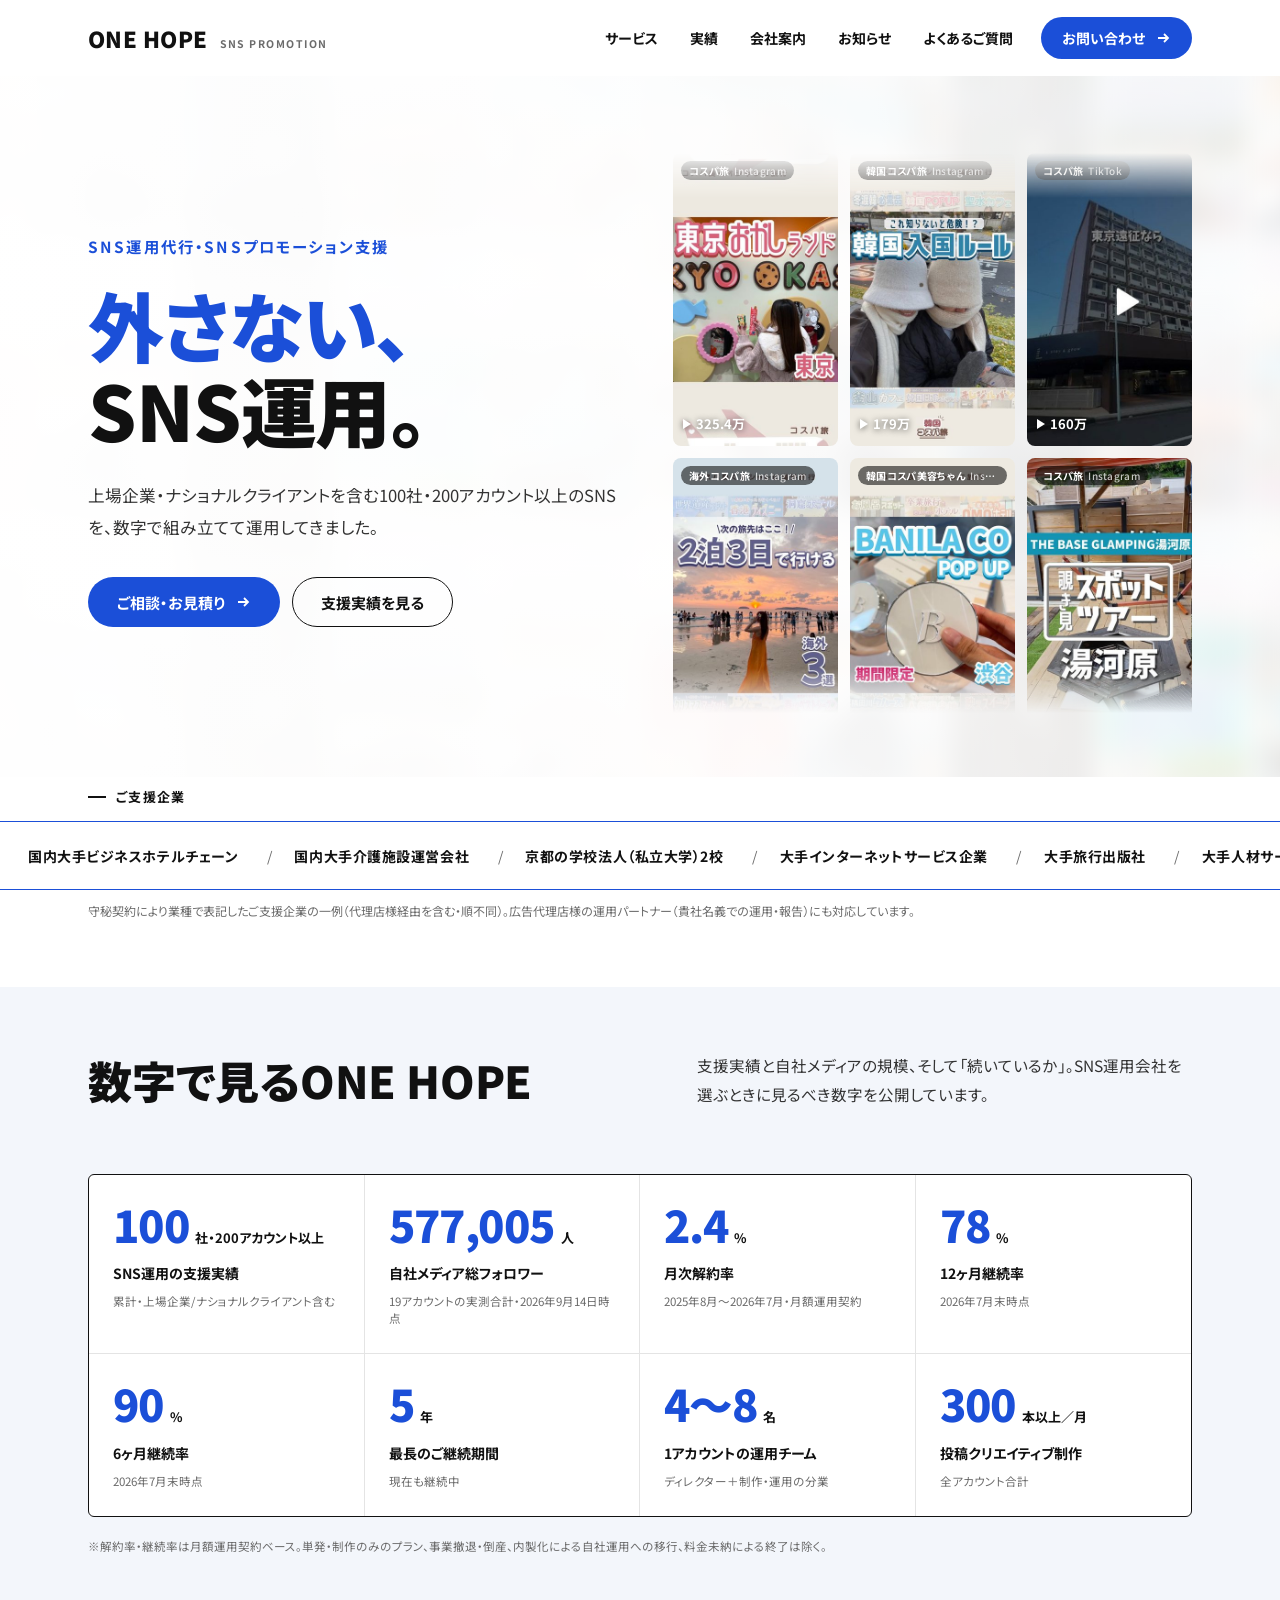
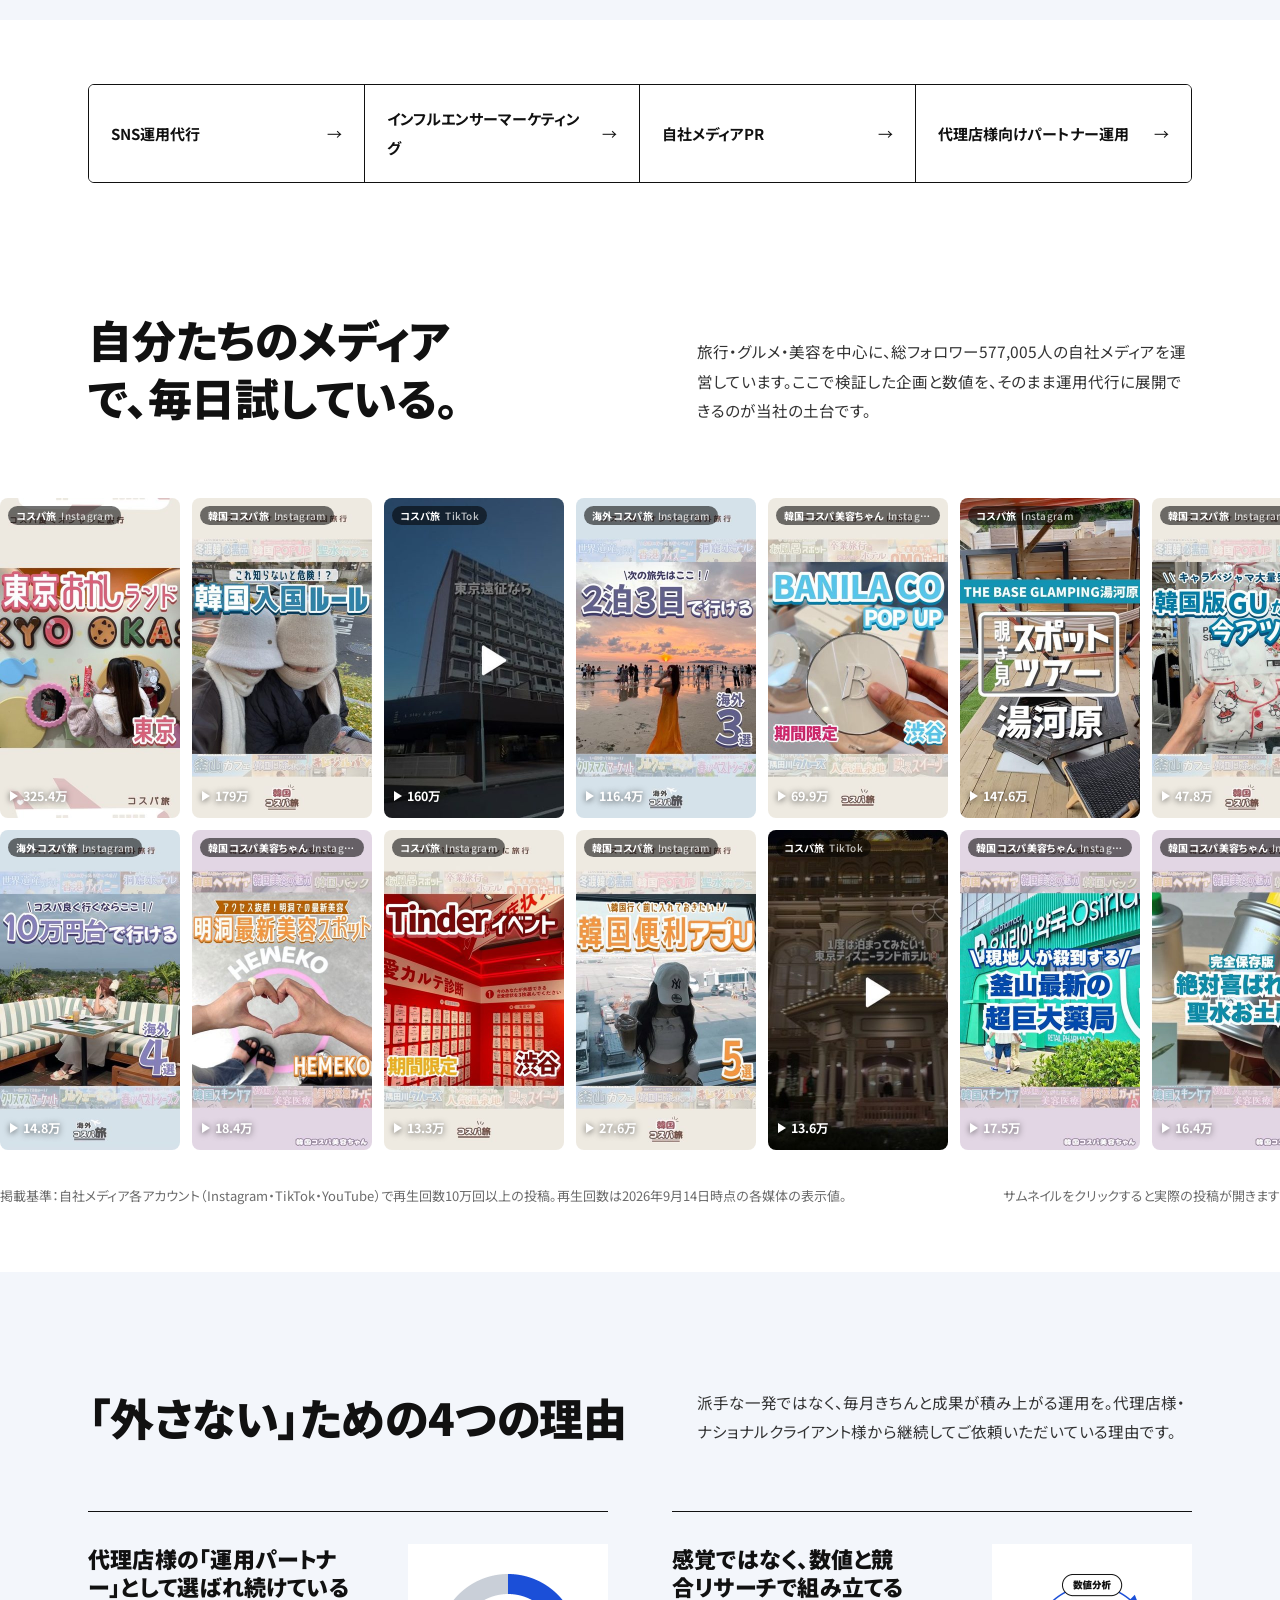
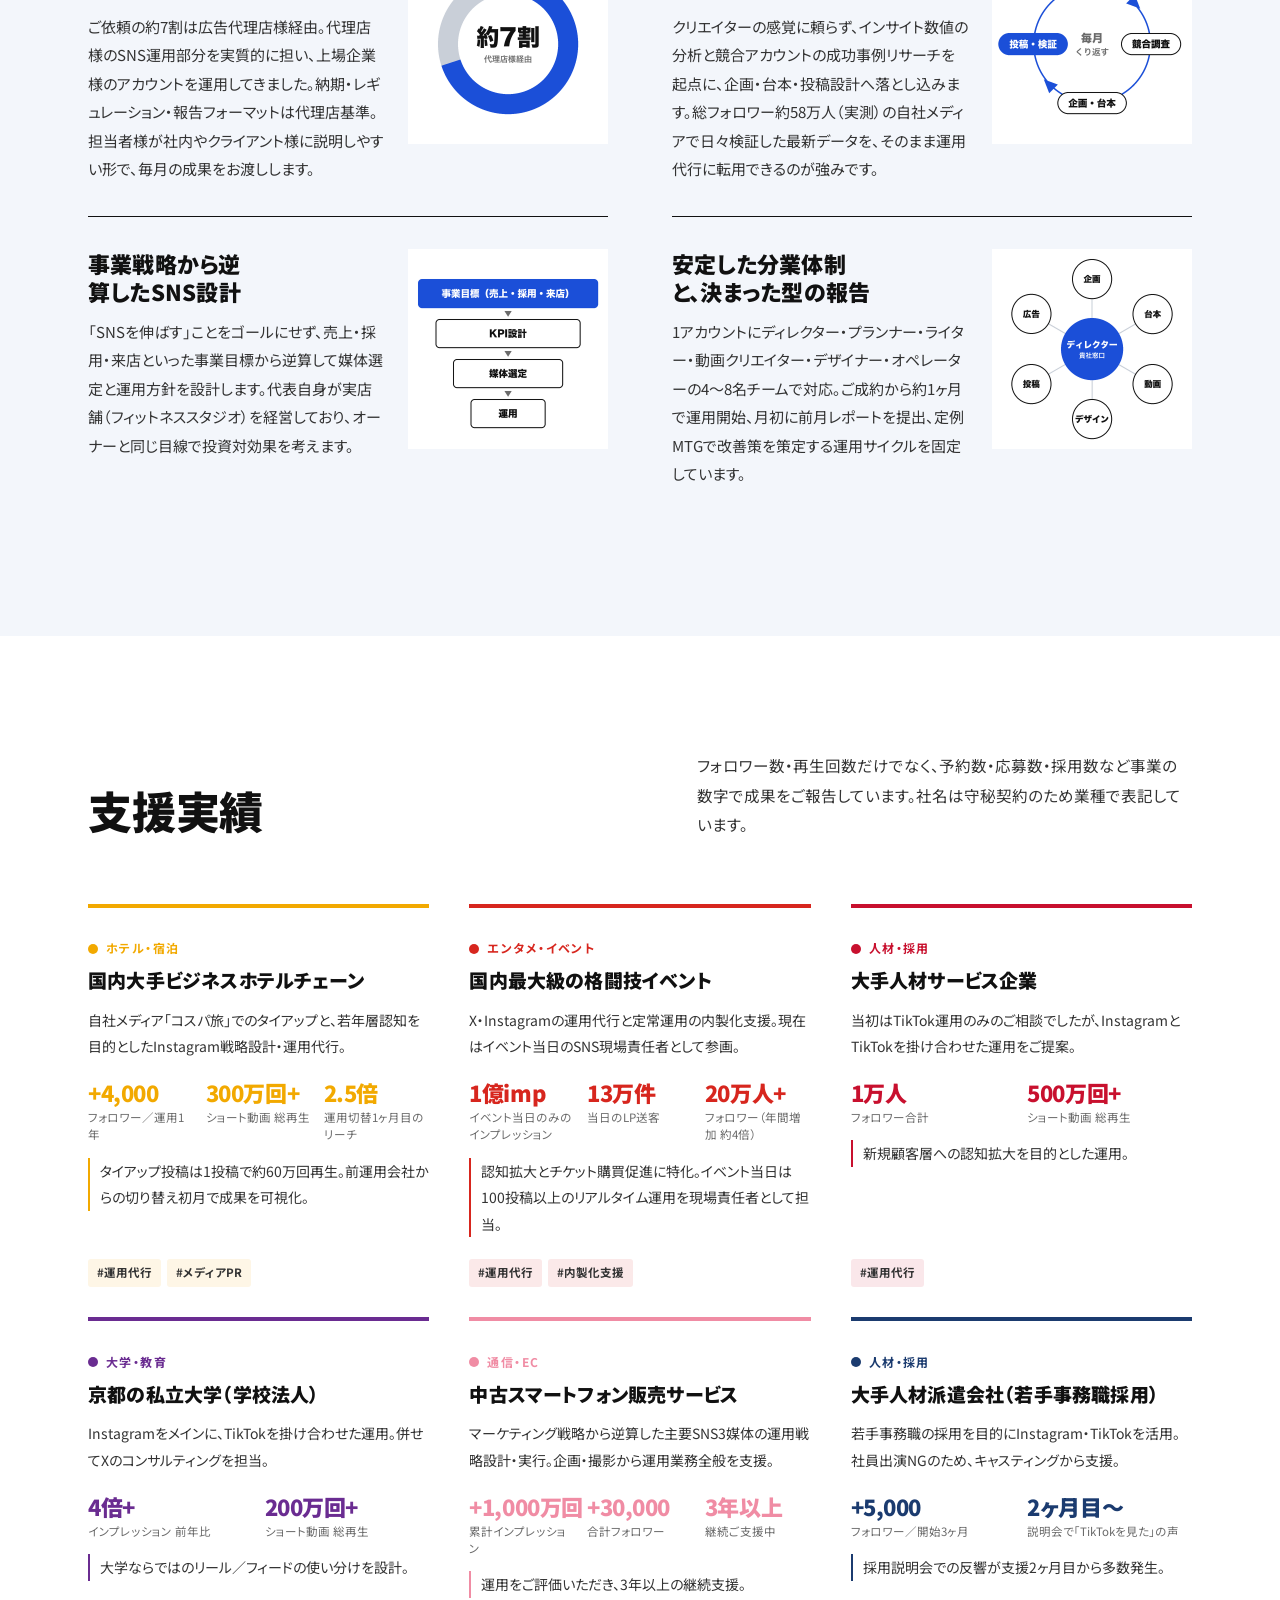
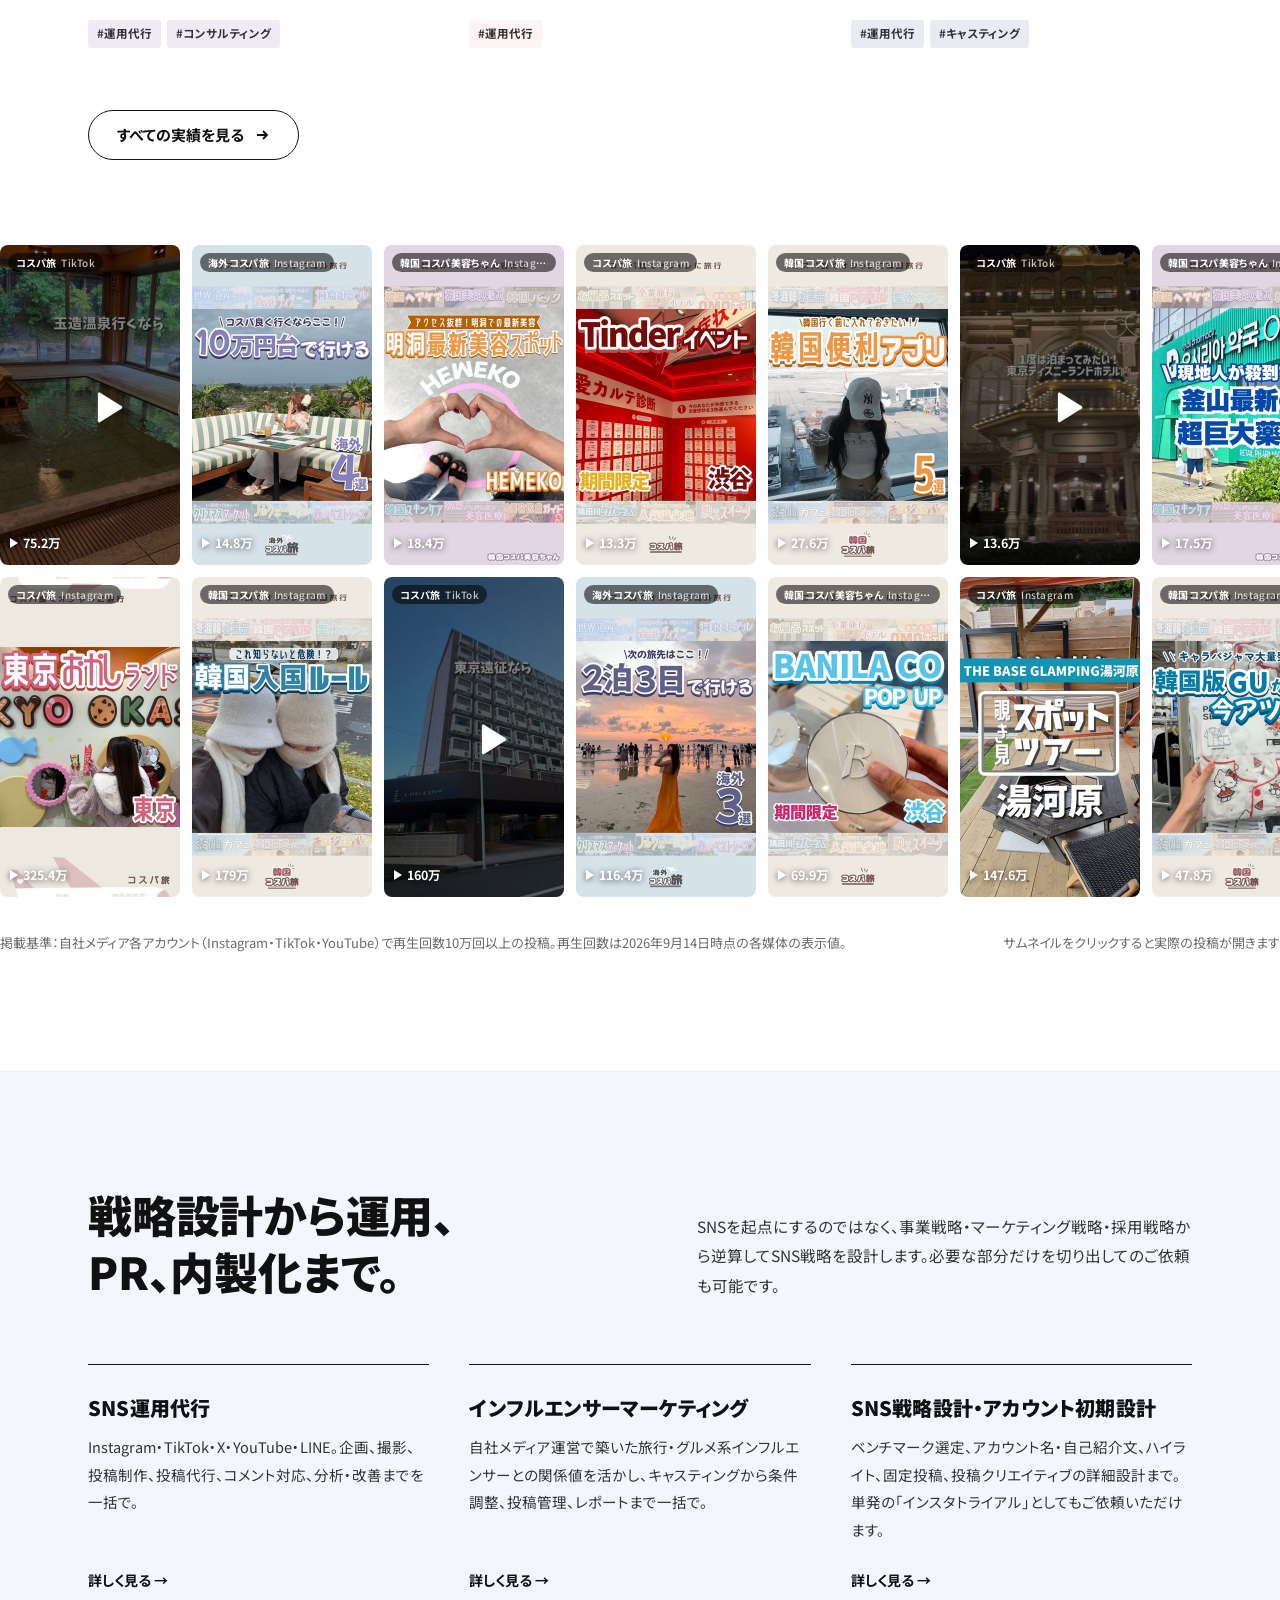
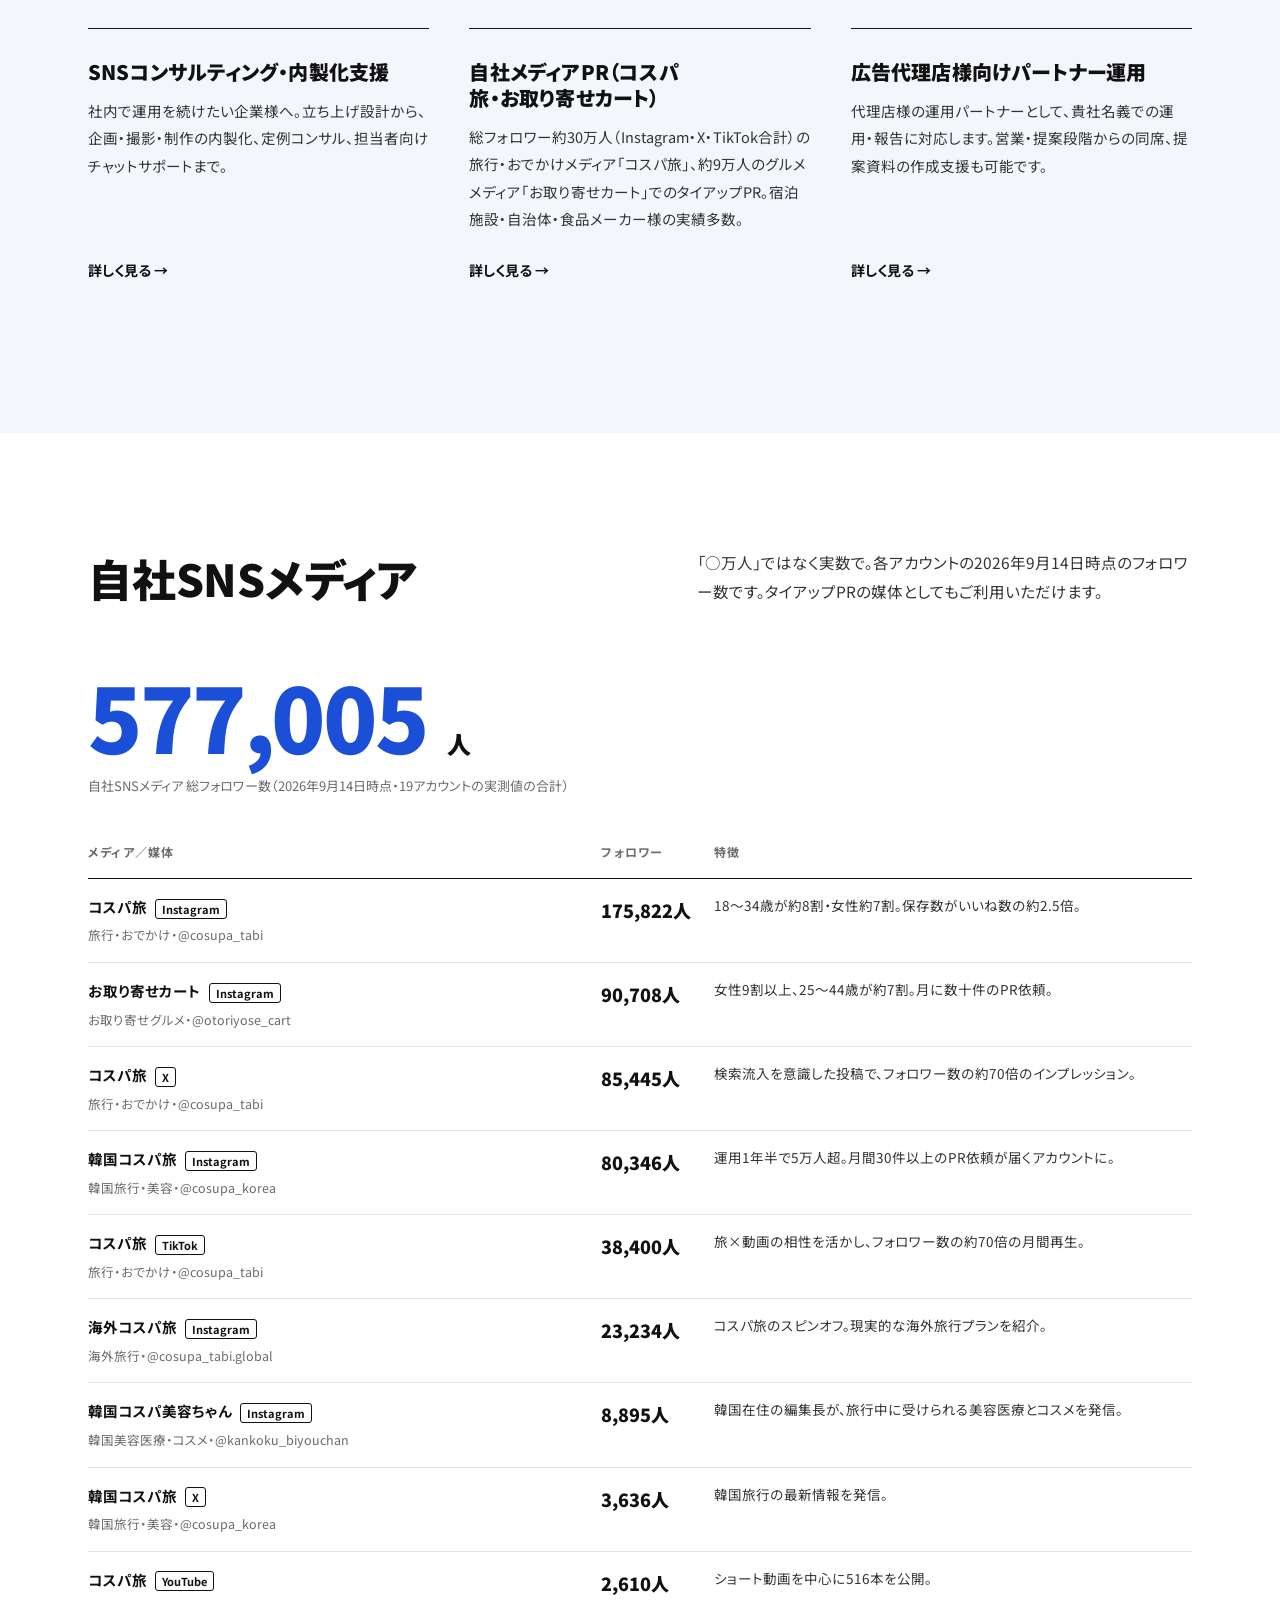
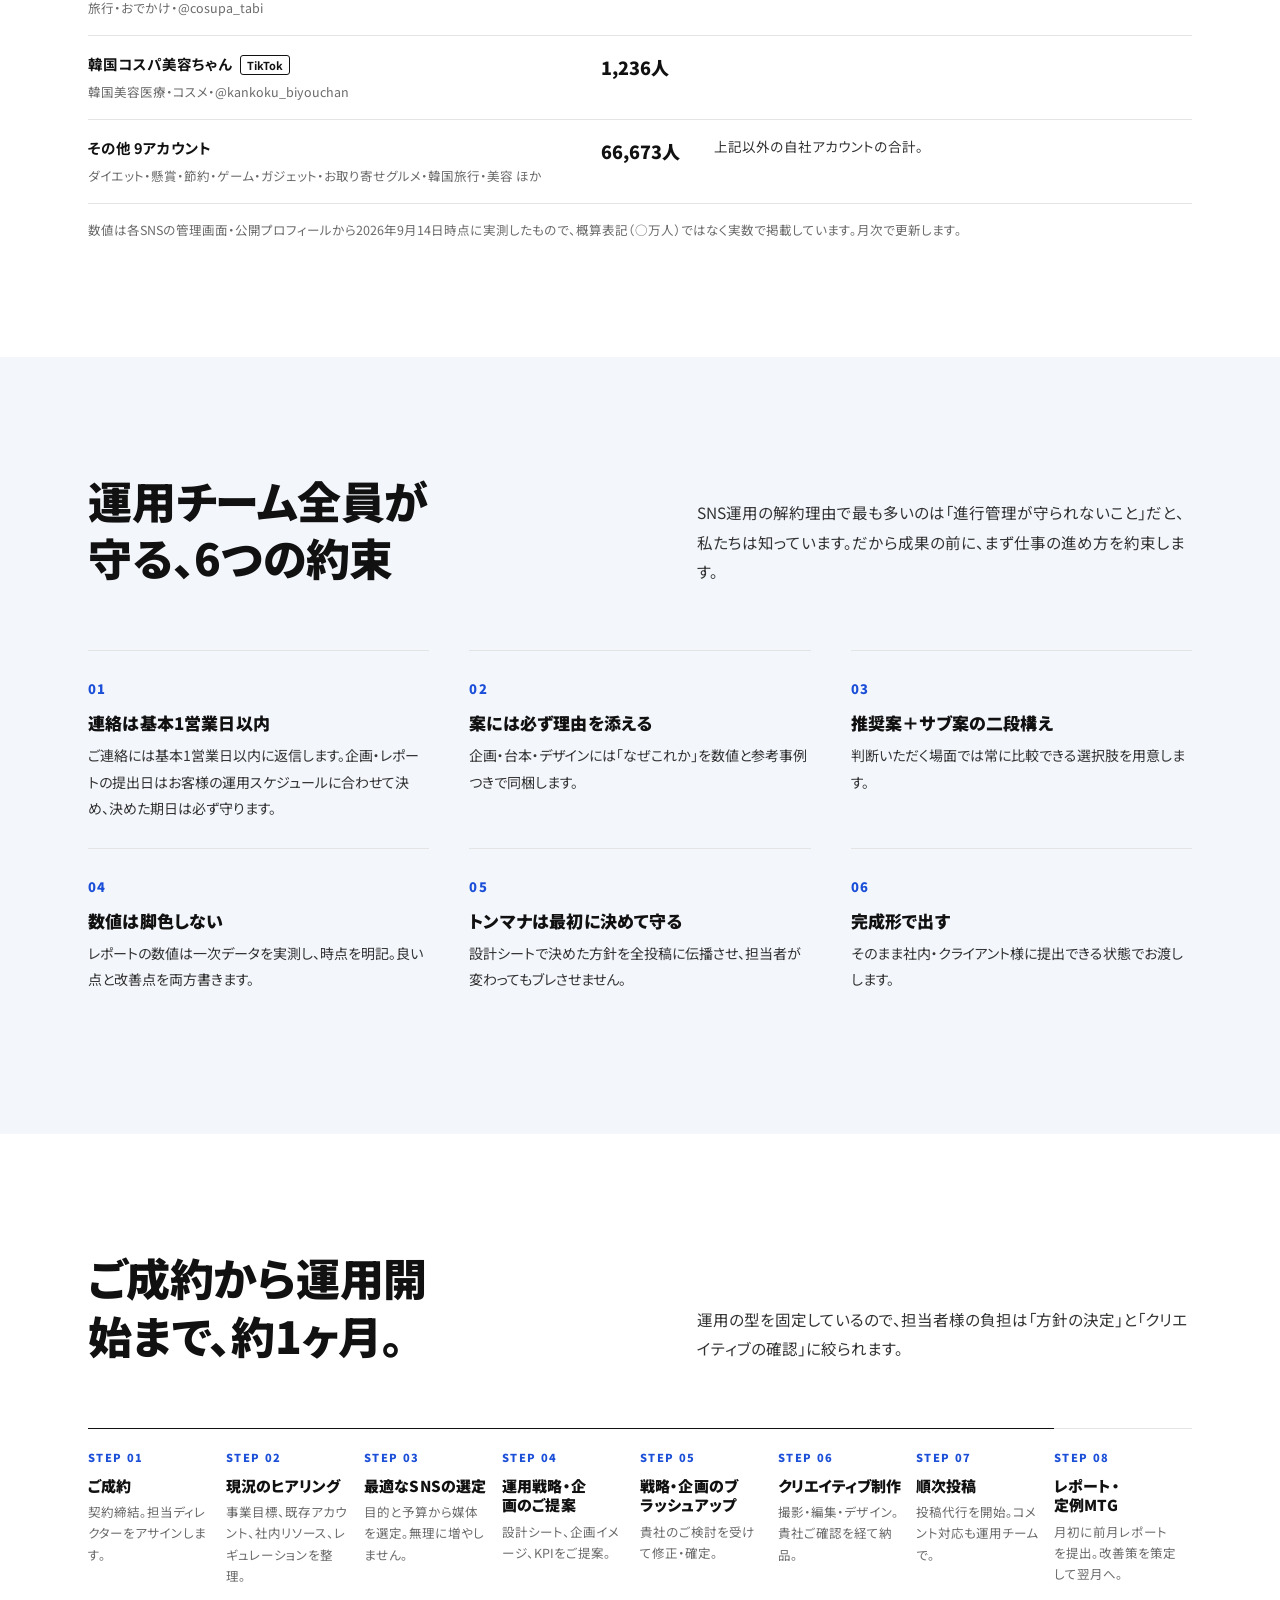
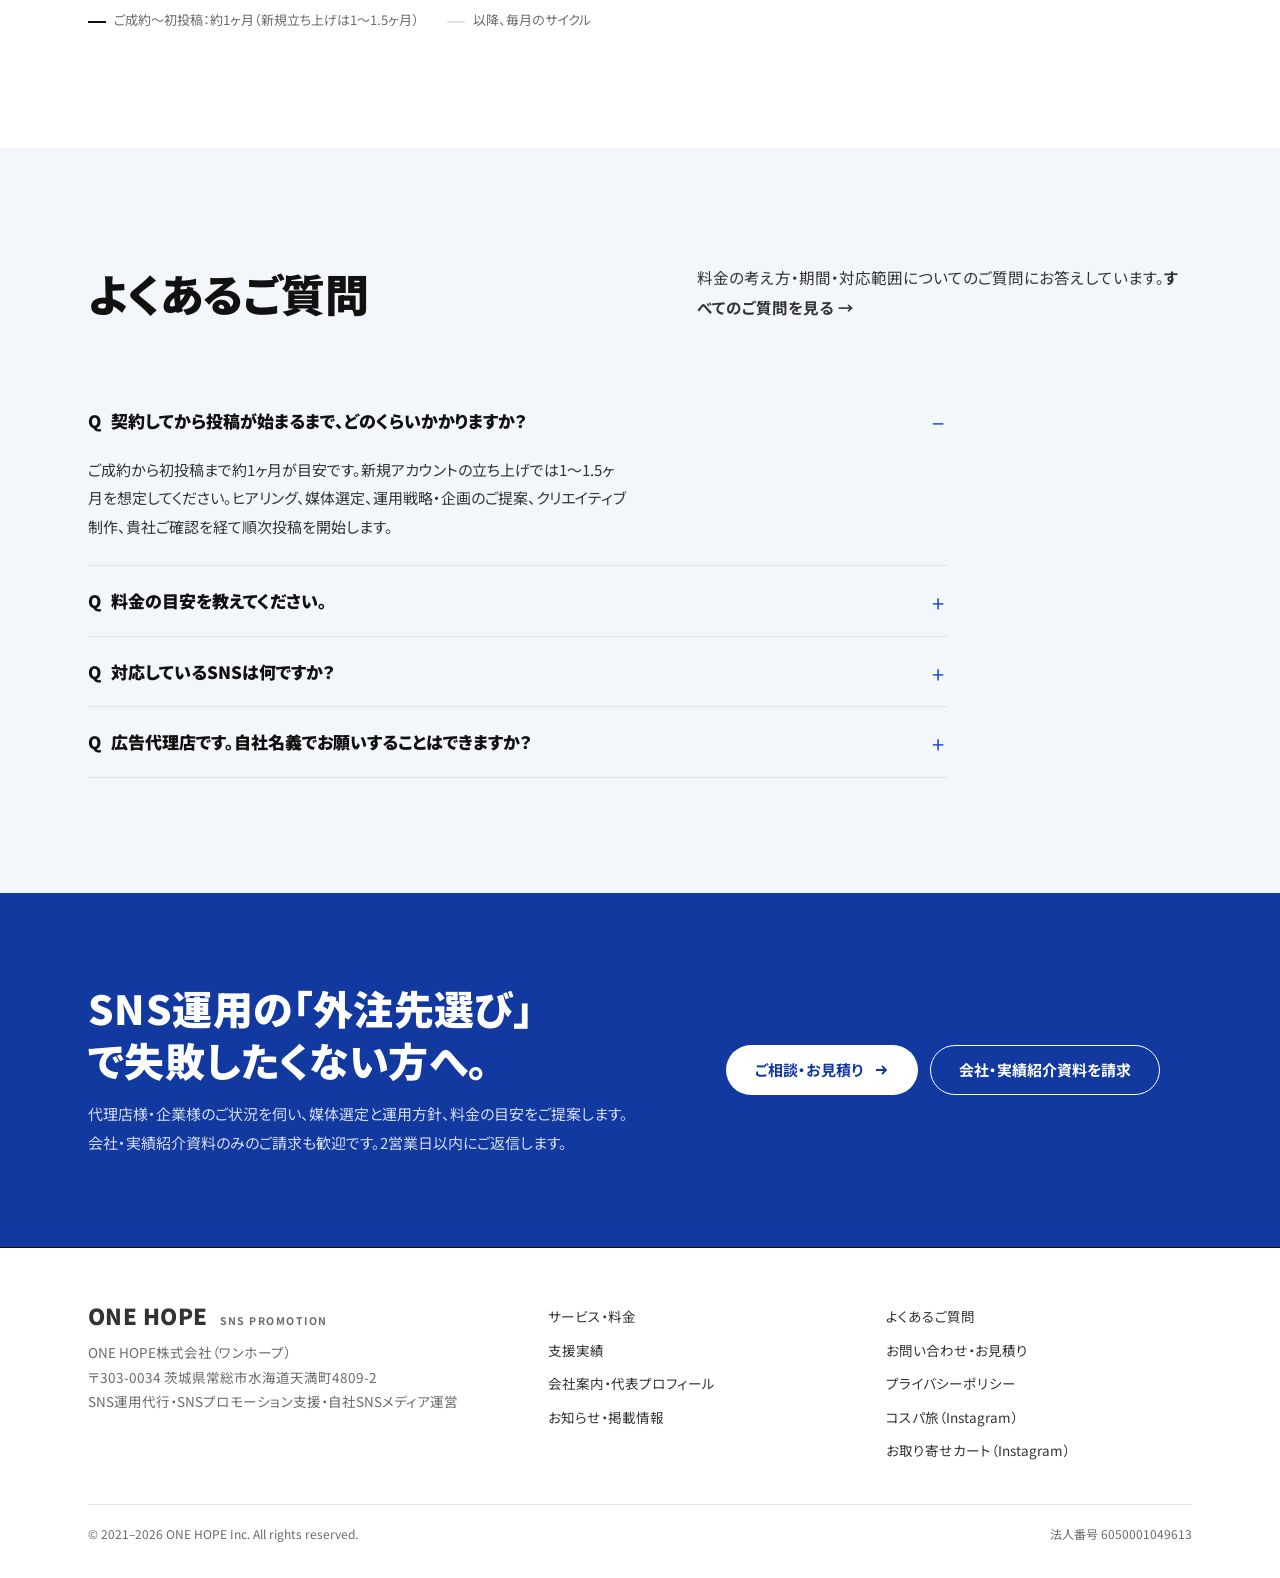
==== commit bbaac968: "onehope.co.jp 本番公開版（2026-09-15 v2_GA4）" ====
--- a/index.html
+++ b/index.html
@@ -17,13 +17,12 @@
 <meta name="twitter:card" content="summary_large_image">
 <link rel="icon" href="/assets/favicon.svg" type="image/svg+xml">
 <link rel="preconnect" href="https://fonts.googleapis.com"><link rel="preconnect" href="https://fonts.gstatic.com" crossorigin><link rel="stylesheet" href="https://fonts.googleapis.com/css2?family=Zen+Kaku+Gothic+New:wght@500;700&family=Noto+Sans+JP:wght@400;500;700&family=IBM+Plex+Mono:wght@500;600&display=swap">
-<script type="application/ld+json">{"@context": "https://schema.org", "@graph": [{"@type": ["Organization", "ProfessionalService"], "@id": "https://onehope.co.jp/#organization", "name": "ONE HOPE株式会社", "alternateName": ["ワンホープ株式会社", "ONE HOPE Inc.", "ONEHOPE"], "url": "https://onehope.co.jp/", "logo": "https://onehope.co.jp/assets/logo-onehope.png", "foundingDate": "2021-07-27", "founder": {"@id": "https://onehope.co.jp/#ceo"}, "telephone": "+81-90-3106-9962", "email": "yokohari.k@onehope.co.jp", "address": {"@type": "PostalAddress", "postalCode": "303-0034", "addressRegion": "茨城県", "addressLocality": "常総市", "streetAddress": "水海道天満町4809-2", "addressCountry": "JP"}, "areaServed": "JP", "description": "ONE HOPE株式会社は、上場企業・ナショナルクライアントを含む100社・200アカウント以上のSNS運用実績を持つSNS運用代行会社です。総フォロワー58万人超の自社メディア（コスパ旅・お取り寄せカート ほか）の運営で得た数値とロジックに基づき、代理店様・企業様のInstagram・TikTok・X・YouTube運用を安定して支援します。", "sameAs": ["https://www.instagram.com/cosupa_tabi/", "https://www.instagram.com/cosupa_korea/", "https://www.instagram.com/cosupa_tabi.global/", "https://www.instagram.com/otoriyose_cart/", "https://x.com/cosupa_tabi", "https://www.tiktok.com/@cosupa_tabi", "https://media-radar.jp/company1004442.html", "https://www.ipros.com/company/detail/2117784/", "https://info.gbiz.go.jp/hojin/ichiran?hojinBango=6050001049613"], "knowsAbout": ["SNS運用代行", "Instagram運用", "TikTok運用", "X運用", "YouTube運用", "SNSマーケティング", "インフルエンサーマーケティング", "SNS広告運用", "採用SNS", "観光SNSプロモーション"], "hasOfferCatalog": {"@type": "OfferCatalog", "name": "サービス", "itemListElement": [{"@type": "Offer", "itemOffered": {"@type": "Service", "name": "SNS運用代行", "description": "Instagram・TikTok・X・YouTube・LINE。企画、撮影、投稿制作、投稿代行、コメント対応、分析・改善までを一括で。"}}, {"@type": "Offer", "itemOffered": {"@type": "Service", "name": "インフルエンサーマーケティング", "description": "自社メディア運営で築いた旅行・グルメ系インフルエンサーとの関係値を活かし、キャスティングから条件調整、投稿管理、レポートまで一括で。"}}, {"@type": "Offer", "itemOffered": {"@type": "Service", "name": "SNS戦略設計・アカウント初期設計", "description": "ベンチマーク選定、アカウント名・自己紹介文、ハイライト、固定投稿、投稿クリエイティブの詳細設計まで。単発の「インスタトライアル」としてもご依頼いただけます。"}}, {"@type": "Offer", "itemOffered": {"@type": "Service", "name": "SNSコンサルティング・内製化支援", "description": "社内で運用を続けたい企業様へ。立ち上げ設計から、企画・撮影・制作の内製化、定例コンサル、担当者向けチャットサポートまで。"}}, {"@type": "Offer", "itemOffered": {"@type": "Service", "name": "自社メディアPR（コスパ旅・お取り寄せカート）", "description": "総フォロワー約30万人（Instagram・X・TikTok合計）の旅行・おでかけメディア「コスパ旅」、約9万人のグルメメディア「お取り寄せカート」でのタイアップPR。宿泊施設・自治体・食品メーカー様の実績多数。"}}, {"@type": "Offer", "itemOffered": {"@type": "Service", "name": "広告代理店様向けパートナー運用", "description": "代理店様の運用パートナーとして、貴社名義での運用・報告に対応します。営業・提案段階からの同席、提案資料の作成支援も可能です。"}}]}}, {"@type": "Person", "@id": "https://onehope.co.jp/#ceo", "name": "横張 一希", "alternateName": "Kazuki Yokohari", "jobTitle": "代表取締役", "worksFor": {"@id": "https://onehope.co.jp/#organization"}, "url": "https://onehope.co.jp/company/", "sameAs": ["https://freelance-meikan.com/freelance/1093", "https://freelance-meikan.com/column/4333/", "https://youtu.be/bw4kMr-M6YY"], "description": "大学在学中に旅行系SNSメディア「コスパ旅」を立ち上げ、2021年にONE HOPE株式会社を設立。Instagramを中心に観光・レジャー、採用領域のSNS運用を得意とする。"}, {"@type": "WebSite", "@id": "https://onehope.co.jp/#website", "url": "https://onehope.co.jp/", "name": "ONE HOPE株式会社", "publisher": {"@id": "https://onehope.co.jp/#organization"}, "inLanguage": "ja"}, {"@type": "WebPage", "@id": "https://onehope.co.jp/#webpage", "url": "https://onehope.co.jp/", "name": "SNS運用代行・SNSプロモーション支援｜ONE HOPE株式会社", "description": "ONE HOPE株式会社は、上場企業・ナショナルクライアントを含む100社・200アカウント以上のSNS運用実績を持つSNS運用代行会社です。総フォロワー58万人超の自社メディア（コスパ旅・お取り寄せカート ほか）の運営で得た数値とロジックに基づき、代理店様・企業様のInstagram・TikTok・X・YouTube運用を安定して支援します。", "isPartOf": {"@id": "https://onehope.co.jp/#website"}, "about": {"@id": "https://onehope.co.jp/#organization"}, "inLanguage": "ja", "dateModified": "2026-10-20"}, {"@type": "FAQPage", "mainEntity": [{"@type": "Question", "name": "契約してから投稿が始まるまで、どのくらいかかりますか？", "acceptedAnswer": {"@type": "Answer", "text": "ご成約から初投稿まで約1ヶ月が目安です。新規アカウントの立ち上げでは1〜1.5ヶ月を想定してください。ヒアリング、媒体選定、運用戦略・企画のご提案、クリエイティブ制作、貴社ご確認を経て順次投稿を開始します。"}}, {"@type": "Question", "name": "料金の目安を教えてください。", "acceptedAnswer": {"@type": "Answer", "text": "対象媒体、月の投稿本数、撮影の有無、広告費の規模により個別にお見積りしています。1媒体からの小さな開始、初期設計のみの単発、内製化支援のみ、といった形にも対応しています。ヒアリング後、3営業日以内にお見積りをお出ししますので、まずはお問い合わせください。"}}, {"@type": "Question", "name": "対応しているSNSは何ですか？", "acceptedAnswer": {"@type": "Answer", "text": "Instagram、TikTok、X（旧Twitter）、YouTube、LINEに対応しています。特定の媒体に限定せず、事業目標から逆算して最適な媒体と組み合わせをご提案します。"}}, {"@type": "Question", "name": "広告代理店です。自社名義でお願いすることはできますか？", "acceptedAnswer": {"@type": "Answer", "text": "はい。多くの代理店様の運用パートナーとして、貴社名義・貴社フォーマットでの提案資料作成、運用、レポート、クライアント定例への同席に対応しています。秘密保持契約を締結のうえで進めます。"}}]}]}</script>
+<script type="application/ld+json">{"@context": "https://schema.org", "@graph": [{"@type": ["Organization", "ProfessionalService"], "@id": "https://onehope.co.jp/#organization", "name": "ONE HOPE株式会社", "alternateName": ["ワンホープ株式会社", "ONE HOPE Inc.", "ONEHOPE"], "url": "https://onehope.co.jp/", "logo": "https://onehope.co.jp/assets/logo-onehope.png", "foundingDate": "2021-07-27", "founder": {"@id": "https://onehope.co.jp/#ceo"}, "telephone": "+81-90-3106-9962", "email": "yokohari.k@onehope.co.jp", "address": {"@type": "PostalAddress", "postalCode": "303-0034", "addressRegion": "茨城県", "addressLocality": "常総市", "streetAddress": "水海道天満町4809-2", "addressCountry": "JP"}, "areaServed": "JP", "description": "ONE HOPE株式会社は、上場企業・ナショナルクライアントを含む100社・200アカウント以上のSNS運用実績を持つSNS運用代行会社です。総フォロワー58万人超の自社メディア（コスパ旅・お取り寄せカート ほか）の運営で得た数値とロジックに基づき、代理店様・企業様のInstagram・TikTok・X・YouTube運用を安定して支援します。", "sameAs": ["https://www.instagram.com/cosupa_tabi/", "https://www.instagram.com/cosupa_korea/", "https://www.instagram.com/cosupa_tabi.global/", "https://www.instagram.com/otoriyose_cart/", "https://x.com/cosupa_tabi", "https://www.tiktok.com/@cosupa_tabi", "https://media-radar.jp/company1004442.html", "https://www.ipros.com/company/detail/2117784/", "https://info.gbiz.go.jp/hojin/ichiran?hojinBango=6050001049613"], "knowsAbout": ["SNS運用代行", "Instagram運用", "TikTok運用", "X運用", "YouTube運用", "SNSマーケティング", "インフルエンサーマーケティング", "SNS広告運用", "採用SNS", "観光SNSプロモーション"], "hasOfferCatalog": {"@type": "OfferCatalog", "name": "サービス", "itemListElement": [{"@type": "Offer", "itemOffered": {"@type": "Service", "name": "SNS運用代行", "description": "Instagram・TikTok・X・YouTube・LINE。企画、撮影、投稿制作、投稿代行、コメント対応、分析・改善までを一括で。"}}, {"@type": "Offer", "itemOffered": {"@type": "Service", "name": "インフルエンサーマーケティング", "description": "自社メディア運営で築いた旅行・グルメ系インフルエンサーとの関係値を活かし、キャスティングから条件調整、投稿管理、レポートまで一括で。"}}, {"@type": "Offer", "itemOffered": {"@type": "Service", "name": "SNS戦略設計・アカウント初期設計", "description": "ベンチマーク選定、アカウント名・自己紹介文、ハイライト、固定投稿、投稿クリエイティブの詳細設計まで。単発の「インスタトライアル」としてもご依頼いただけます。"}}, {"@type": "Offer", "itemOffered": {"@type": "Service", "name": "SNSコンサルティング・内製化支援", "description": "社内で運用を続けたい企業様へ。立ち上げ設計から、企画・撮影・制作の内製化、定例コンサル、担当者向けチャットサポートまで。"}}, {"@type": "Offer", "itemOffered": {"@type": "Service", "name": "自社メディアPR（コスパ旅・お取り寄せカート）", "description": "総フォロワー約30万人（Instagram・X・TikTok合計）の旅行・おでかけメディア「コスパ旅」、約9万人のグルメメディア「お取り寄せカート」でのタイアップPR。宿泊施設・自治体・食品メーカー様の実績多数。"}}, {"@type": "Offer", "itemOffered": {"@type": "Service", "name": "広告代理店様向けパートナー運用", "description": "代理店様の運用パートナーとして、貴社名義での運用・報告に対応します。営業・提案段階からの同席、提案資料の作成支援も可能です。"}}]}}, {"@type": "Person", "@id": "https://onehope.co.jp/#ceo", "name": "横張 一希", "alternateName": "Kazuki Yokohari", "jobTitle": "代表取締役", "worksFor": {"@id": "https://onehope.co.jp/#organization"}, "url": "https://onehope.co.jp/company/", "sameAs": ["https://freelance-meikan.com/freelance/1093", "https://freelance-meikan.com/column/4333/", "https://youtu.be/bw4kMr-M6YY"], "description": "大学在学中に旅行系SNSメディア「コスパ旅」を立ち上げ、2021年にONE HOPE株式会社を設立。Instagramを中心に観光・レジャー、採用領域のSNS運用を得意とする。"}, {"@type": "WebSite", "@id": "https://onehope.co.jp/#website", "url": "https://onehope.co.jp/", "name": "ONE HOPE株式会社", "publisher": {"@id": "https://onehope.co.jp/#organization"}, "inLanguage": "ja"}, {"@type": "WebPage", "@id": "https://onehope.co.jp/#webpage", "url": "https://onehope.co.jp/", "name": "SNS運用代行・SNSプロモーション支援｜ONE HOPE株式会社", "description": "ONE HOPE株式会社は、上場企業・ナショナルクライアントを含む100社・200アカウント以上のSNS運用実績を持つSNS運用代行会社です。総フォロワー58万人超の自社メディア（コスパ旅・お取り寄せカート ほか）の運営で得た数値とロジックに基づき、代理店様・企業様のInstagram・TikTok・X・YouTube運用を安定して支援します。", "isPartOf": {"@id": "https://onehope.co.jp/#website"}, "about": {"@id": "https://onehope.co.jp/#organization"}, "inLanguage": "ja", "dateModified": "2026-09-14"}, {"@type": "FAQPage", "mainEntity": [{"@type": "Question", "name": "契約してから投稿が始まるまで、どのくらいかかりますか？", "acceptedAnswer": {"@type": "Answer", "text": "ご成約から初投稿まで約1ヶ月が目安です。新規アカウントの立ち上げでは1〜1.5ヶ月を想定してください。ヒアリング、媒体選定、運用戦略・企画のご提案、クリエイティブ制作、貴社ご確認を経て順次投稿を開始します。"}}, {"@type": "Question", "name": "料金の目安を教えてください。", "acceptedAnswer": {"@type": "Answer", "text": "対象媒体、月の投稿本数、撮影の有無、広告費の規模により個別にお見積りしています。1媒体からの小さな開始、初期設計のみの単発、内製化支援のみ、といった形にも対応しています。ヒアリング後、3営業日以内にお見積りをお出ししますので、まずはお問い合わせください。"}}, {"@type": "Question", "name": "対応しているSNSは何ですか？", "acceptedAnswer": {"@type": "Answer", "text": "Instagram、TikTok、X（旧Twitter）、YouTube、LINEに対応しています。特定の媒体に限定せず、事業目標から逆算して最適な媒体と組み合わせをご提案します。"}}, {"@type": "Question", "name": "広告代理店です。自社名義でお願いすることはできますか？", "acceptedAnswer": {"@type": "Answer", "text": "はい。多くの代理店様の運用パートナーとして、貴社名義・貴社フォーマットでの提案資料作成、運用、レポート、クライアント定例への同席に対応しています。秘密保持契約を締結のうえで進めます。"}}]}]}</script>
 <script async src="https://www.googletagmanager.com/gtag/js?id=G-PHNVMCRT2P"></script>
 <script>window.dataLayer=window.dataLayer||[];function gtag(){dataLayer.push(arguments);}gtag('js',new Date());gtag('config','G-PHNVMCRT2P',{anonymize_ip:true});
 document.addEventListener('click',function(e){var a=e.target.closest('a,button');if(!a)return;var h=a.getAttribute('href')||'';
 if(h.indexOf('mailto:')===0)gtag('event','contact_mail',{location:location.pathname});
-else if(h.indexOf('tel:')===0)gtag('event','contact_tel',{location:location.pathname,label:a.getAttribute('data-ga')||'link'});
-else if(a.getAttribute('data-ga')==='timerex')gtag('event','timerex_click',{location:location.pathname});
+else if(h.indexOf('tel:')===0)gtag('event','contact_tel',{location:location.pathname});
 else if(a.classList.contains('btn-primary'))gtag('event','cta_click',{label:(a.textContent||'').trim().slice(0,30),location:location.pathname});
 else if(a.classList.contains('reel'))gtag('event','reel_click',{label:a.getAttribute('aria-label')||''});
 else if(/instagram\.com|tiktok\.com|youtube\.com|x\.com/.test(h))gtag('event','sns_outbound',{url:h});});
@@ -224,7 +223,7 @@
   <div class="container">
     <div>
       <h2 id="cta-h">SNS運用の「外注先選び」で失敗したくない方へ。</h2>
-      <p>代理店様・企業様のご状況を伺い、媒体選定と運用方針、料金の目安をご提案します。会社・実績紹介資料のみのご請求も歓迎です。1営業日以内にご連絡します。</p>
+      <p>代理店様・企業様のご状況を伺い、媒体選定と運用方針、料金の目安をご提案します。会社・実績紹介資料のみのご請求も歓迎です。2営業日以内にご返信します。</p>
     </div>
     <div class="btns">
       <a class="btn btn-primary" href="/contact/">ご相談・お見積り <svg viewBox="0 0 16 16" fill="none" stroke="currentColor" stroke-width="1.8" aria-hidden="true"><path d="M3 8h10M9 4l4 4-4 4"/></svg></a>
@@ -234,7 +233,6 @@
 </section>
 </main>
 
-<a class="callbar" href="tel:09031069962" data-ga="callbar" aria-label="電話で相談する"><svg viewBox="0 0 24 24" fill="none" stroke="currentColor" stroke-width="2" aria-hidden="true"><path d="M22 16.9v3a2 2 0 0 1-2.2 2 19.8 19.8 0 0 1-8.6-3.1 19.5 19.5 0 0 1-6-6A19.8 19.8 0 0 1 2.1 4.2 2 2 0 0 1 4.1 2h3a2 2 0 0 1 2 1.7c.1.9.4 1.8.7 2.6a2 2 0 0 1-.5 2.1L8 9.7a16 16 0 0 0 6 6l1.3-1.3a2 2 0 0 1 2.1-.4c.8.3 1.7.6 2.6.7a2 2 0 0 1 1.7 2z"/></svg><span>電話で相談する<small>090-3106-9962</small></span></a>
 <footer class="site-footer">
   <div class="container">
     <div class="footer-grid">
--- a/assets/site.css
+++ b/assets/site.css
@@ -442,32 +442,6 @@
   .rule-item h3{font-size:16px}
 }
 
-/* sticky call bar (mobile) */
-.callbar{display:none}
-@media (max-width:920px){
-  .callbar{position:fixed;left:12px;right:12px;bottom:12px;z-index:60;display:flex;align-items:center;justify-content:center;gap:10px;background:var(--accent);color:#fff;border-radius:999px;padding:14px 18px;font-weight:900;font-size:15px;box-shadow:0 10px 30px -10px rgba(27,79,216,.6);text-decoration:none}
-  .callbar:hover{text-decoration:none;background:var(--accent-strong)}
-  .callbar svg{width:20px;height:20px;flex:none}
-  .callbar span{display:flex;flex-direction:column;line-height:1.15}
-  .callbar small{font-size:11px;font-weight:700;opacity:.9;letter-spacing:.04em}
-  .site-footer{padding-bottom:96px}
-  .thanks .callbar{display:none}
-}
-/* contact form extras */
-.hp-field{position:absolute;left:-9999px;top:-9999px;height:0;overflow:hidden}
-.assure{display:grid;gap:6px;border-top:1px solid var(--line);padding-top:14px;margin-top:4px}
-.assure li{font-size:13.5px;color:var(--ink-2);padding-left:22px;position:relative;font-weight:700}
-.assure li::before{content:"✓";position:absolute;left:0;top:0;color:var(--accent);font-weight:900}
-.form .btn-primary{justify-content:center;width:100%;padding:18px 24px;font-size:16px}
-.field label .req{font-size:11px;color:#fff;background:var(--accent);border-radius:3px;padding:1px 6px;margin-left:8px;letter-spacing:.05em;font-weight:700}
-/* thanks page */
-.thanks-box{max-width:720px}
-.thanks-box h1{font-size:clamp(28px,4vw,44px);letter-spacing:-.01em}
-.thanks-box .lead{margin-top:18px}
-.thanks-cta{margin-top:40px;border:1.5px solid var(--accent);border-radius:8px;padding:28px;background:var(--surface-2)}
-.thanks-cta h2{font-size:20px}
-.thanks-cta p{margin:10px 0 18px;color:var(--ink-2);font-size:14.5px}
-
 /* page header */
 .page-head{padding:clamp(48px,7vw,88px) 0 clamp(32px,4vw,56px)}
 .page-head h1{font-size:clamp(36px,5vw,60px);letter-spacing:-.01em}
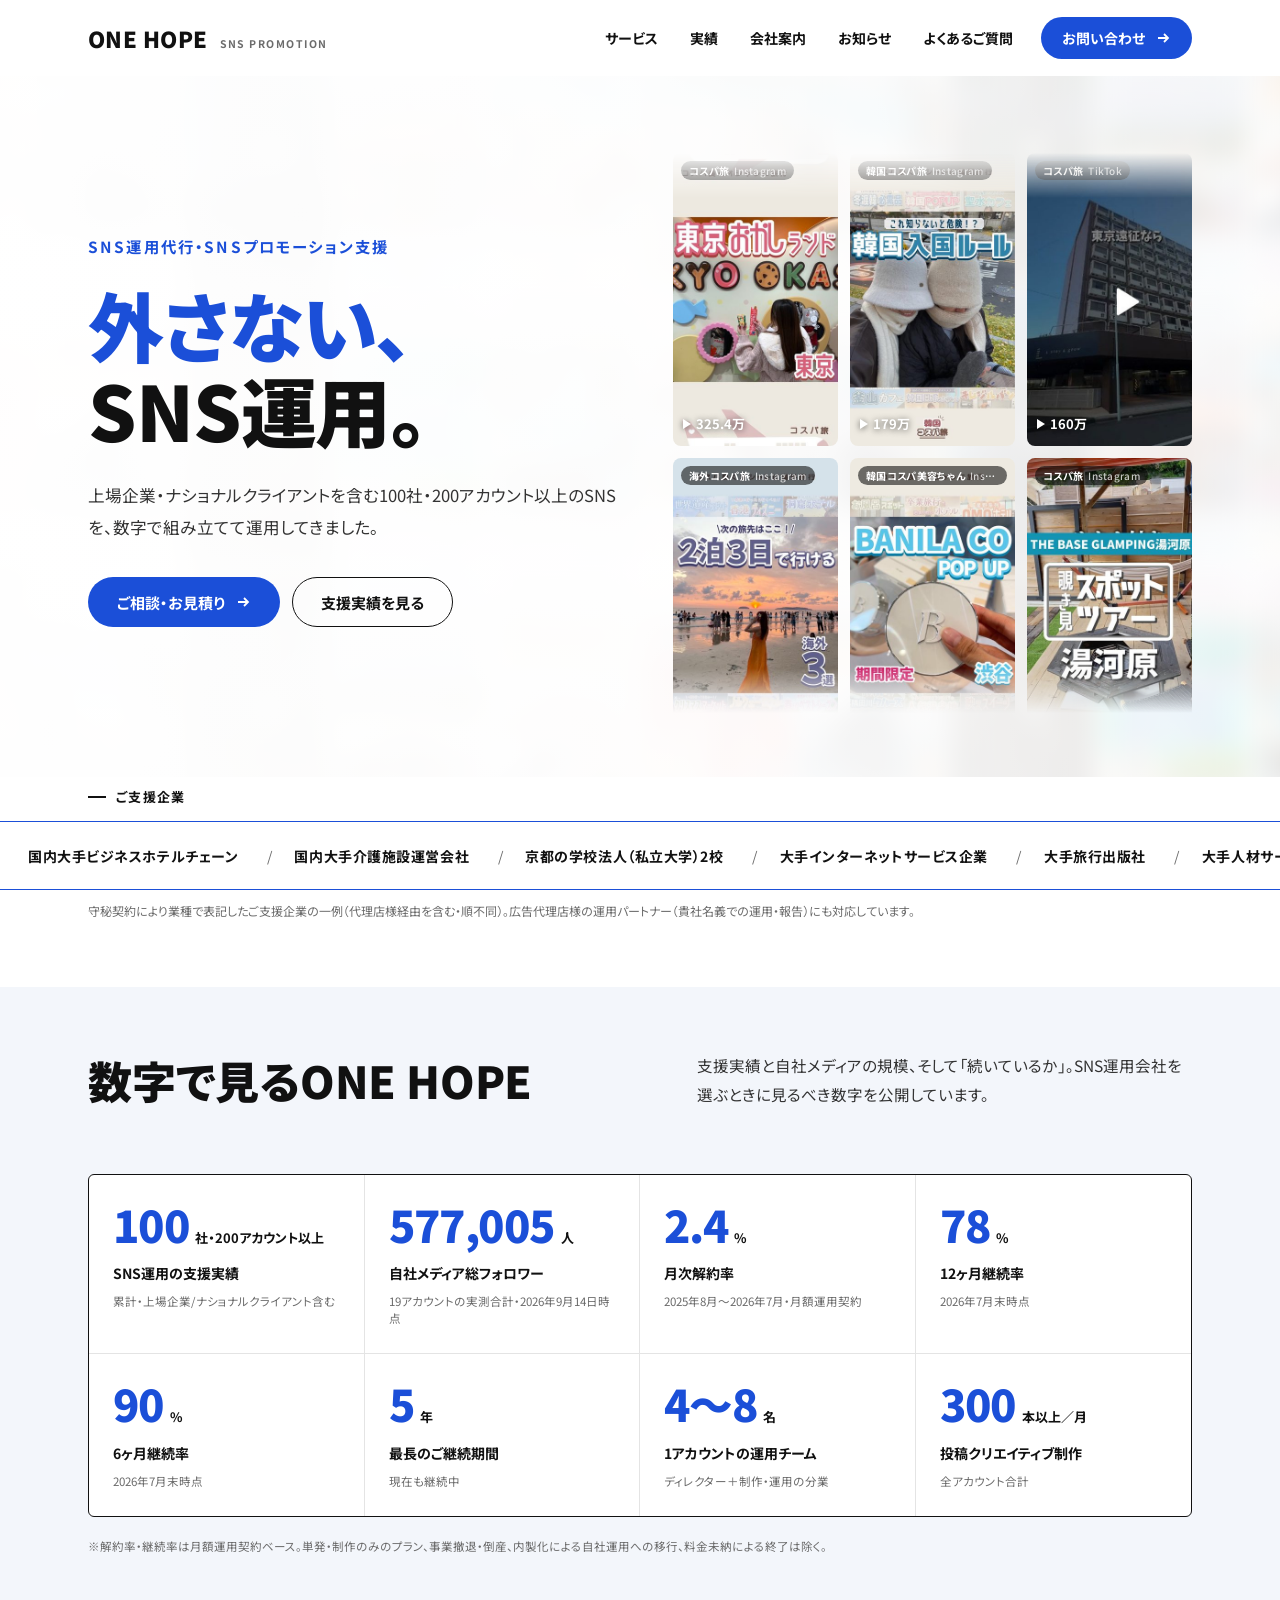
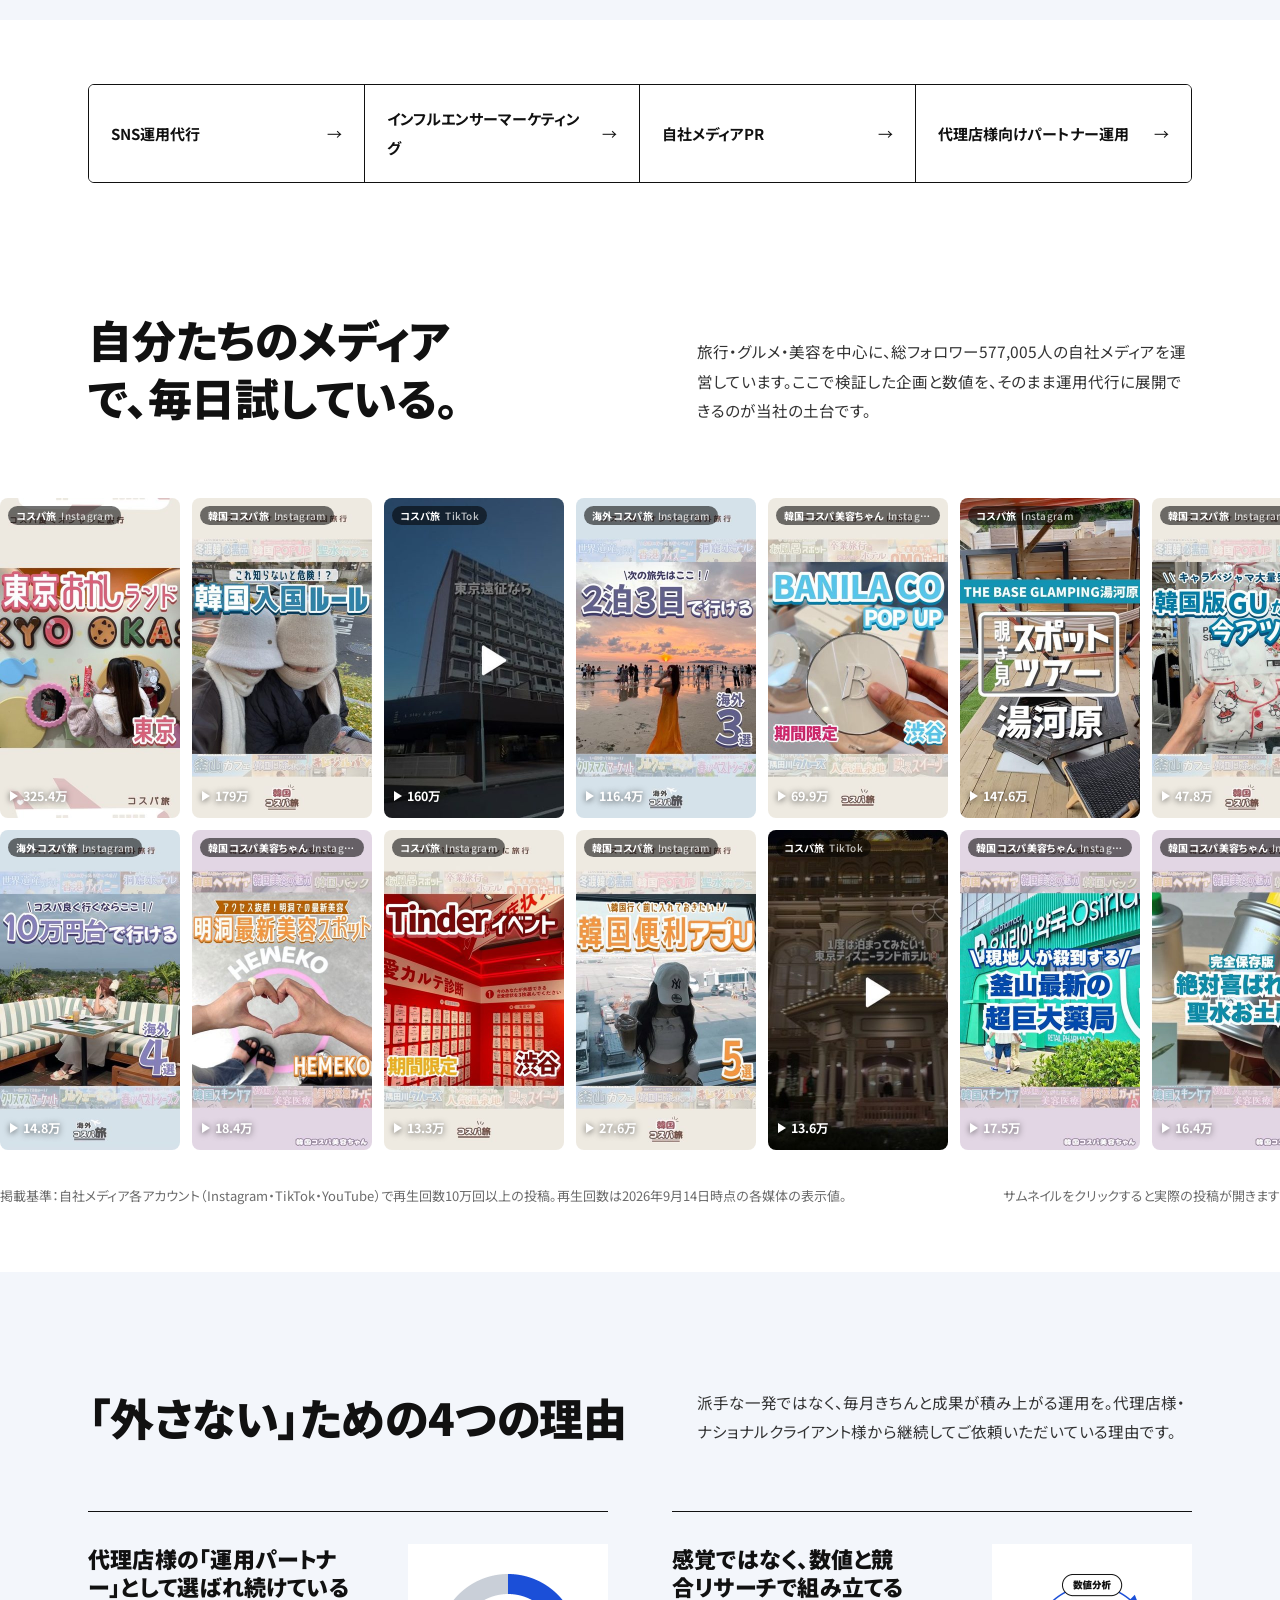
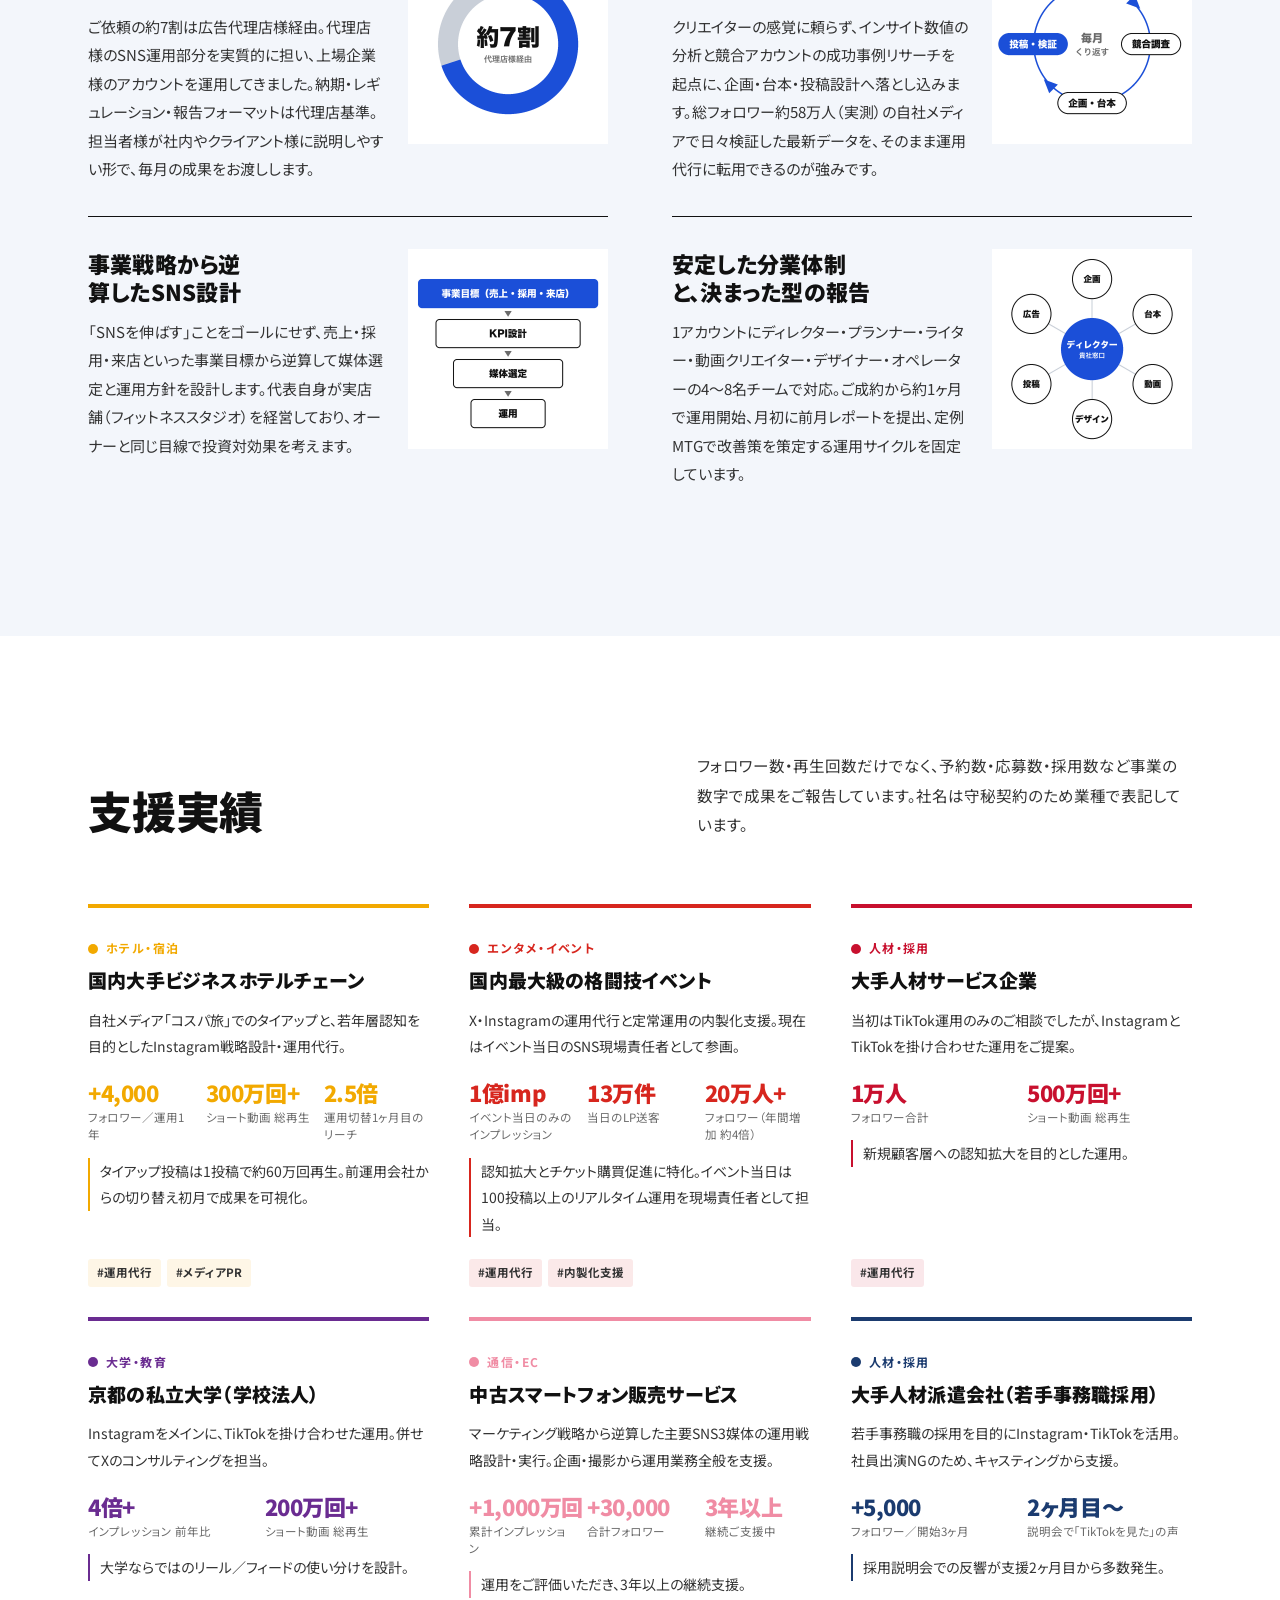
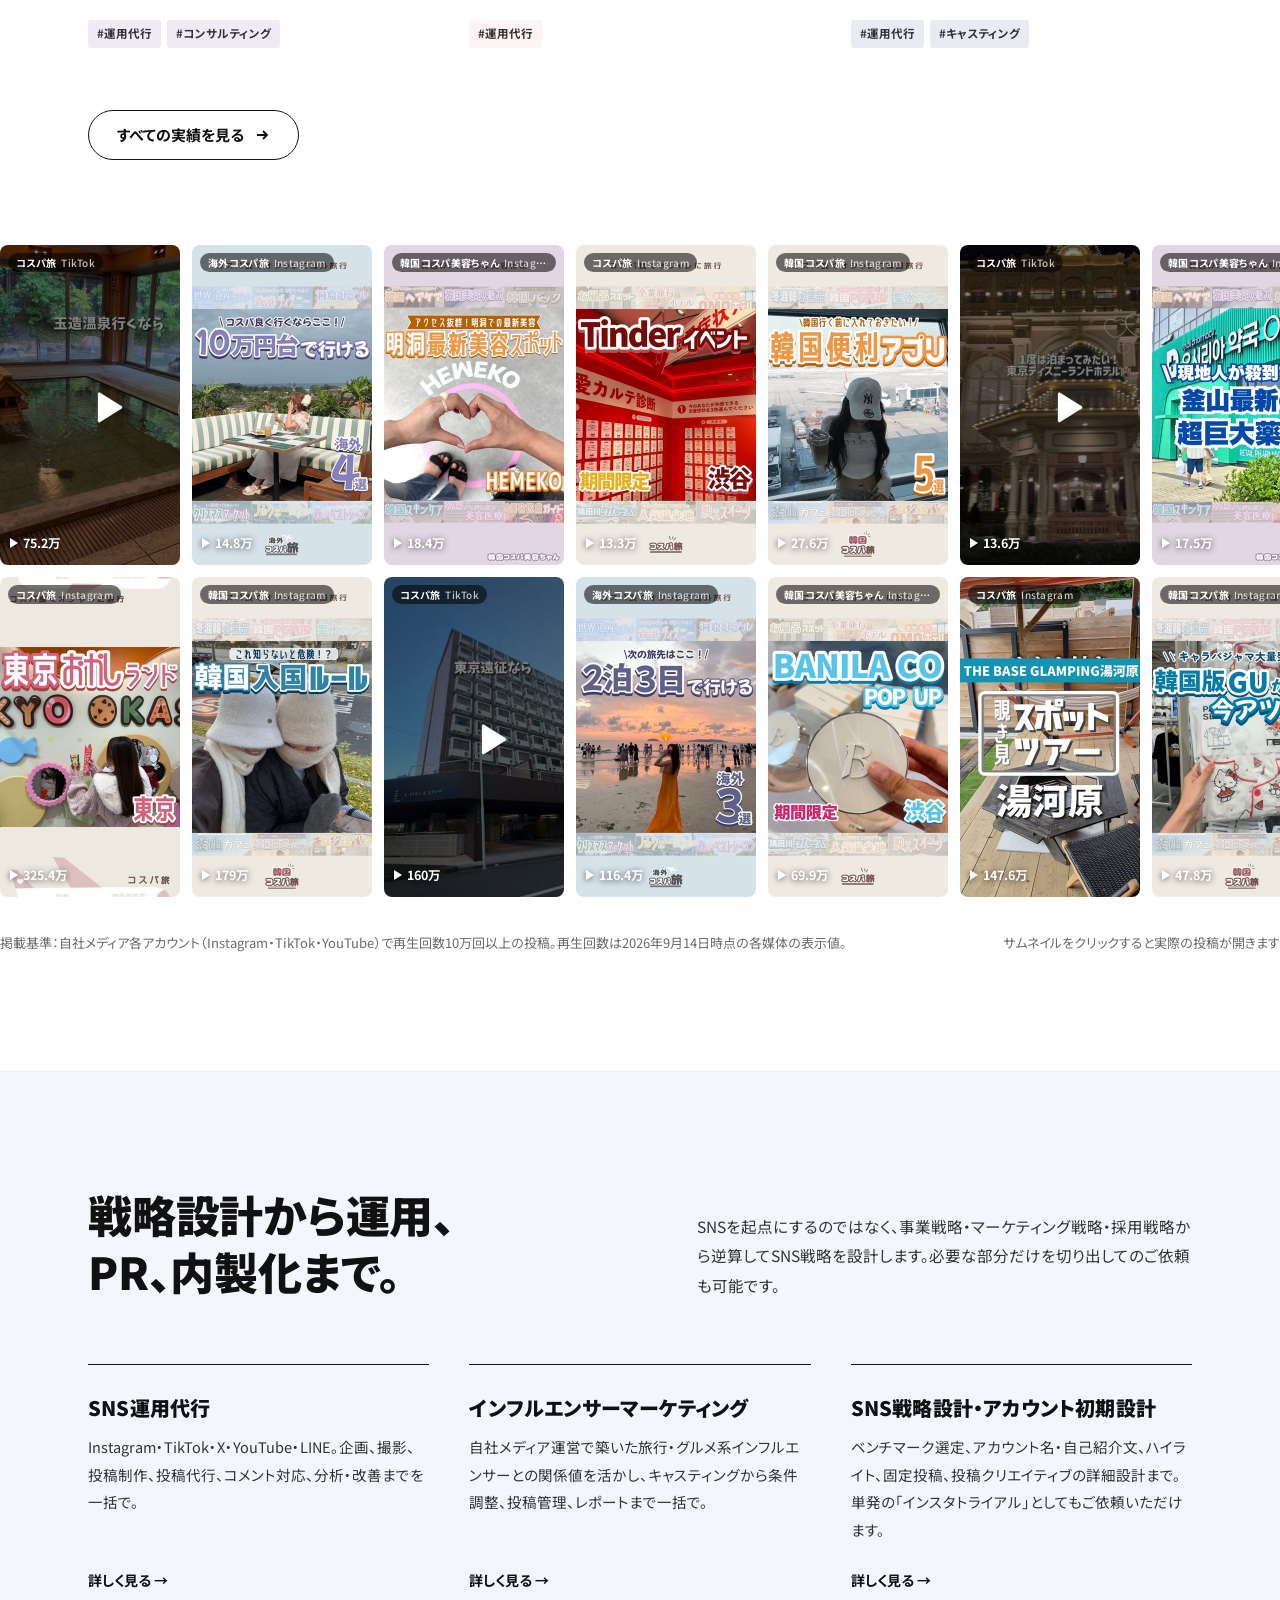
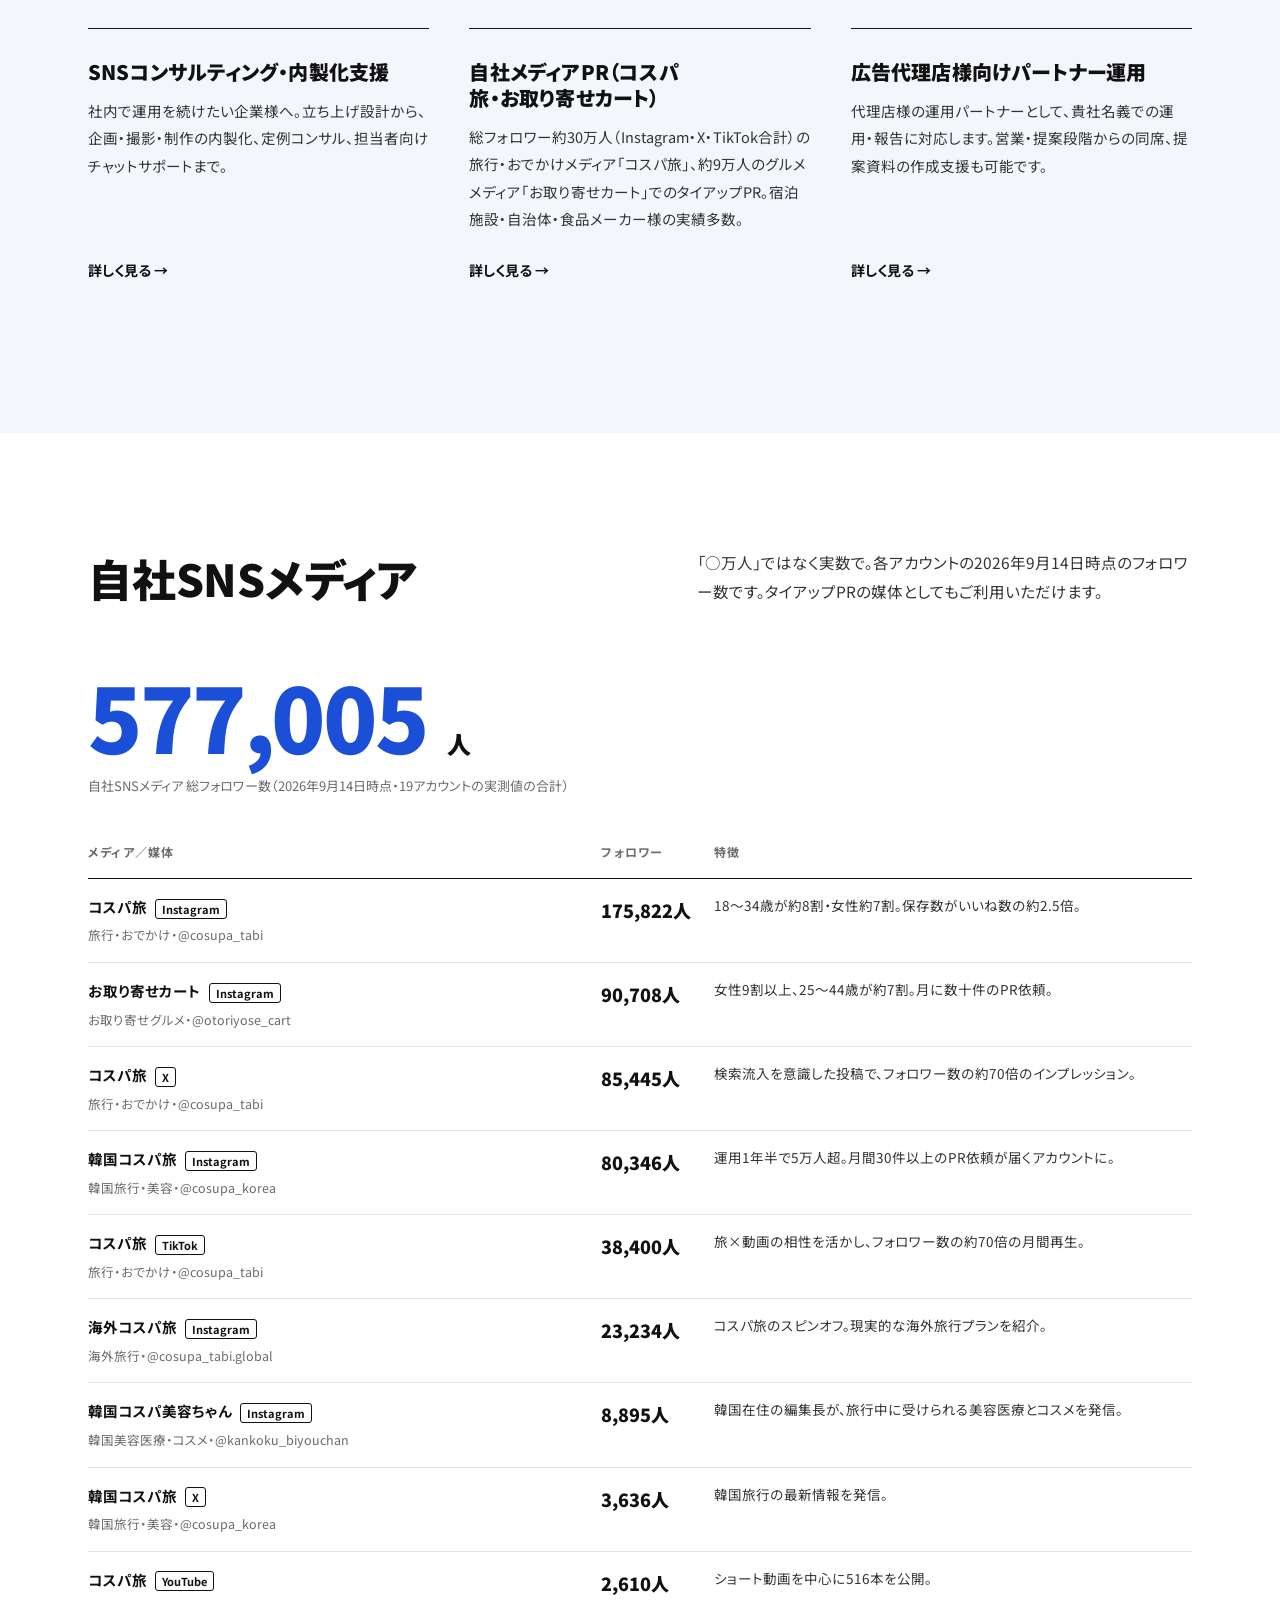
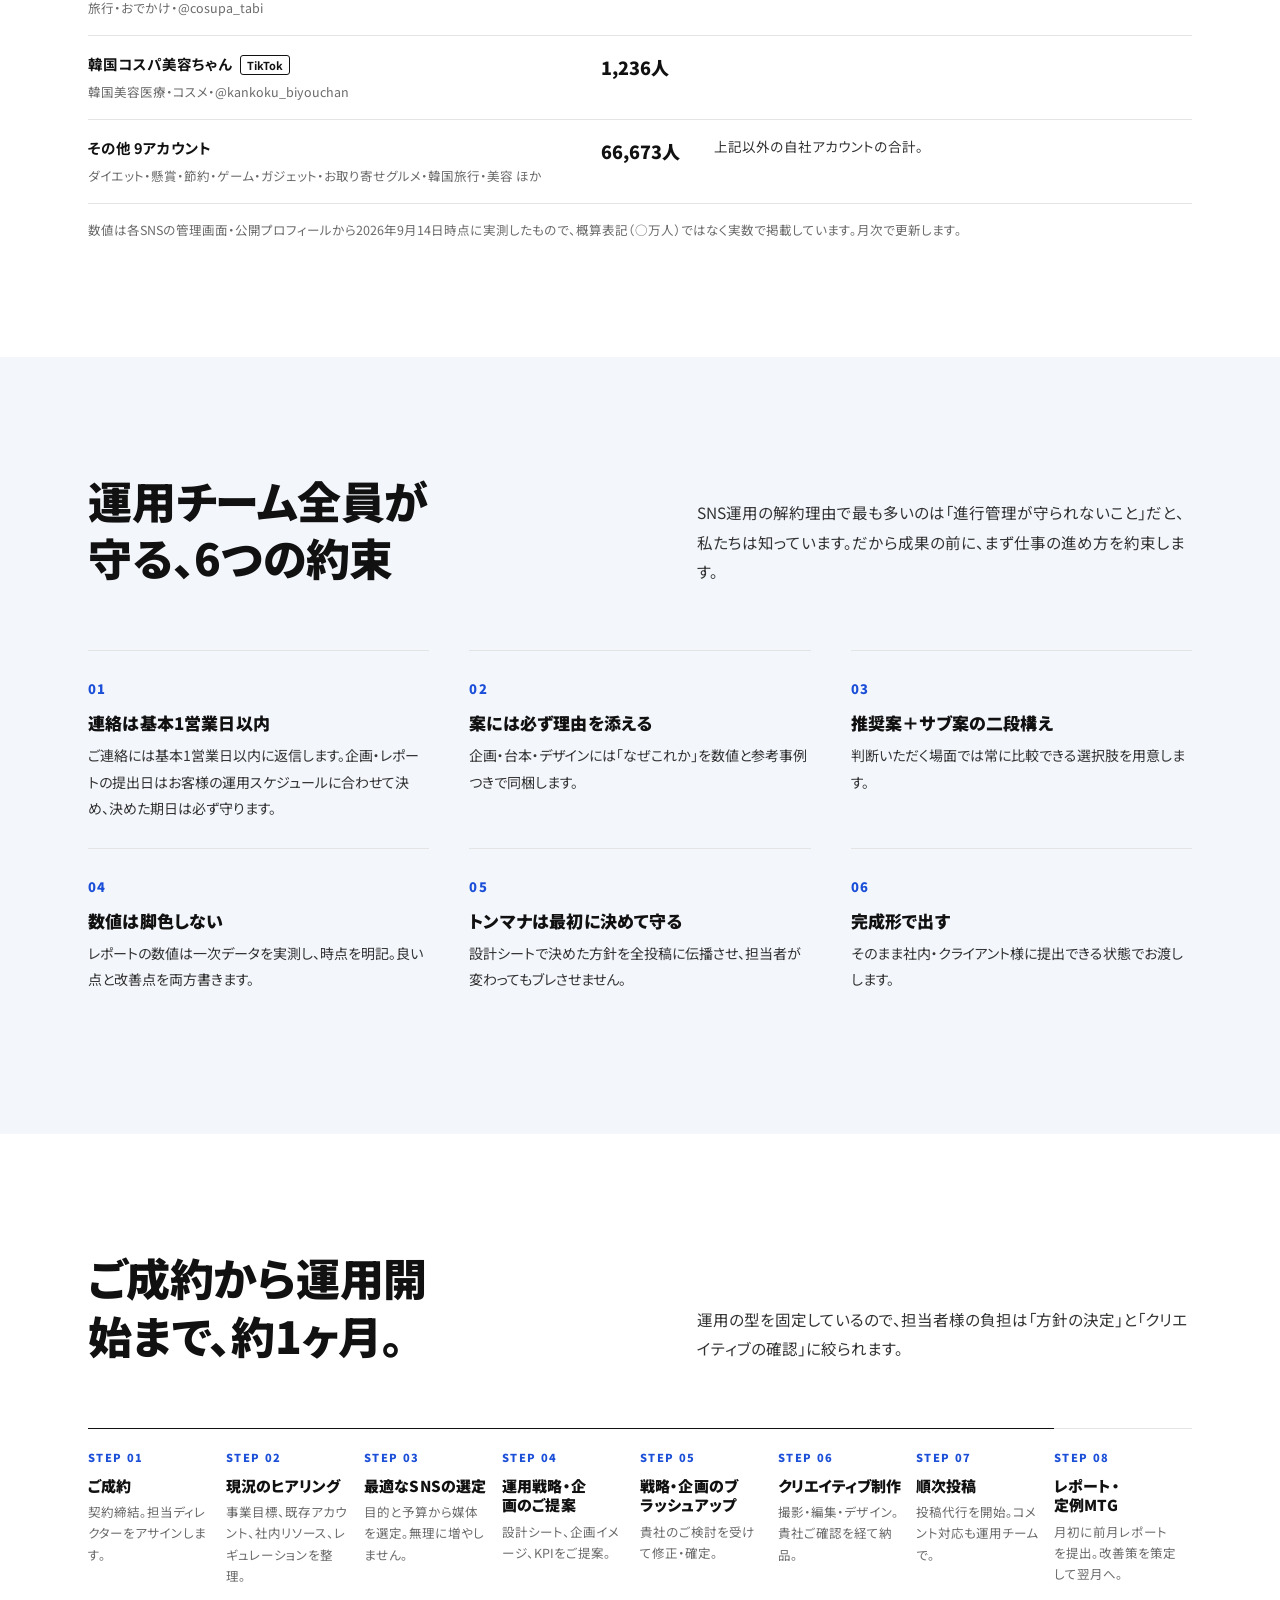
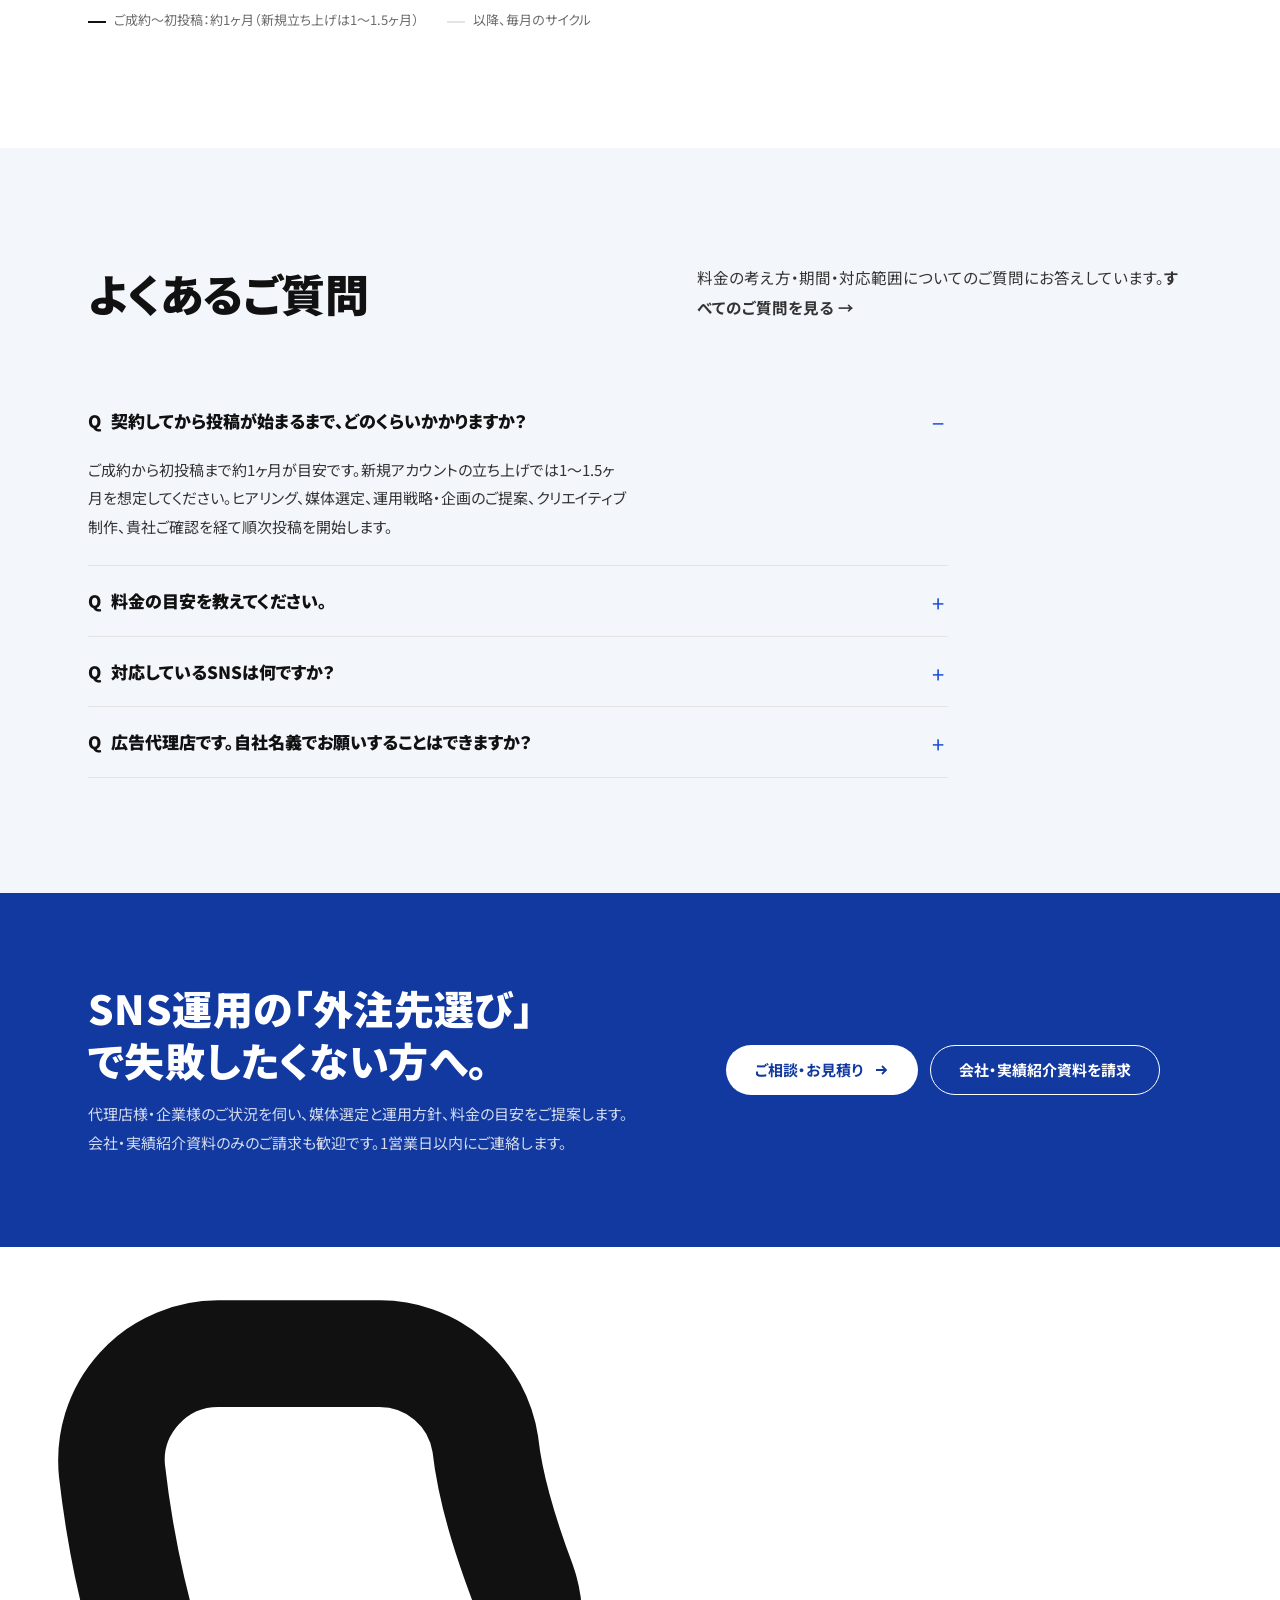
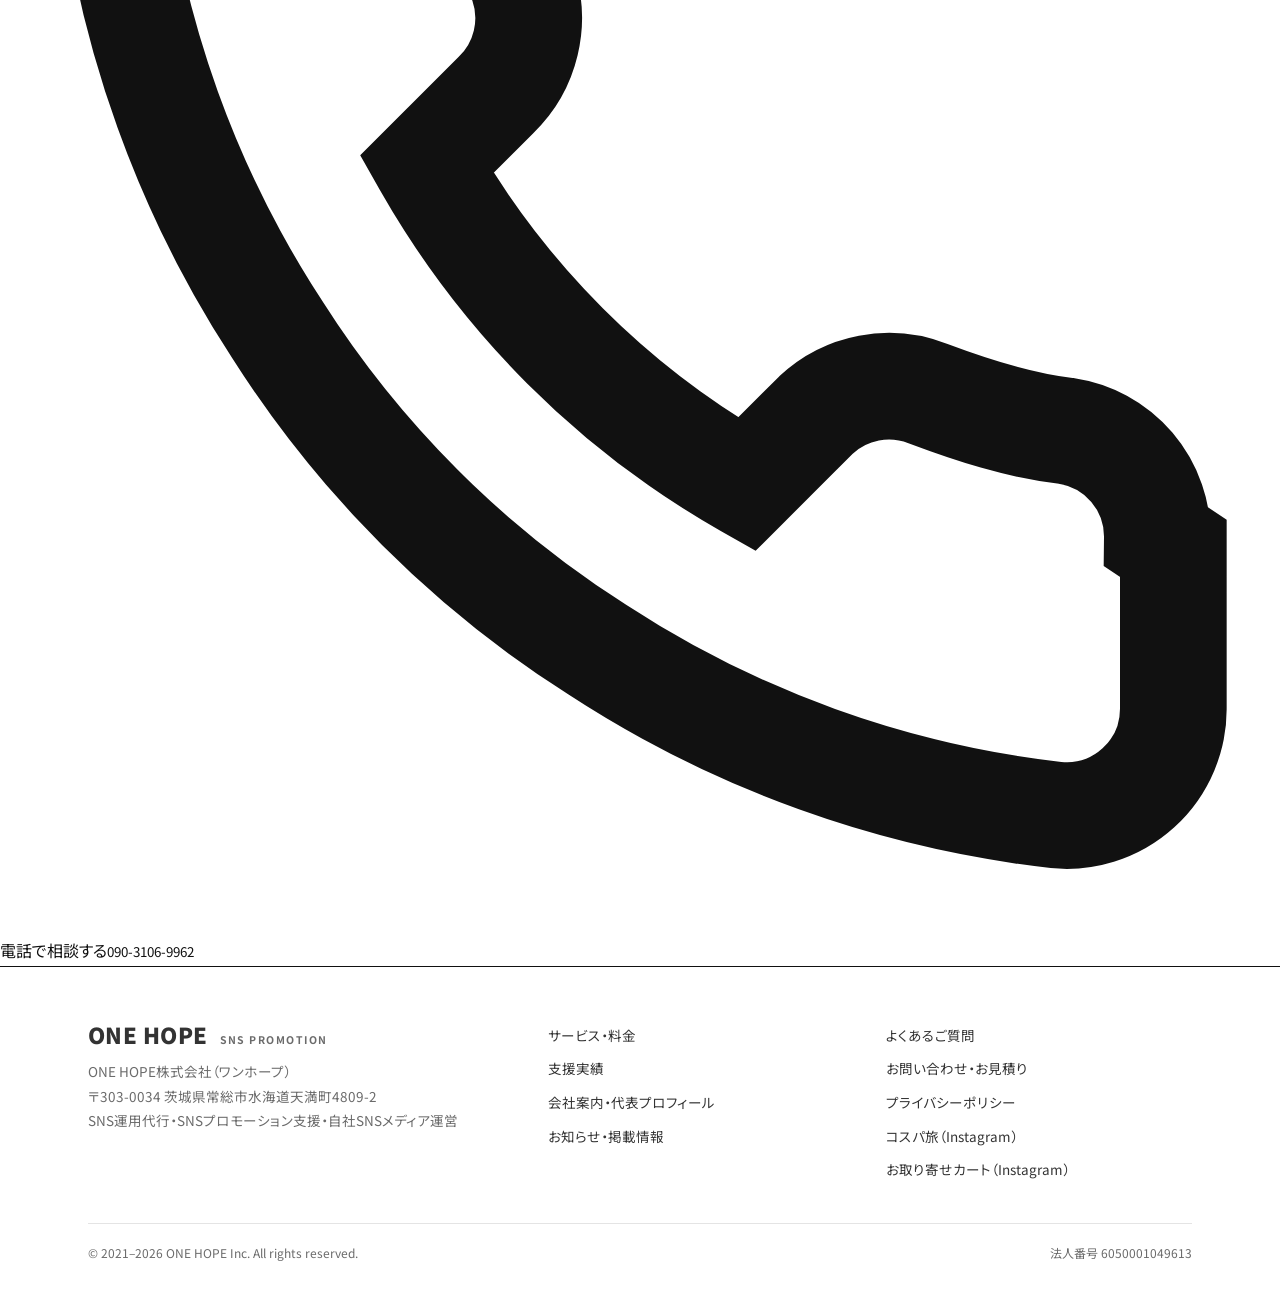
==== commit a8c63cc3: "問い合わせの計測を追加（相談の種類の値・知ったきっかけ・来たページと参照元・問い合わせ番号）と数字の修正 - フォーム改修版（form-update-20261020）を土台に追加 - 送信成功時だけ" ====
--- a/index.html
+++ b/index.html
@@ -4,25 +4,26 @@
 <meta charset="utf-8">
 <meta name="viewport" content="width=device-width, initial-scale=1">
 <title>SNS運用代行・SNSプロモーション支援｜ONE HOPE株式会社</title>
-<meta name="description" content="ONE HOPE株式会社は、上場企業・ナショナルクライアントを含む100社・200アカウント以上のSNS運用実績を持つSNS運用代行会社です。総フォロワー58万人超の自社メディア（コスパ旅・お取り寄せカート ほか）の運営で得た数値とロジックに基づき、代理店様・企業様のInstagram・TikTok・X・YouTube運用を安定して支援します。">
+<meta name="description" content="ONE HOPE株式会社は、上場企業・ナショナルクライアントを含む100社・200アカウント以上のSNS運用実績を持つSNS運用代行会社です。総フォロワー57万人超の自社メディア（コスパ旅・お取り寄せカート ほか）の運営で得た数値とロジックに基づき、代理店様・企業様のInstagram・TikTok・X・YouTube運用を安定して支援します。">
 <link rel="canonical" href="https://onehope.co.jp/">
 <meta name="robots" content="index,follow,max-image-preview:large">
 <meta property="og:type" content="website">
 <meta property="og:site_name" content="ONE HOPE株式会社">
 <meta property="og:title" content="SNS運用代行・SNSプロモーション支援｜ONE HOPE株式会社">
-<meta property="og:description" content="ONE HOPE株式会社は、上場企業・ナショナルクライアントを含む100社・200アカウント以上のSNS運用実績を持つSNS運用代行会社です。総フォロワー58万人超の自社メディア（コスパ旅・お取り寄せカート ほか）の運営で得た数値とロジックに基づき、代理店様・企業様のInstagram・TikTok・X・YouTube運用を安定して支援します。">
+<meta property="og:description" content="ONE HOPE株式会社は、上場企業・ナショナルクライアントを含む100社・200アカウント以上のSNS運用実績を持つSNS運用代行会社です。総フォロワー57万人超の自社メディア（コスパ旅・お取り寄せカート ほか）の運営で得た数値とロジックに基づき、代理店様・企業様のInstagram・TikTok・X・YouTube運用を安定して支援します。">
 <meta property="og:url" content="https://onehope.co.jp/">
 <meta property="og:image" content="https://onehope.co.jp/assets/ogp.png">
 <meta property="og:locale" content="ja_JP">
 <meta name="twitter:card" content="summary_large_image">
 <link rel="icon" href="/assets/favicon.svg" type="image/svg+xml">
 <link rel="preconnect" href="https://fonts.googleapis.com"><link rel="preconnect" href="https://fonts.gstatic.com" crossorigin><link rel="stylesheet" href="https://fonts.googleapis.com/css2?family=Zen+Kaku+Gothic+New:wght@500;700&family=Noto+Sans+JP:wght@400;500;700&family=IBM+Plex+Mono:wght@500;600&display=swap">
-<script type="application/ld+json">{"@context": "https://schema.org", "@graph": [{"@type": ["Organization", "ProfessionalService"], "@id": "https://onehope.co.jp/#organization", "name": "ONE HOPE株式会社", "alternateName": ["ワンホープ株式会社", "ONE HOPE Inc.", "ONEHOPE"], "url": "https://onehope.co.jp/", "logo": "https://onehope.co.jp/assets/logo-onehope.png", "foundingDate": "2021-07-27", "founder": {"@id": "https://onehope.co.jp/#ceo"}, "telephone": "+81-90-3106-9962", "email": "yokohari.k@onehope.co.jp", "address": {"@type": "PostalAddress", "postalCode": "303-0034", "addressRegion": "茨城県", "addressLocality": "常総市", "streetAddress": "水海道天満町4809-2", "addressCountry": "JP"}, "areaServed": "JP", "description": "ONE HOPE株式会社は、上場企業・ナショナルクライアントを含む100社・200アカウント以上のSNS運用実績を持つSNS運用代行会社です。総フォロワー58万人超の自社メディア（コスパ旅・お取り寄せカート ほか）の運営で得た数値とロジックに基づき、代理店様・企業様のInstagram・TikTok・X・YouTube運用を安定して支援します。", "sameAs": ["https://www.instagram.com/cosupa_tabi/", "https://www.instagram.com/cosupa_korea/", "https://www.instagram.com/cosupa_tabi.global/", "https://www.instagram.com/otoriyose_cart/", "https://x.com/cosupa_tabi", "https://www.tiktok.com/@cosupa_tabi", "https://media-radar.jp/company1004442.html", "https://www.ipros.com/company/detail/2117784/", "https://info.gbiz.go.jp/hojin/ichiran?hojinBango=6050001049613"], "knowsAbout": ["SNS運用代行", "Instagram運用", "TikTok運用", "X運用", "YouTube運用", "SNSマーケティング", "インフルエンサーマーケティング", "SNS広告運用", "採用SNS", "観光SNSプロモーション"], "hasOfferCatalog": {"@type": "OfferCatalog", "name": "サービス", "itemListElement": [{"@type": "Offer", "itemOffered": {"@type": "Service", "name": "SNS運用代行", "description": "Instagram・TikTok・X・YouTube・LINE。企画、撮影、投稿制作、投稿代行、コメント対応、分析・改善までを一括で。"}}, {"@type": "Offer", "itemOffered": {"@type": "Service", "name": "インフルエンサーマーケティング", "description": "自社メディア運営で築いた旅行・グルメ系インフルエンサーとの関係値を活かし、キャスティングから条件調整、投稿管理、レポートまで一括で。"}}, {"@type": "Offer", "itemOffered": {"@type": "Service", "name": "SNS戦略設計・アカウント初期設計", "description": "ベンチマーク選定、アカウント名・自己紹介文、ハイライト、固定投稿、投稿クリエイティブの詳細設計まで。単発の「インスタトライアル」としてもご依頼いただけます。"}}, {"@type": "Offer", "itemOffered": {"@type": "Service", "name": "SNSコンサルティング・内製化支援", "description": "社内で運用を続けたい企業様へ。立ち上げ設計から、企画・撮影・制作の内製化、定例コンサル、担当者向けチャットサポートまで。"}}, {"@type": "Offer", "itemOffered": {"@type": "Service", "name": "自社メディアPR（コスパ旅・お取り寄せカート）", "description": "総フォロワー約30万人（Instagram・X・TikTok合計）の旅行・おでかけメディア「コスパ旅」、約9万人のグルメメディア「お取り寄せカート」でのタイアップPR。宿泊施設・自治体・食品メーカー様の実績多数。"}}, {"@type": "Offer", "itemOffered": {"@type": "Service", "name": "広告代理店様向けパートナー運用", "description": "代理店様の運用パートナーとして、貴社名義での運用・報告に対応します。営業・提案段階からの同席、提案資料の作成支援も可能です。"}}]}}, {"@type": "Person", "@id": "https://onehope.co.jp/#ceo", "name": "横張 一希", "alternateName": "Kazuki Yokohari", "jobTitle": "代表取締役", "worksFor": {"@id": "https://onehope.co.jp/#organization"}, "url": "https://onehope.co.jp/company/", "sameAs": ["https://freelance-meikan.com/freelance/1093", "https://freelance-meikan.com/column/4333/", "https://youtu.be/bw4kMr-M6YY"], "description": "大学在学中に旅行系SNSメディア「コスパ旅」を立ち上げ、2021年にONE HOPE株式会社を設立。Instagramを中心に観光・レジャー、採用領域のSNS運用を得意とする。"}, {"@type": "WebSite", "@id": "https://onehope.co.jp/#website", "url": "https://onehope.co.jp/", "name": "ONE HOPE株式会社", "publisher": {"@id": "https://onehope.co.jp/#organization"}, "inLanguage": "ja"}, {"@type": "WebPage", "@id": "https://onehope.co.jp/#webpage", "url": "https://onehope.co.jp/", "name": "SNS運用代行・SNSプロモーション支援｜ONE HOPE株式会社", "description": "ONE HOPE株式会社は、上場企業・ナショナルクライアントを含む100社・200アカウント以上のSNS運用実績を持つSNS運用代行会社です。総フォロワー58万人超の自社メディア（コスパ旅・お取り寄せカート ほか）の運営で得た数値とロジックに基づき、代理店様・企業様のInstagram・TikTok・X・YouTube運用を安定して支援します。", "isPartOf": {"@id": "https://onehope.co.jp/#website"}, "about": {"@id": "https://onehope.co.jp/#organization"}, "inLanguage": "ja", "dateModified": "2026-09-14"}, {"@type": "FAQPage", "mainEntity": [{"@type": "Question", "name": "契約してから投稿が始まるまで、どのくらいかかりますか？", "acceptedAnswer": {"@type": "Answer", "text": "ご成約から初投稿まで約1ヶ月が目安です。新規アカウントの立ち上げでは1〜1.5ヶ月を想定してください。ヒアリング、媒体選定、運用戦略・企画のご提案、クリエイティブ制作、貴社ご確認を経て順次投稿を開始します。"}}, {"@type": "Question", "name": "料金の目安を教えてください。", "acceptedAnswer": {"@type": "Answer", "text": "対象媒体、月の投稿本数、撮影の有無、広告費の規模により個別にお見積りしています。1媒体からの小さな開始、初期設計のみの単発、内製化支援のみ、といった形にも対応しています。ヒアリング後、3営業日以内にお見積りをお出ししますので、まずはお問い合わせください。"}}, {"@type": "Question", "name": "対応しているSNSは何ですか？", "acceptedAnswer": {"@type": "Answer", "text": "Instagram、TikTok、X（旧Twitter）、YouTube、LINEに対応しています。特定の媒体に限定せず、事業目標から逆算して最適な媒体と組み合わせをご提案します。"}}, {"@type": "Question", "name": "広告代理店です。自社名義でお願いすることはできますか？", "acceptedAnswer": {"@type": "Answer", "text": "はい。多くの代理店様の運用パートナーとして、貴社名義・貴社フォーマットでの提案資料作成、運用、レポート、クライアント定例への同席に対応しています。秘密保持契約を締結のうえで進めます。"}}]}]}</script>
+<script type="application/ld+json">{"@context": "https://schema.org", "@graph": [{"@type": ["Organization", "ProfessionalService"], "@id": "https://onehope.co.jp/#organization", "name": "ONE HOPE株式会社", "alternateName": ["ワンホープ株式会社", "ONE HOPE Inc.", "ONEHOPE"], "url": "https://onehope.co.jp/", "logo": "https://onehope.co.jp/assets/logo-onehope.png", "foundingDate": "2021-07-27", "founder": {"@id": "https://onehope.co.jp/#ceo"}, "telephone": "+81-90-3106-9962", "email": "yokohari.k@onehope.co.jp", "address": {"@type": "PostalAddress", "postalCode": "303-0034", "addressRegion": "茨城県", "addressLocality": "常総市", "streetAddress": "水海道天満町4809-2", "addressCountry": "JP"}, "areaServed": "JP", "description": "ONE HOPE株式会社は、上場企業・ナショナルクライアントを含む100社・200アカウント以上のSNS運用実績を持つSNS運用代行会社です。総フォロワー57万人超の自社メディア（コスパ旅・お取り寄せカート ほか）の運営で得た数値とロジックに基づき、代理店様・企業様のInstagram・TikTok・X・YouTube運用を安定して支援します。", "sameAs": ["https://www.instagram.com/cosupa_tabi/", "https://www.instagram.com/cosupa_korea/", "https://www.instagram.com/cosupa_tabi.global/", "https://www.instagram.com/otoriyose_cart/", "https://x.com/cosupa_tabi", "https://www.tiktok.com/@cosupa_tabi", "https://media-radar.jp/company1004442.html", "https://www.ipros.com/company/detail/2117784/", "https://info.gbiz.go.jp/hojin/ichiran?hojinBango=6050001049613"], "knowsAbout": ["SNS運用代行", "Instagram運用", "TikTok運用", "X運用", "YouTube運用", "SNSマーケティング", "インフルエンサーマーケティング", "SNS広告運用", "採用SNS", "観光SNSプロモーション"], "hasOfferCatalog": {"@type": "OfferCatalog", "name": "サービス", "itemListElement": [{"@type": "Offer", "itemOffered": {"@type": "Service", "name": "SNS運用代行", "description": "Instagram・TikTok・X・YouTube・LINE。企画、撮影、投稿制作、投稿代行、コメント対応、分析・改善までを一括で。"}}, {"@type": "Offer", "itemOffered": {"@type": "Service", "name": "インフルエンサーマーケティング", "description": "自社メディア運営で築いた旅行・グルメ系インフルエンサーとの関係値を活かし、キャスティングから条件調整、投稿管理、レポートまで一括で。"}}, {"@type": "Offer", "itemOffered": {"@type": "Service", "name": "SNS戦略設計・アカウント初期設計", "description": "ベンチマーク選定、アカウント名・自己紹介文、ハイライト、固定投稿、投稿クリエイティブの詳細設計まで。単発の「インスタトライアル」としてもご依頼いただけます。"}}, {"@type": "Offer", "itemOffered": {"@type": "Service", "name": "SNSコンサルティング・内製化支援", "description": "社内で運用を続けたい企業様へ。立ち上げ設計から、企画・撮影・制作の内製化、定例コンサル、担当者向けチャットサポートまで。"}}, {"@type": "Offer", "itemOffered": {"@type": "Service", "name": "自社メディアPR（コスパ旅・お取り寄せカート）", "description": "総フォロワー約30万人（Instagram・X・TikTok合計）の旅行・おでかけメディア「コスパ旅」、約9万人のグルメメディア「お取り寄せカート」でのタイアップPR。宿泊施設・自治体・食品メーカー様の実績多数。"}}, {"@type": "Offer", "itemOffered": {"@type": "Service", "name": "広告代理店様向けパートナー運用", "description": "代理店様の運用パートナーとして、貴社名義での運用・報告に対応します。営業・提案段階からの同席、提案資料の作成支援も可能です。"}}]}}, {"@type": "Person", "@id": "https://onehope.co.jp/#ceo", "name": "横張 一希", "alternateName": "Kazuki Yokohari", "jobTitle": "代表取締役", "worksFor": {"@id": "https://onehope.co.jp/#organization"}, "url": "https://onehope.co.jp/company/", "sameAs": ["https://freelance-meikan.com/freelance/1093", "https://freelance-meikan.com/column/4333/", "https://youtu.be/bw4kMr-M6YY"], "description": "大学在学中に旅行系SNSメディア「コスパ旅」を立ち上げ、2021年にONE HOPE株式会社を設立。Instagramを中心に観光・レジャー、採用領域のSNS運用を得意とする。"}, {"@type": "WebSite", "@id": "https://onehope.co.jp/#website", "url": "https://onehope.co.jp/", "name": "ONE HOPE株式会社", "publisher": {"@id": "https://onehope.co.jp/#organization"}, "inLanguage": "ja"}, {"@type": "WebPage", "@id": "https://onehope.co.jp/#webpage", "url": "https://onehope.co.jp/", "name": "SNS運用代行・SNSプロモーション支援｜ONE HOPE株式会社", "description": "ONE HOPE株式会社は、上場企業・ナショナルクライアントを含む100社・200アカウント以上のSNS運用実績を持つSNS運用代行会社です。総フォロワー57万人超の自社メディア（コスパ旅・お取り寄せカート ほか）の運営で得た数値とロジックに基づき、代理店様・企業様のInstagram・TikTok・X・YouTube運用を安定して支援します。", "isPartOf": {"@id": "https://onehope.co.jp/#website"}, "about": {"@id": "https://onehope.co.jp/#organization"}, "inLanguage": "ja", "dateModified": "2026-10-20"}, {"@type": "FAQPage", "mainEntity": [{"@type": "Question", "name": "契約してから投稿が始まるまで、どのくらいかかりますか？", "acceptedAnswer": {"@type": "Answer", "text": "ご成約から初投稿まで約1ヶ月が目安です。新規アカウントの立ち上げでは1〜1.5ヶ月を想定してください。ヒアリング、媒体選定、運用戦略・企画のご提案、クリエイティブ制作、貴社ご確認を経て順次投稿を開始します。"}}, {"@type": "Question", "name": "料金の目安を教えてください。", "acceptedAnswer": {"@type": "Answer", "text": "対象媒体、月の投稿本数、撮影の有無、広告費の規模により個別にお見積りしています。1媒体からの小さな開始、初期設計のみの単発、内製化支援のみ、といった形にも対応しています。ヒアリング後、3営業日以内にお見積りをお出ししますので、まずはお問い合わせください。"}}, {"@type": "Question", "name": "対応しているSNSは何ですか？", "acceptedAnswer": {"@type": "Answer", "text": "Instagram、TikTok、X（旧Twitter）、YouTube、LINEに対応しています。特定の媒体に限定せず、事業目標から逆算して最適な媒体と組み合わせをご提案します。"}}, {"@type": "Question", "name": "広告代理店です。自社名義でお願いすることはできますか？", "acceptedAnswer": {"@type": "Answer", "text": "はい。多くの代理店様の運用パートナーとして、貴社名義・貴社フォーマットでの提案資料作成、運用、レポート、クライアント定例への同席に対応しています。秘密保持契約を締結のうえで進めます。"}}]}]}</script>
 <script async src="https://www.googletagmanager.com/gtag/js?id=G-PHNVMCRT2P"></script>
 <script>window.dataLayer=window.dataLayer||[];function gtag(){dataLayer.push(arguments);}gtag('js',new Date());gtag('config','G-PHNVMCRT2P',{anonymize_ip:true});
 document.addEventListener('click',function(e){var a=e.target.closest('a,button');if(!a)return;var h=a.getAttribute('href')||'';
 if(h.indexOf('mailto:')===0)gtag('event','contact_mail',{location:location.pathname});
-else if(h.indexOf('tel:')===0)gtag('event','contact_tel',{location:location.pathname});
+else if(h.indexOf('tel:')===0)gtag('event','contact_tel',{location:location.pathname,label:a.getAttribute('data-ga')||'link'});
+else if(a.getAttribute('data-ga')==='timerex')gtag('event','timerex_click',{location:location.pathname});
 else if(a.classList.contains('btn-primary'))gtag('event','cta_click',{label:(a.textContent||'').trim().slice(0,30),location:location.pathname});
 else if(a.classList.contains('reel'))gtag('event','reel_click',{label:a.getAttribute('aria-label')||''});
 else if(/instagram\.com|tiktok\.com|youtube\.com|x\.com/.test(h))gtag('event','sns_outbound',{url:h});});
@@ -223,7 +224,7 @@
   <div class="container">
     <div>
       <h2 id="cta-h">SNS運用の「外注先選び」で失敗したくない方へ。</h2>
-      <p>代理店様・企業様のご状況を伺い、媒体選定と運用方針、料金の目安をご提案します。会社・実績紹介資料のみのご請求も歓迎です。2営業日以内にご返信します。</p>
+      <p>代理店様・企業様のご状況を伺い、媒体選定と運用方針、料金の目安をご提案します。会社・実績紹介資料のみのご請求も歓迎です。1営業日以内にご連絡します。</p>
     </div>
     <div class="btns">
       <a class="btn btn-primary" href="/contact/">ご相談・お見積り <svg viewBox="0 0 16 16" fill="none" stroke="currentColor" stroke-width="1.8" aria-hidden="true"><path d="M3 8h10M9 4l4 4-4 4"/></svg></a>
@@ -233,6 +234,7 @@
 </section>
 </main>
 
+<a class="callbar" href="tel:09031069962" data-ga="callbar" aria-label="電話で相談する"><svg viewBox="0 0 24 24" fill="none" stroke="currentColor" stroke-width="2" aria-hidden="true"><path d="M22 16.9v3a2 2 0 0 1-2.2 2 19.8 19.8 0 0 1-8.6-3.1 19.5 19.5 0 0 1-6-6A19.8 19.8 0 0 1 2.1 4.2 2 2 0 0 1 4.1 2h3a2 2 0 0 1 2 1.7c.1.9.4 1.8.7 2.6a2 2 0 0 1-.5 2.1L8 9.7a16 16 0 0 0 6 6l1.3-1.3a2 2 0 0 1 2.1-.4c.8.3 1.7.6 2.6.7a2 2 0 0 1 1.7 2z"/></svg><span>電話で相談する<small>090-3106-9962</small></span></a>
 <footer class="site-footer">
   <div class="container">
     <div class="footer-grid">
